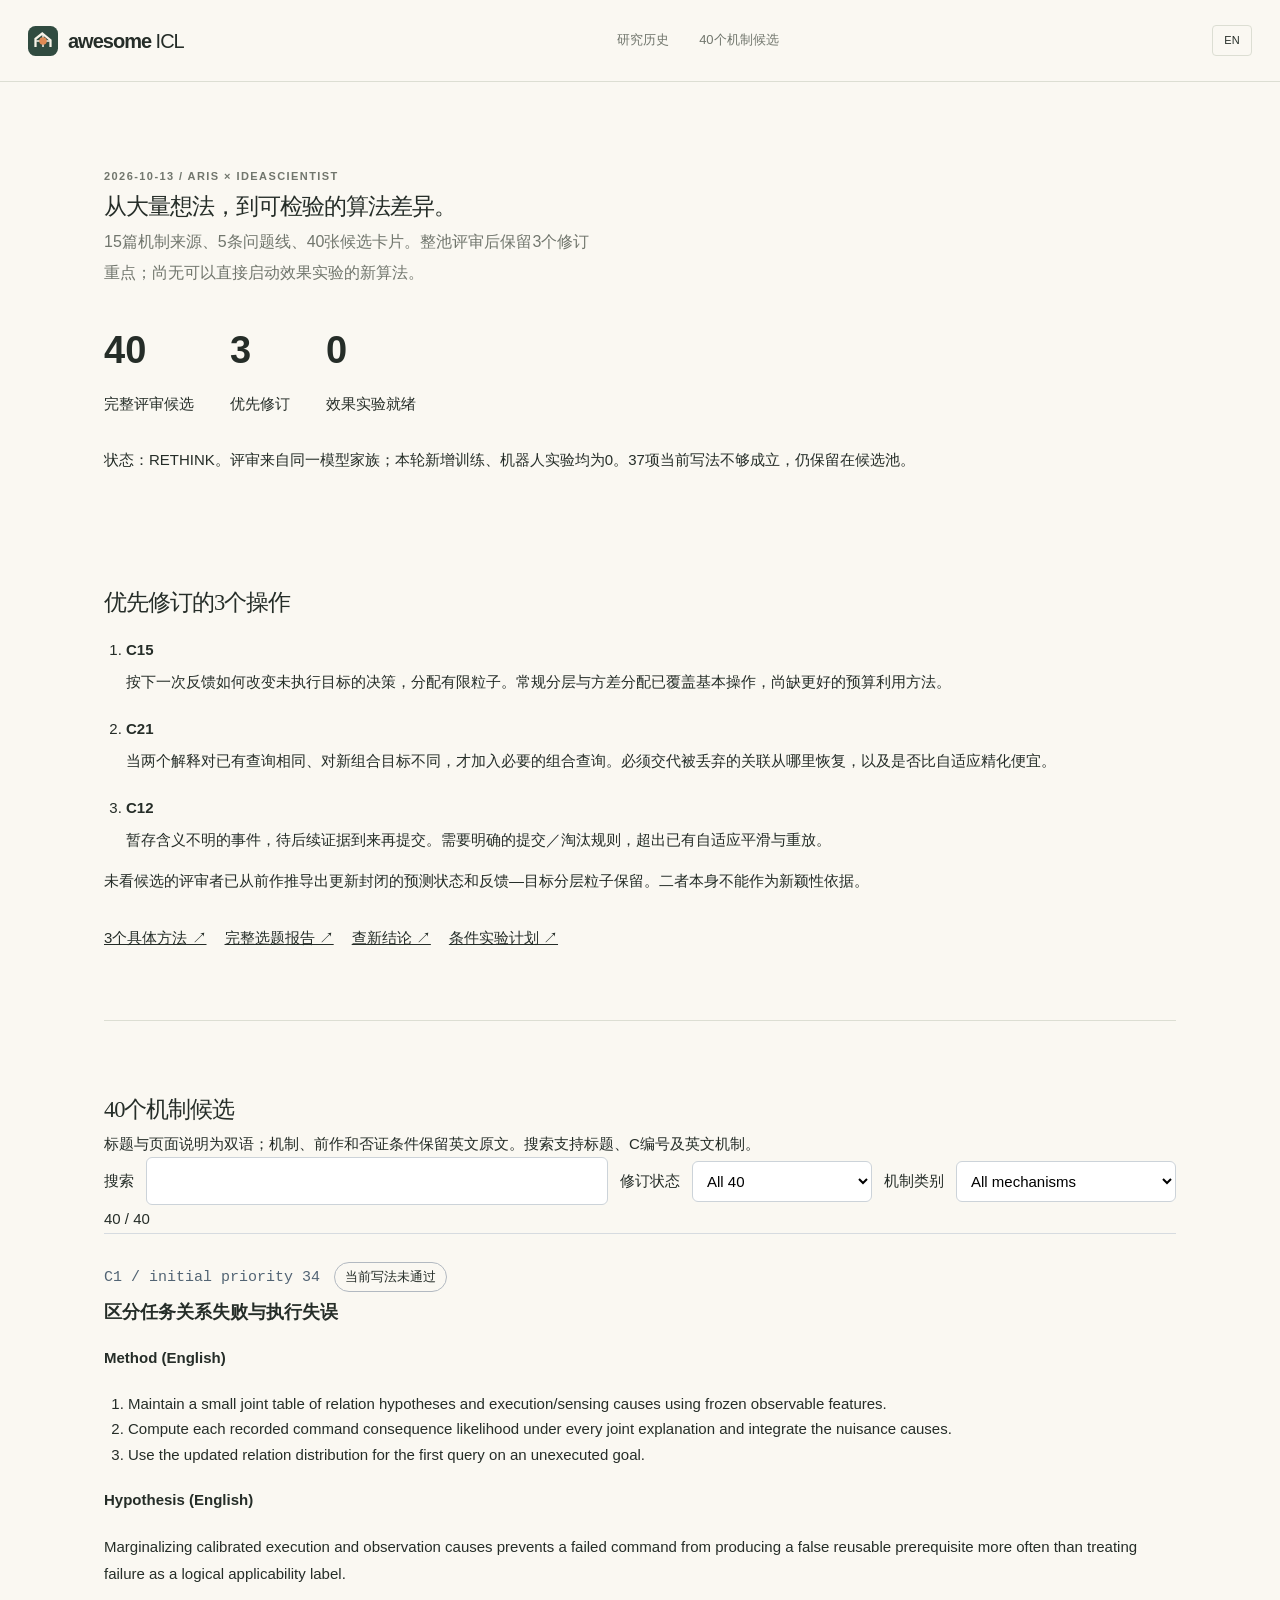
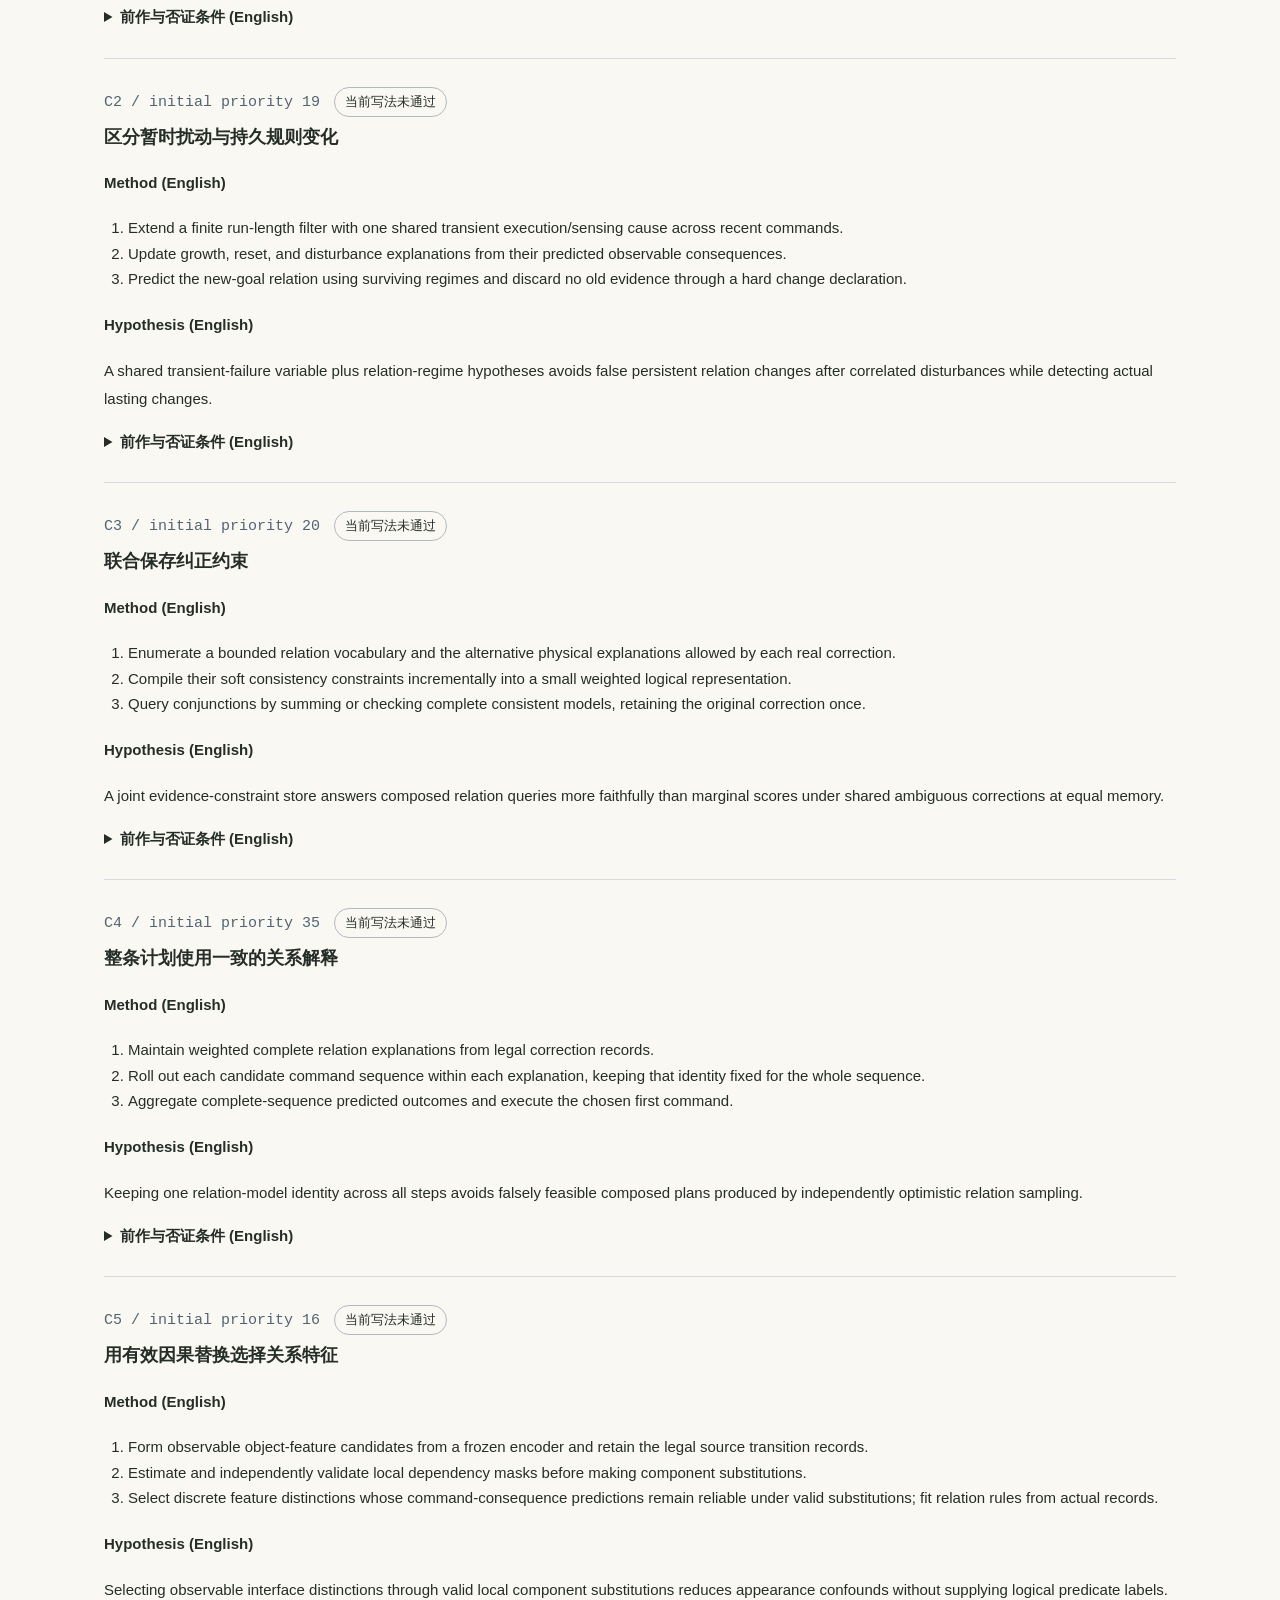
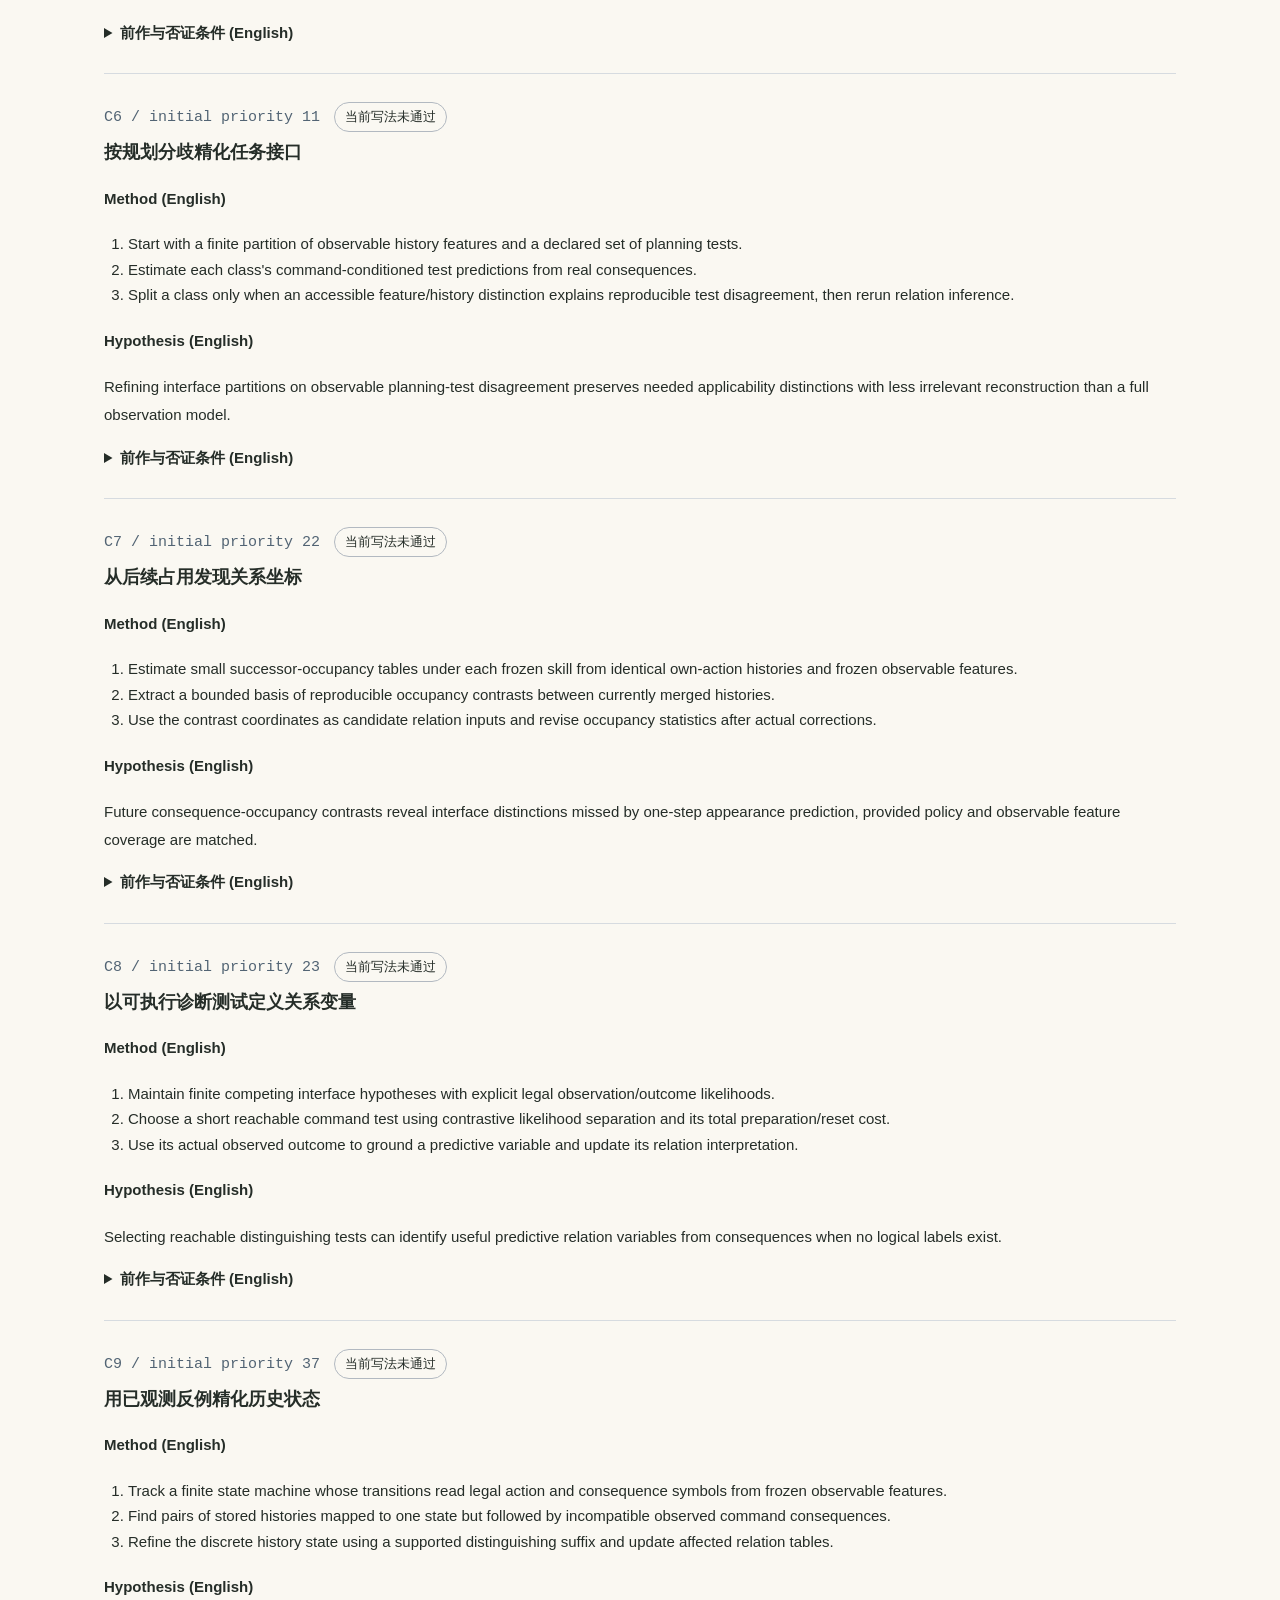
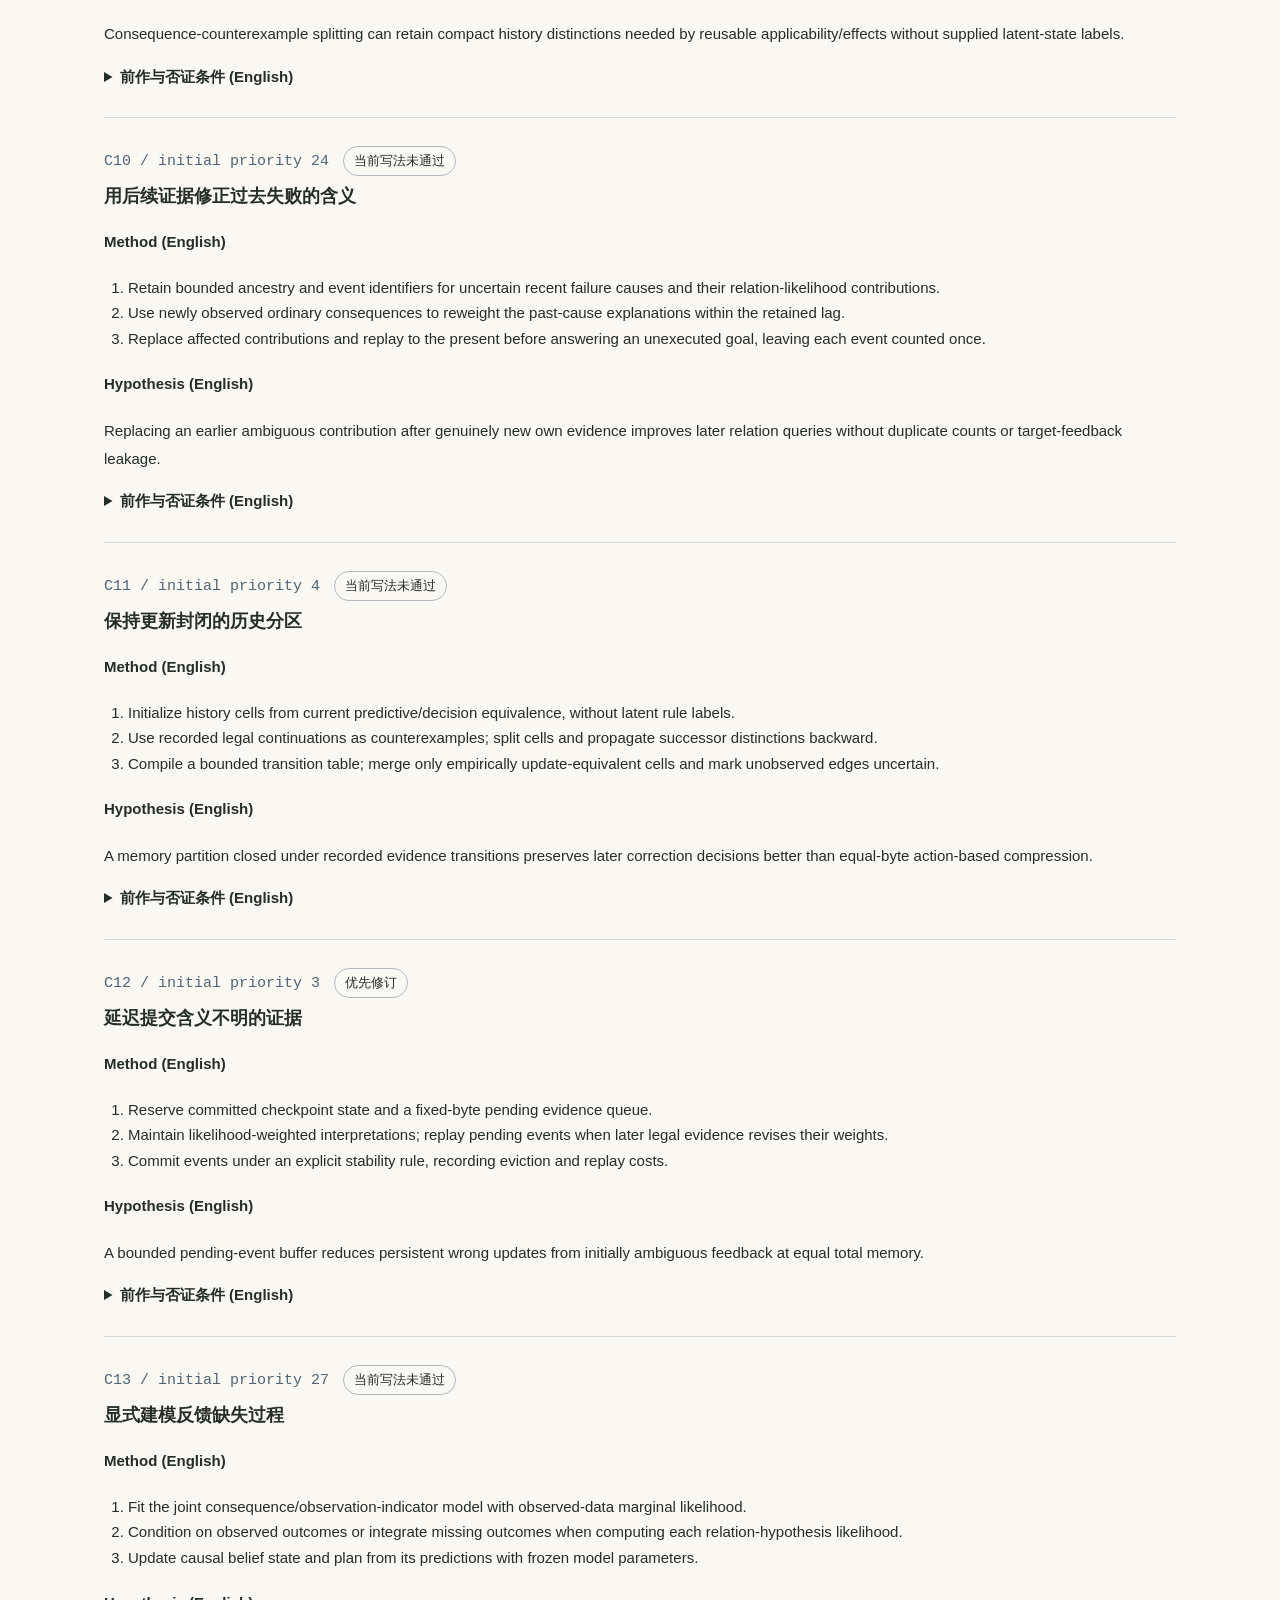
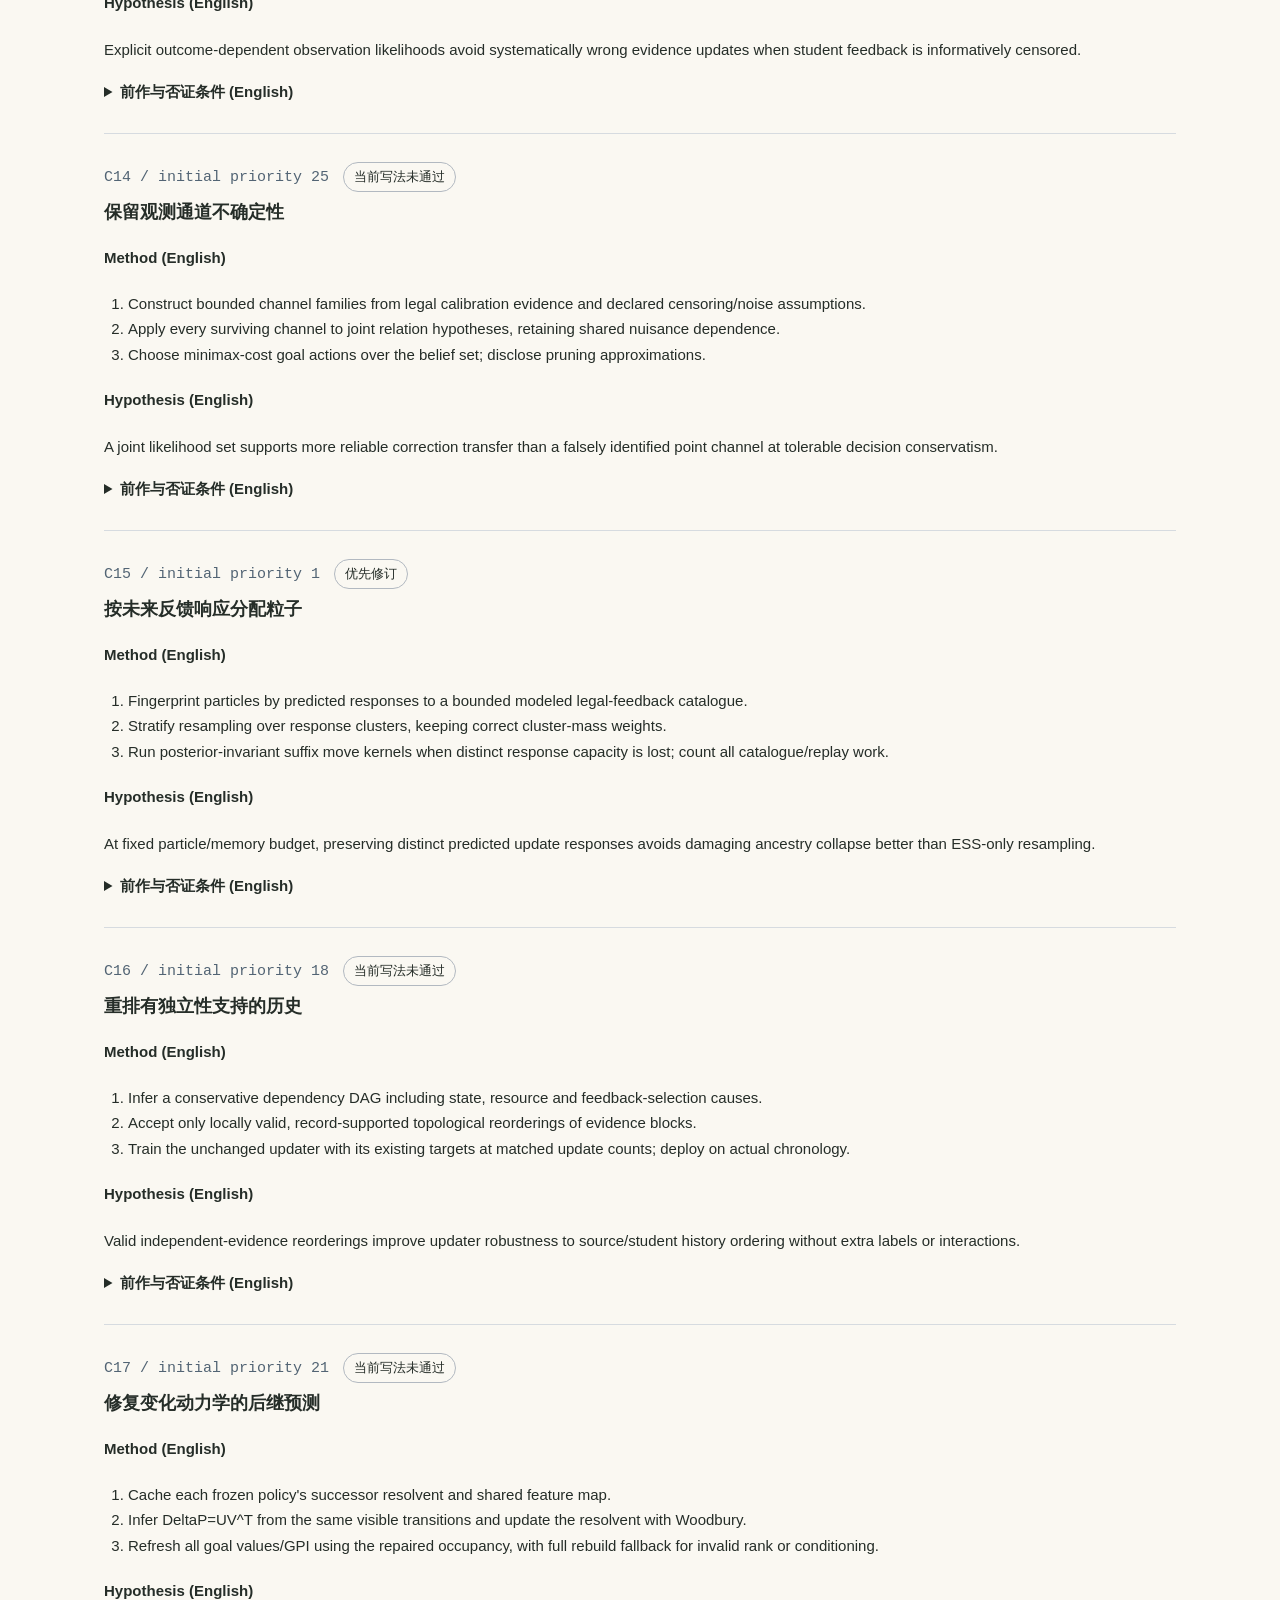
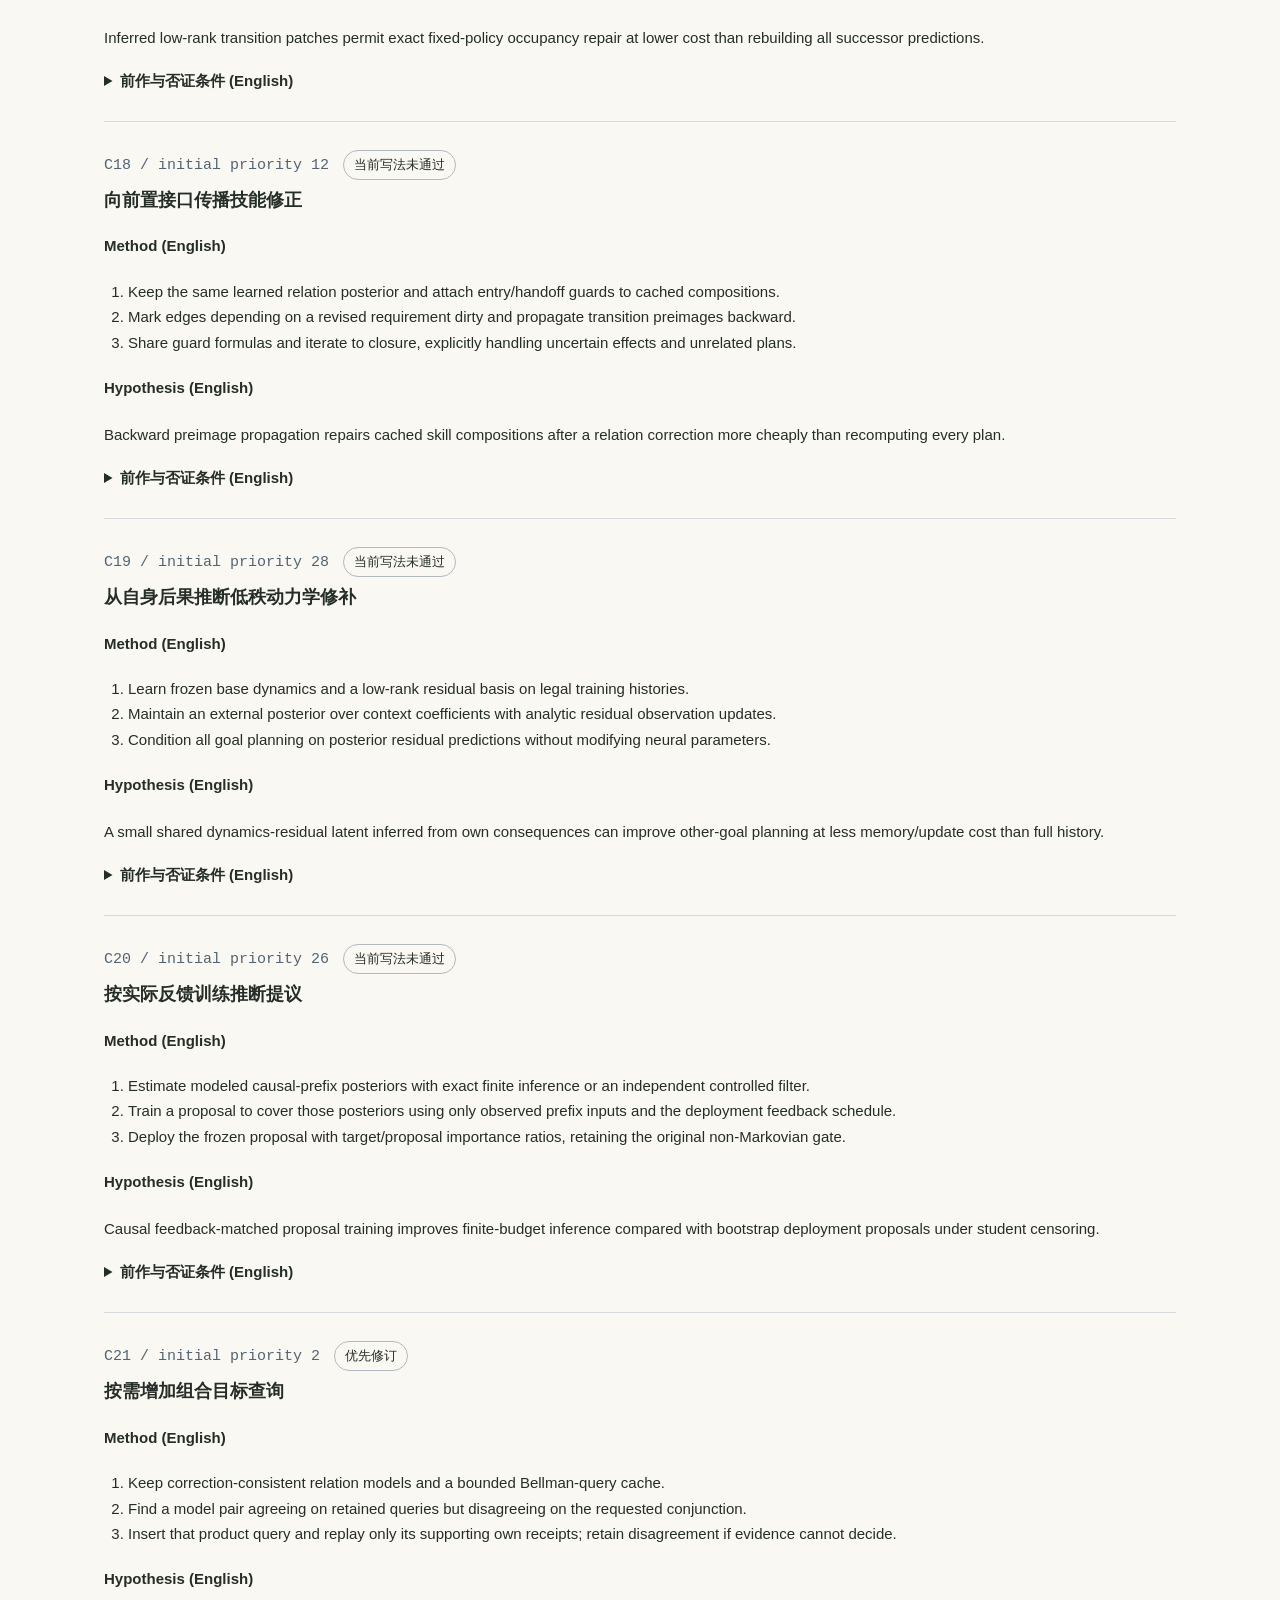
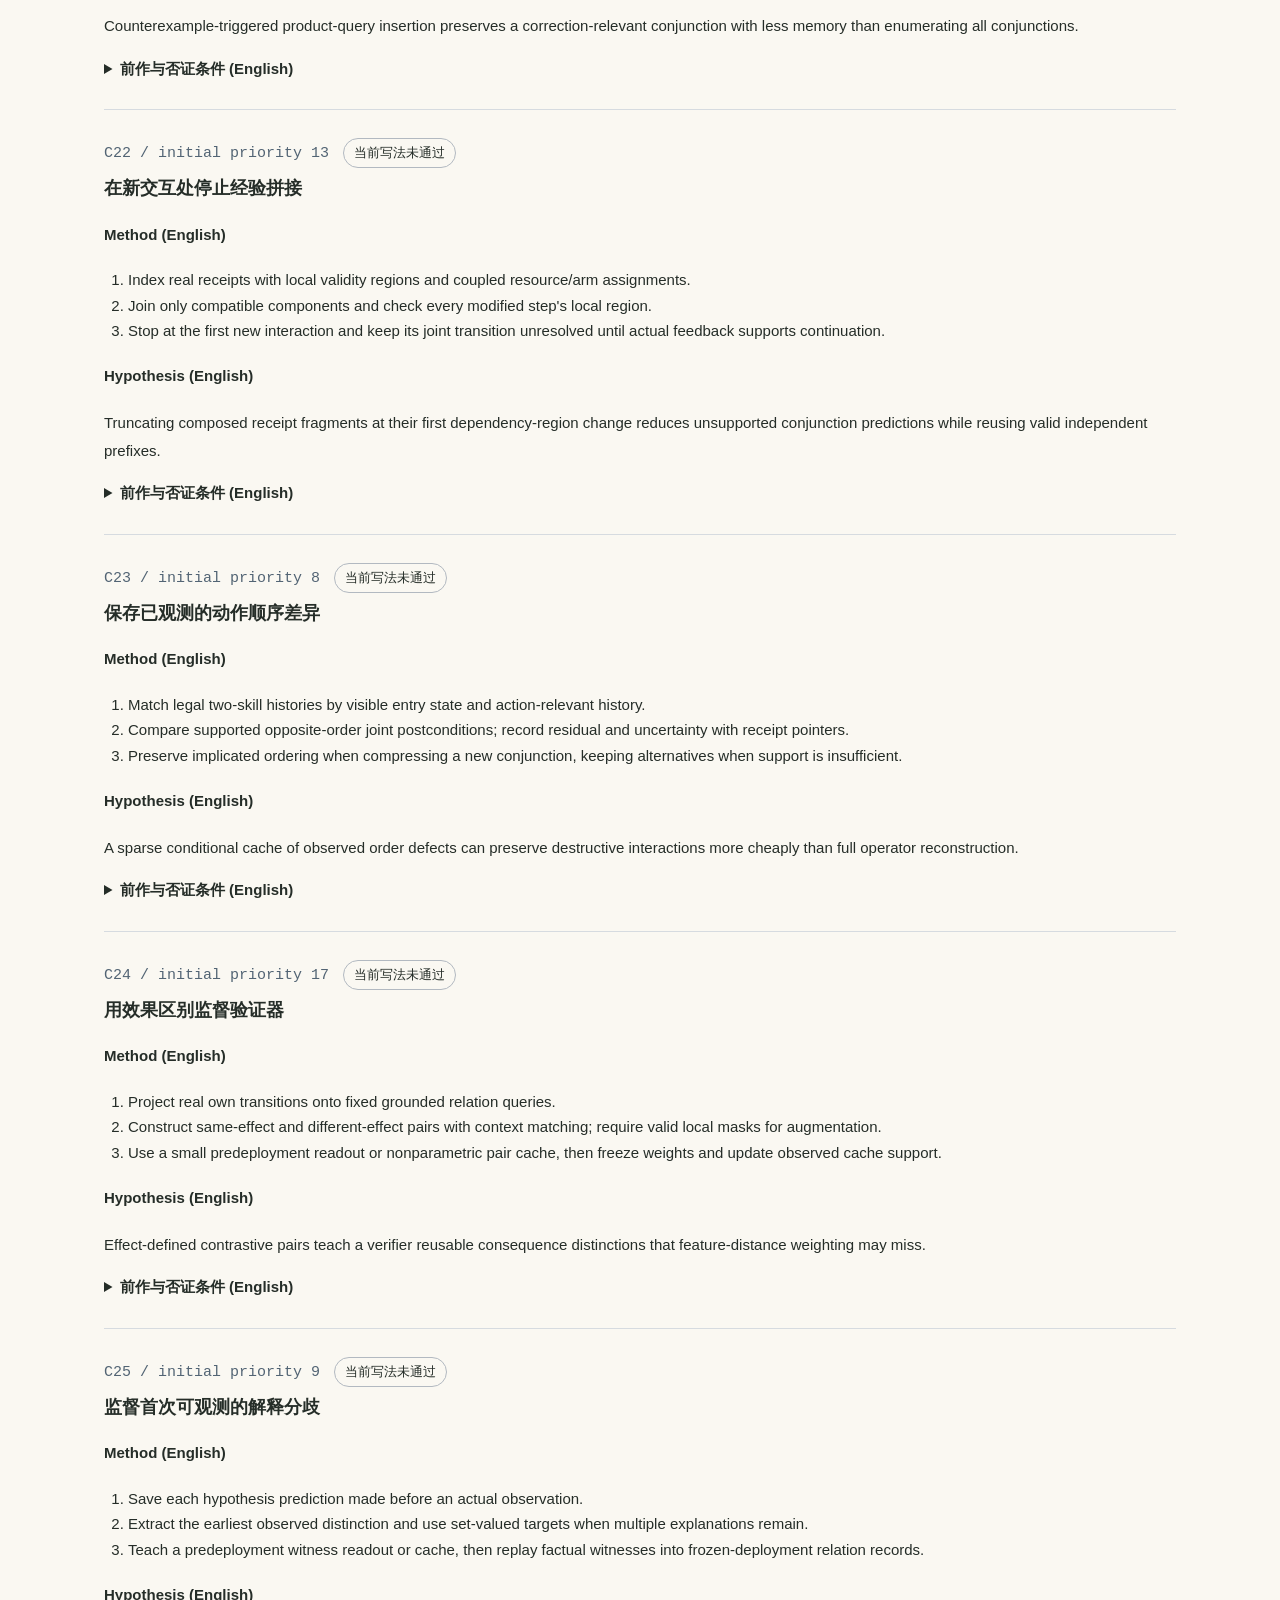
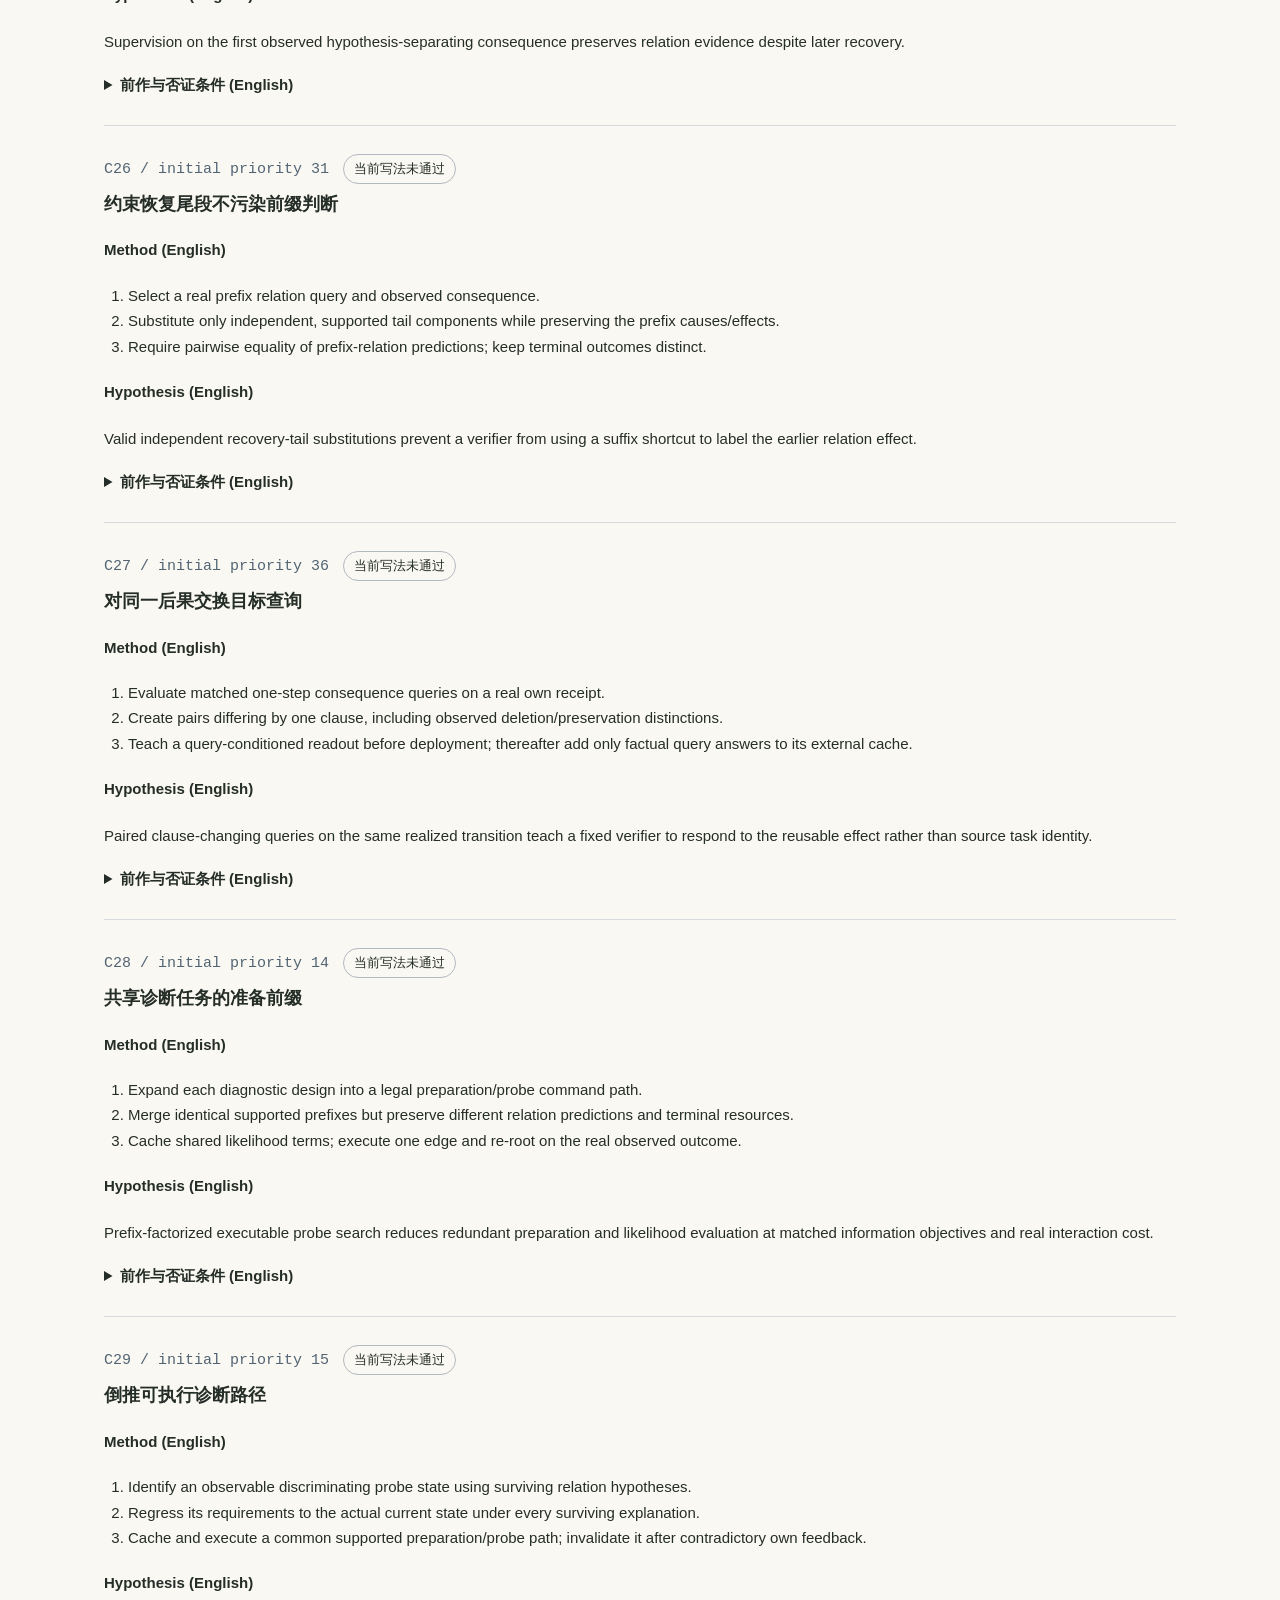
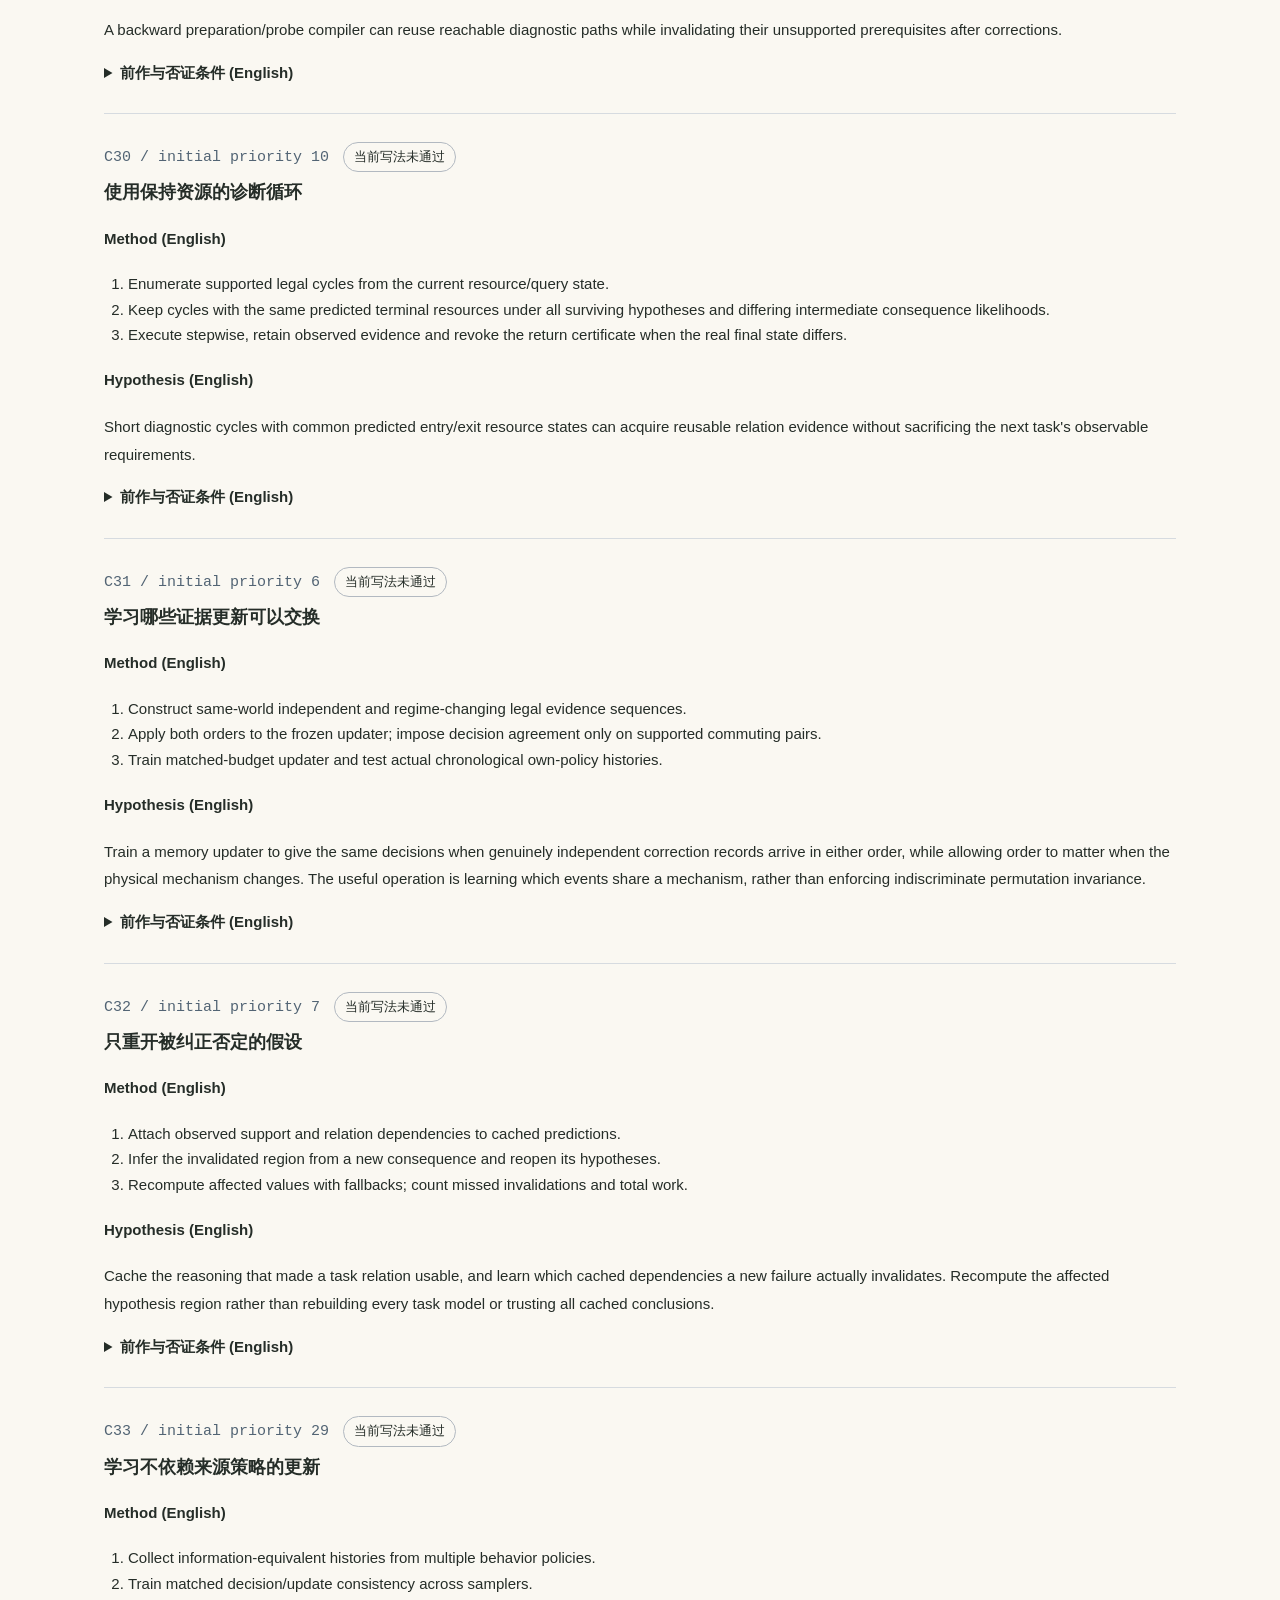
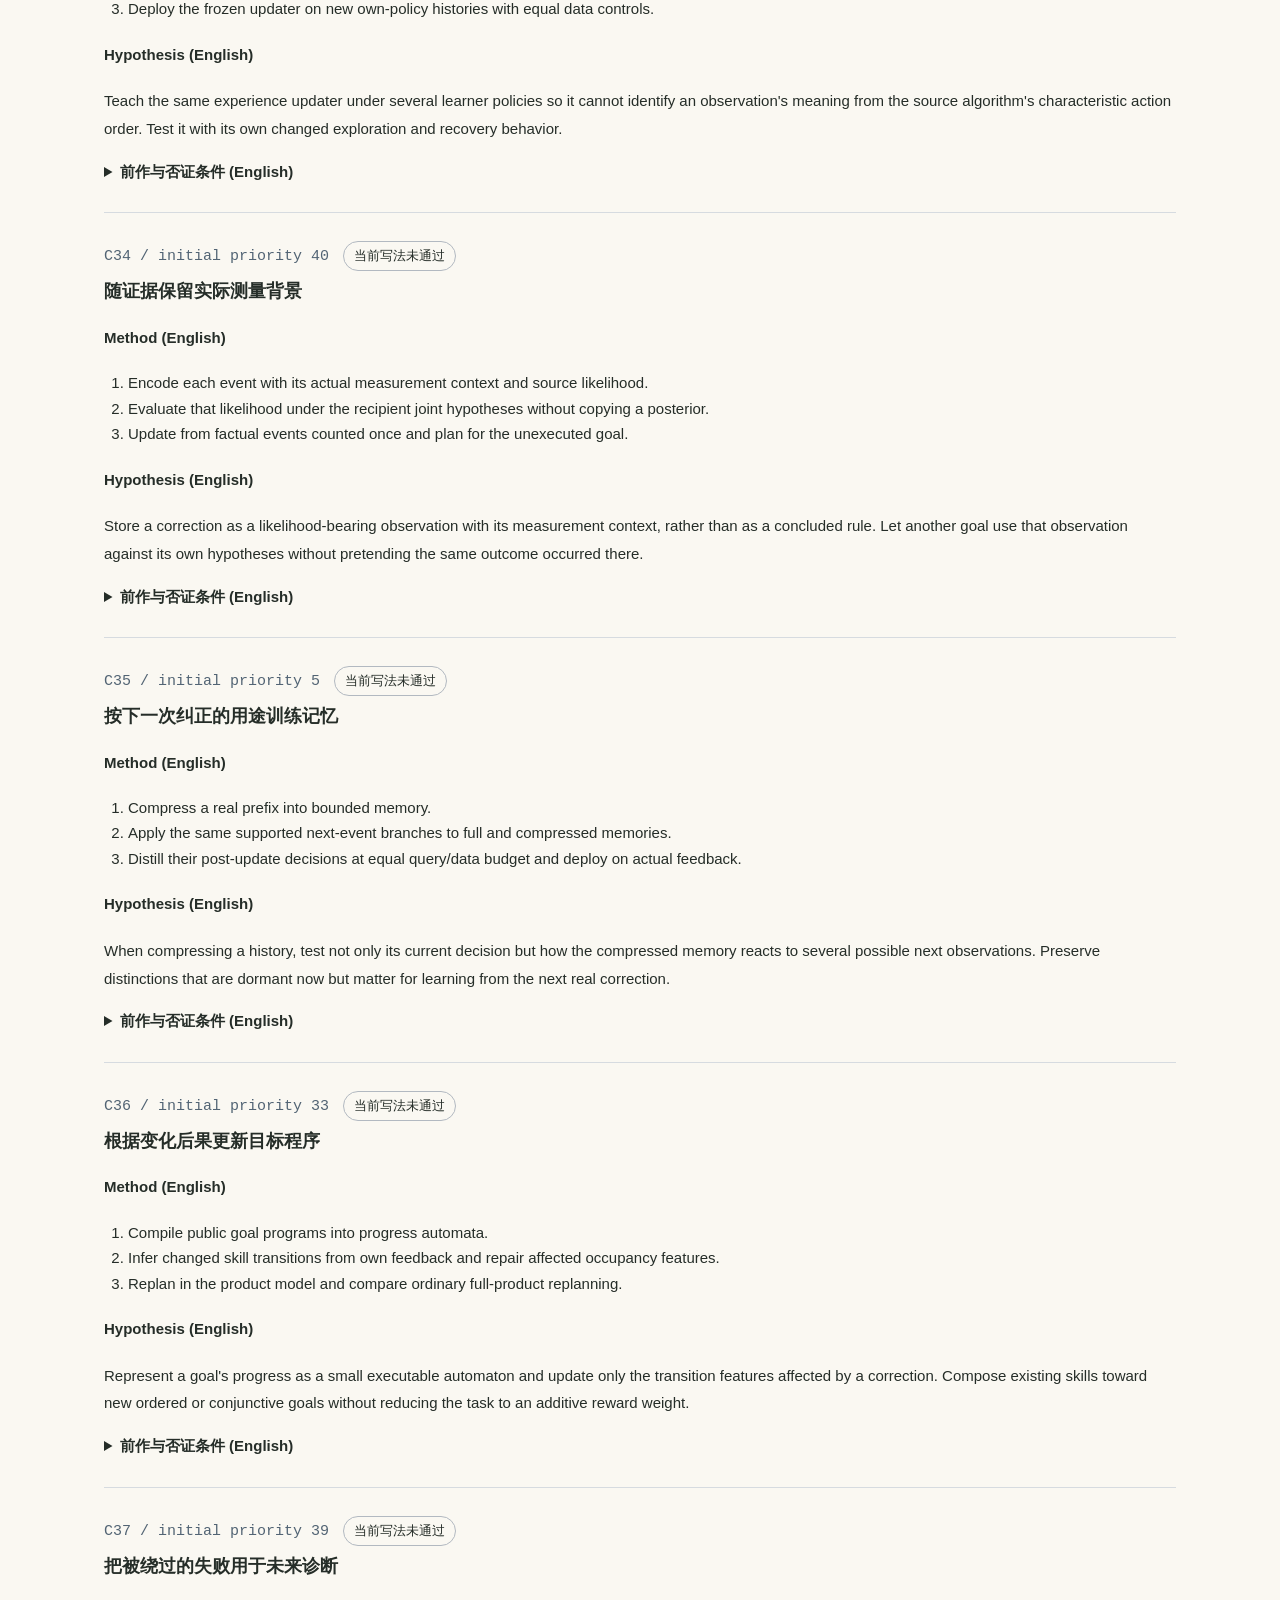
==== ideas.html @ 4d9eb157 "[research/docs]: Publish 40 candidate ideas and direct-prior audits" ====
<!doctype html>
<html lang="zh-CN"><head><meta charset="utf-8"><meta name="viewport" content="width=device-width,initial-scale=1"><meta name="description" content="Forty grounded algorithm candidates and direct-prior audits for robot in-context learning."><meta http-equiv="Content-Security-Policy" content="default-src 'self'; script-src 'self'; style-src 'self'; img-src 'self' data:; connect-src 'self'; object-src 'none'; base-uri 'self'; form-action 'none'"><title>awesome ICL — 40 research ideas</title><link rel="icon" href="assets/mark.svg"><link rel="stylesheet" href="styles.css"><link rel="stylesheet" href="ideas.css"><script src="ideas.js" defer></script></head><body><a class="skip-link" href="#main">Skip to content</a><header class="site-header"><a class="brand" href="index.html"><img src="assets/mark.svg" width="30" height="30" alt=""><strong>awesome <span>ICL</span></strong></a><nav><a href="research-plan.html" id="history-link" data-copy="history"></a><a href="#cards" data-copy="pool"></a></nav><div class="header-actions"><button id="language" type="button">EN</button></div></header><main id="main"><section class="ideas-hero"><span class="eyebrow">2026-10-13 / ARIS × IdeaScientist</span><h1 data-copy="title"></h1><p class="hero-subtitle" data-copy="intro"></p><div class="idea-metrics"><div><strong>40</strong><span data-copy="generated"></span></div><div><strong>3</strong><span data-copy="refine"></span></div><div><strong>0</strong><span data-copy="ready"></span></div></div><p class="case-limit" data-copy="boundary"></p></section><section class="section"><h2 data-copy="priorities"></h2><ol class="priority-list"><li><strong>C15</strong><span data-copy="p15"></span></li><li><strong>C21</strong><span data-copy="p21"></span></li><li><strong>C12</strong><span data-copy="p12"></span></li></ol><p data-copy="finding"></p><div class="hero-links"><a href="data/ideas-20261013/three-methods.md" data-copy="methods"></a><a href="data/ideas-20261013/report.md" data-copy="report"></a><a href="data/ideas-20261013/novelty.md" data-copy="novelty"></a><a href="data/ideas-20261013/experiment-plan.md" data-copy="plan"></a></div></section><section class="section" id="cards"><h2 data-copy="pool"></h2><p data-copy="english"></p><div class="idea-controls"><label for="search" data-copy="search"></label><input id="search" type="search"><label for="status" data-copy="filter"></label><select id="status"><option value="all">All 40</option><option value="revise">C15 / C21 / C12</option></select><label for="cluster" data-copy="cluster"></label><select id="cluster"><option value="all">All mechanisms</option></select></div><p id="count" aria-live="polite"></p><div id="candidate-cards"></div><p id="load-error" hidden></p></section><section class="section"><h2 data-copy="sources"></h2><p><a href="data/ideas-20261013/candidates.md">Complete candidate drafts</a> · <a href="data/ideas-20261013/scores.md">All 40 verdicts</a> · <a href="data/ideas-20261013/direct-priors.md">Direct-prior body audit</a> · <a href="data/ideas-20261013/memory-priors.md">Memory/inference audit</a> · <a href="data/ideas-20261013/formulation.md">Formal setting</a></p><p><a href="https://github.com/wanshuiyin/auto-claude-code-research-in-sleep" rel="noopener noreferrer">ARIS</a> · <a href="https://github.com/jiarui-liu/IdeaScientist" rel="noopener noreferrer">IdeaScientist</a> · <a href="https://arxiv.org/abs/2610.04074" rel="noopener noreferrer">IdeaScientist paper</a></p><p class="case-limit" data-copy="runtime"></p></section></main><footer><strong>awesome ICL</strong><p data-copy="footer"></p></footer></body></html>
---- styles.css ----
:root{--paper:#faf8f2;--ink:#252d28;--muted:#71766d;--line:#dcded3;--green:#304b40;--accent:#bb7043;--soft:#eff1e8;--white:#fffdf8;--serif:Georgia,'Noto Serif CJK SC','Songti SC',serif;--sans:Inter,-apple-system,BlinkMacSystemFont,'Segoe UI','Noto Sans CJK SC','Microsoft YaHei',sans-serif}
*{box-sizing:border-box}html{scroll-behavior:smooth}body{margin:0;background:var(--paper);color:var(--ink);font-family:var(--sans);font-size:15px;line-height:1.7}button,input{font:inherit}button,a{-webkit-tap-highlight-color:transparent}button{cursor:pointer}a{color:inherit}button:focus-visible,a:focus-visible,input:focus-visible{outline:3px solid #c68557;outline-offset:4px}button{color:inherit}h1,h2,h3,p,figure{margin:0}h1,h2{font-family:var(--serif);font-weight:500;letter-spacing:-.045em}h3{line-height:1.45}p{line-height:1.85}[hidden]{display:none!important}.mono{font-family:'SFMono-Regular',Consolas,monospace;font-size:11px;letter-spacing:.05em}.muted{color:var(--muted)}.eyebrow{text-transform:uppercase;font-size:11px;font-weight:600;letter-spacing:.13em;color:var(--muted)}.skip-link{position:fixed;top:-80px;left:16px;z-index:100;padding:10px;background:var(--green);color:white}.skip-link:focus{top:10px}.sr-only{position:absolute;width:1px;height:1px;overflow:hidden;clip:rect(0,0,0,0)}
.site-header{height:82px;display:flex;align-items:center;justify-content:space-between;gap:24px;border-bottom:1px solid var(--line);padding:0 max(28px,calc((100vw - 1240px)/2));background:var(--paper)}.brand{display:flex;align-items:center;gap:10px;text-decoration:none;white-space:nowrap}.brand strong{font-size:20px;letter-spacing:-.05em}.brand strong span{font-weight:400}.brand-label{font-size:10px;color:var(--muted);border-left:1px solid var(--line);padding-left:13px;margin-left:5px}.site-header nav{display:flex;gap:30px;align-items:center}.site-header nav a{text-decoration:none;font-size:13px;padding:28px 0;position:relative;color:var(--muted)}.site-header nav a[aria-current=page]{color:var(--green);font-weight:600}.site-header nav a[aria-current=page]:after{content:'';position:absolute;bottom:0;height:2px;background:var(--green);left:0;right:0}.header-actions{display:flex;align-items:center;gap:16px}.header-actions button{border:1px solid var(--line);background:transparent;border-radius:4px;min-width:40px;padding:5px 9px;font-size:11px}.repository-link{font-size:12px;text-decoration:none}main{max-width:1240px;margin:auto;padding:0 28px}.hero{display:grid;grid-template-columns:1.08fr 1fr;gap:70px;align-items:center;padding:80px 0 66px}.eyebrow .status-dot,.status-dot{display:inline-block;width:6px;height:6px;border-radius:50%;background:var(--accent);margin-right:9px;vertical-align:middle}.hero h1{font-size:clamp(39px,4.2vw,62px);line-height:1.28;margin:23px 0}.hero-subtitle{max-width:490px;color:var(--muted);font-size:16px;line-height:1.95}.hero-links{display:flex;align-items:center;gap:27px;margin-top:30px}.button{display:inline-flex;align-items:center;justify-content:space-between;gap:30px;padding:13px 20px;border-radius:4px;text-decoration:none;font-size:13px}.primary{background:var(--green);color:var(--white)}.primary:hover{background:#20382e}.text-link{text-decoration:none;font-size:13px;border-bottom:1px solid currentColor;padding-bottom:3px}.hero-footnote{font-size:11px;margin-top:23px;color:var(--muted)}.hero-figure{background:#f2efe4;border:1px solid #ddd4c2;border-radius:7px;overflow:hidden}.figure-top{display:flex;justify-content:space-between;padding:16px 19px;border-bottom:1px solid #ded6c3;font-size:12px;font-weight:600}.figure-top .mono{font-weight:400;color:var(--muted)}.hero-figure svg{display:block;width:100%;height:auto}.hero-figure figcaption{padding:13px 19px;border-top:1px solid #ded6c3;color:var(--muted);font-size:10px}.diagram-label{font-family:var(--sans);font-size:10px;letter-spacing:1px;fill:#636751}.diagram-strong{font-family:var(--serif);font-size:23px;fill:#354d43}.metrics{border-top:1px solid var(--line);border-bottom:1px solid var(--line);display:grid;grid-template-columns:repeat(4,1fr);padding:27px 0 30px}.metrics>div{padding:0 25px;border-right:1px solid var(--line)}.metrics>div:first-child{padding-left:0}.metrics>div:last-child{border:0}.metrics strong{font-family:var(--serif);font-size:42px;font-weight:400;line-height:1.2;display:block}.metrics span{display:block;font-size:12px;font-weight:600;margin:6px 0}.metrics small{font-size:10px;color:var(--muted);line-height:1.6;display:block}.current-strip{display:flex;align-items:center;justify-content:space-between;gap:30px;border-left:3px solid var(--accent);padding:15px 22px;margin:27px 0 0;background:#f0ede3}.current-strip p{font-size:12px;margin-top:2px}.snapshot-date{white-space:nowrap;color:var(--muted)}.section{padding:70px 0;border-bottom:1px solid var(--line)}.section-heading{display:flex;justify-content:space-between;align-items:end;gap:50px;margin-bottom:32px}.section-heading h2{font-size:34px;line-height:1.3;margin-top:12px}.section-heading>p{max-width:415px;font-size:13px;color:var(--muted)}.question-grid{display:grid;grid-template-columns:1fr 1fr .8fr;gap:18px}.note-card{padding:25px;border:1px solid var(--line);border-radius:5px;background:var(--white)}.number{font-family:var(--serif);font-size:30px;color:var(--accent);display:block;margin-bottom:16px}.note-card h3{font-size:16px}.note-card p,.scope-note p{font-size:12px;color:var(--muted);margin-top:13px}.scope-note{padding:25px;background:var(--soft);border-radius:5px}.matrix-layout{display:grid;grid-template-columns:1.4fr 1fr;gap:65px}.matrix-axis{display:grid;grid-template-columns:repeat(2,1fr);padding-left:83px;gap:12px;text-align:center;font-size:10px;color:var(--muted);margin-bottom:8px}.matrix-row{display:grid;grid-template-columns:71px 1fr 1fr;gap:12px;align-items:center;margin-bottom:12px}.row-label{font-size:10px;color:var(--muted);max-width:60px}.matrix button{padding:21px 18px;background:var(--white);border:1px solid var(--line);border-radius:5px;text-align:left;transition:background .15s}.matrix button:hover{border-color:var(--green)}.matrix button.selected{background:var(--green);color:var(--white);border-color:var(--green)}.matrix button strong{display:block;font-family:var(--serif);font-size:27px;font-weight:400;letter-spacing:1px}.matrix button span{font-size:10px;opacity:.8}.matrix-note{font-size:10px;color:var(--muted);padding-left:83px;margin-top:17px}.condition-detail{padding:14px 0 0}.condition-detail h3{font-family:var(--serif);font-size:35px;font-weight:400;margin:5px 0 12px}.condition-detail p{font-size:13px}.formula{font-family:var(--serif);font-size:23px;padding:18px 0;border-top:1px solid var(--line);margin-top:23px}.condition-detail .muted{font-size:11px}.protocol-grid{display:grid;grid-template-columns:repeat(3,1fr);gap:20px;margin-bottom:35px}.protocol-card{background:var(--soft);border-radius:5px;padding:22px}.protocol-card h3{font-size:14px;margin-bottom:10px}.protocol-card p{font-size:12px;color:var(--muted)}.table-wrap{overflow-x:auto}table{width:100%;border-collapse:collapse;text-align:left;font-size:12px}caption{text-align:left;font-weight:600;margin-bottom:15px}th{font-size:10px;color:var(--muted);background:var(--soft);font-weight:500}td,th{padding:14px;border-bottom:1px solid var(--line)}.evidence-toolbar{display:flex;justify-content:space-between;align-items:center;gap:20px;margin-bottom:23px}.filters{display:flex;gap:7px;flex-wrap:wrap}.filters button{font-size:11px;border:1px solid var(--line);background:transparent;border-radius:30px;padding:7px 15px}.filters button[aria-pressed=true]{background:var(--green);border-color:var(--green);color:white}.search{display:flex;align-items:center;gap:9px;border-bottom:1px solid var(--line);color:var(--muted);padding:5px 2px}.search>span{font-size:23px;line-height:1}.search input{width:165px;background:transparent;border:0;font-size:11px;outline:0;color:var(--ink)}.evidence-grid{display:grid;grid-template-columns:repeat(3,1fr);gap:18px}.evidence-card{border:1px solid var(--line);border-radius:5px;background:var(--white);padding:23px;display:flex;flex-direction:column}.card-top{display:flex;align-items:center;justify-content:space-between;gap:10px;margin-bottom:24px}.badge{font-size:9px;padding:3px 8px;border-radius:3px;text-transform:uppercase;letter-spacing:.06em;background:#e8eddf;color:#3f624d}.badge.blocked{background:#f6e5d9;color:#a3603c}.badge.in_progress{background:#e4e9f0;color:#4c6279}.card-top .mono{font-size:9px;color:var(--muted)}.evidence-card h3{font-size:16px;line-height:1.5;min-height:48px;margin-bottom:12px}.evidence-card p{font-size:12px;color:var(--muted)}.record-metric{font-family:var(--serif);font-size:27px;margin:21px 0 0;line-height:1.4;letter-spacing:-.03em}.metric-label{font-size:10px;color:var(--muted);margin-bottom:22px}.card-bottom{margin-top:auto;padding-top:16px;border-top:1px solid var(--line);display:flex;justify-content:space-between;align-items:center}.card-bottom button{background:transparent;border:0;font-size:11px;padding:0;color:var(--green)}.card-bottom time{font-size:10px;color:var(--muted)}.evidence-note{font-size:10px;color:var(--muted);margin-top:20px;max-width:800px}.empty-state{padding:45px 20px;text-align:center;background:var(--soft);font-size:13px}.progress-layout{display:grid;grid-template-columns:1.4fr 1fr;gap:75px}.timeline{list-style:none;padding:0;margin:0}.timeline li{position:relative;border-left:1px solid var(--line);padding:0 0 27px 28px;margin-left:6px}.timeline li:last-child{padding-bottom:0;border-color:transparent}.timeline li:before{content:'';position:absolute;width:9px;height:9px;border:2px solid var(--paper);border-radius:50%;background:#a4b09b;left:-5px;top:7px;box-shadow:0 0 0 1px var(--line)}.timeline li.blocked:before{background:var(--accent)}.timeline li.in_progress:before{background:#778da7}.timeline time{font-family:Consolas,monospace;font-size:10px;color:var(--muted)}.timeline h3{font-size:14px;margin:3px 0 5px}.timeline p{font-size:12px;color:var(--muted)}.next-frontier{background:var(--soft);padding:29px;border-radius:5px;align-self:start}.next-frontier h3{font-family:var(--serif);font-size:26px;font-weight:400;margin:14px 0}.next-frontier>p{font-size:12px;color:var(--muted)}.gate-list{margin:22px 0}.gate{display:flex;justify-content:space-between;gap:18px;font-size:10px;padding:10px 0;border-top:1px solid #d8ddcf}.gate span:last-child{color:var(--accent);white-space:nowrap}.reference-links{display:grid;grid-template-columns:1fr 1fr;gap:0 35px}.reference-links a{display:flex;justify-content:space-between;text-decoration:none;font-size:12px;padding:12px 0;border-bottom:1px solid var(--line);gap:15px}.reference-links a:hover{color:var(--accent)}.references{padding:50px 0}.references .section-heading h2{font-size:28px}footer{max-width:1240px;padding:28px;margin:auto;display:flex;justify-content:space-between;align-items:center;gap:20px;color:var(--muted)}footer .brand strong{font-size:16px;color:var(--green)}footer p{font-size:10px}footer .mono{font-size:9px}.load-error{padding:22px;background:#f6e5d9;color:#85492e;margin:25px 0}dialog{max-width:680px;width:calc(100% - 35px);border:1px solid var(--line);border-radius:7px;background:var(--paper);padding:30px;color:var(--ink);max-height:85vh}dialog::backdrop{background:rgba(25,33,26,.45)}.dialog-top{display:flex;justify-content:space-between;align-items:center;margin-bottom:20px}.dialog-top button{border:0;background:transparent;font-size:28px;line-height:1}.dialog-content h2,#dialog-content h2{font-size:28px;margin:14px 0}#dialog-content h3{font-size:12px;margin:23px 0 7px}#dialog-content p{font-size:13px;color:var(--muted)}#dialog-content ul{font-size:12px;padding-left:20px;color:var(--muted)}#dialog-content code{font-size:11px;word-break:break-all}.page-view:not(.overview) .current-strip{margin-top:42px}.page-view:not(.overview) .section{padding-top:50px}.record-provenance{border-top:1px solid var(--line);margin-top:25px;padding-top:15px;font-size:10px;color:var(--muted)}
@media(min-width:1450px){.hero{padding-top:100px;padding-bottom:84px}}@media(max-width:1000px){.brand-label{display:none}.site-header nav{gap:19px}.hero{gap:35px}.hero h1{font-size:43px}.question-grid{grid-template-columns:1fr 1fr}.scope-note{grid-column:1/-1}.evidence-grid{grid-template-columns:repeat(2,1fr)}.matrix-layout,.progress-layout{gap:35px}.section-heading{gap:25px}.section-heading h2{font-size:29px}}@media(max-width:720px){.site-header{height:auto;min-height:105px;flex-wrap:wrap;padding:17px 20px 0;gap:10px}.brand strong{font-size:18px}.site-header nav{order:3;width:100%;justify-content:space-between;gap:8px}.site-header nav a{font-size:11px;padding:9px 0 12px}.header-actions{gap:10px}.repository-link{font-size:10px}main{padding:0 20px}.hero{grid-template-columns:1fr;padding:42px 0 32px;gap:32px}.hero h1{font-size:37px}.hero-subtitle{font-size:14px}.hero-links{gap:20px}.hero-footnote{font-size:10px}.hero-figure{max-width:550px}.metrics{grid-template-columns:1fr 1fr;gap:23px 0}.metrics>div{padding:0 17px}.metrics>div:nth-child(3){padding-left:0}.metrics>div:nth-child(2){border:0}.metrics strong{font-size:33px}.metrics span{font-size:11px}.metrics small{font-size:9px}.current-strip{display:block;padding:13px 16px}.snapshot-date{display:block;margin-top:10px;font-size:9px}.section{padding:42px 0}.section-heading{display:block;margin-bottom:23px}.section-heading h2{font-size:29px}.section-heading>p{margin-top:16px;font-size:12px}.question-grid,.matrix-layout,.progress-layout,.protocol-grid{grid-template-columns:1fr;gap:18px}.note-card{padding:21px}.note-card h3{font-size:15px}.number{margin-bottom:10px;font-size:25px}.scope-note{padding:21px}.matrix-row{grid-template-columns:50px 1fr 1fr;gap:8px}.matrix-axis{padding-left:58px;gap:8px;font-size:9px}.matrix button{padding:17px 12px}.matrix button span{font-size:9px}.matrix button strong{font-size:25px}.row-label{font-size:9px}.matrix-note{padding-left:58px}.condition-detail{padding:16px 20px;border-left:2px solid var(--line)}.condition-detail h3{font-size:29px}.formula{font-size:20px}.evidence-toolbar{display:block}.filters button{font-size:10px;padding:6px 12px}.search{margin-top:17px}.search input{width:100%;padding:5px}.evidence-grid{grid-template-columns:1fr}.evidence-card h3{min-height:0}.evidence-card{padding:21px}.card-top{margin-bottom:17px}.reference-links{grid-template-columns:1fr}footer{padding:25px 20px;display:block}footer p{margin:9px 0}.next-frontier{padding:24px}.timeline{margin-top:5px}dialog{padding:23px}.protocol-card{padding:20px}.current-strip p{font-size:11px}}
@media(prefers-reduced-motion:reduce){html{scroll-behavior:auto}*{transition:none!important}}

.result-figure{margin-top:35px;padding:23px;border:1px solid var(--line);border-radius:5px;background:var(--white)}.result-figure-heading{display:flex;align-items:center;justify-content:space-between;gap:20px}.result-figure-heading .text-link{font-size:10px}.result-figure h3{font-family:var(--serif);font-size:24px;font-weight:400;margin:17px 0 22px}.result-figure img{display:block;width:100%;height:auto;border:1px solid var(--line)}.result-figure figcaption{font-size:10px;color:var(--muted);margin-top:17px;max-width:900px}.result-figure>a{display:block}@media(max-width:720px){.result-figure{padding:17px}.result-figure h3{font-size:21px}.result-figure-heading .eyebrow{font-size:9px}}
---- ideas.css ----
main{max-width:1120px;margin:auto;padding:0 24px}.ideas-hero{padding:80px 0 40px}h1{max-width:850px}.idea-metrics{display:flex;gap:36px;margin:30px 0}.idea-metrics div{display:grid;gap:8px}.idea-metrics strong{font-size:38px}.priority-list{display:grid;gap:22px;padding-left:22px}.priority-list li span{display:block;margin-top:6px}.idea-controls{display:grid;grid-template-columns:auto minmax(100px,1fr) auto minmax(100px,180px) auto minmax(100px,220px);gap:12px;align-items:center}.idea-controls input,.idea-controls select{min-width:0;padding:10px;font:inherit;border:1px solid #ccd3d9;border-radius:6px;background:white}.idea-card{border-top:1px solid #d6dbe0;padding:28px 0;overflow-wrap:anywhere}.idea-card h3{margin:8px 0}.idea-card .idea-id{font-family:monospace;color:#526474}.idea-card .status{display:inline-block;border:1px solid #b2b9c1;border-radius:20px;padding:3px 10px;margin-left:14px;font-size:13px}.idea-card ol{padding-left:24px}.idea-card details{margin-top:16px}.idea-card summary{cursor:pointer;font-weight:600}.hero-links{display:flex;gap:18px;flex-wrap:wrap}footer{margin-top:48px}@media(max-width:680px){main{padding:0 18px}.ideas-hero{padding-top:45px}.idea-controls{grid-template-columns:1fr}.idea-metrics{gap:22px}.site-header{flex-wrap:wrap}.priority-list{padding-left:18px}}
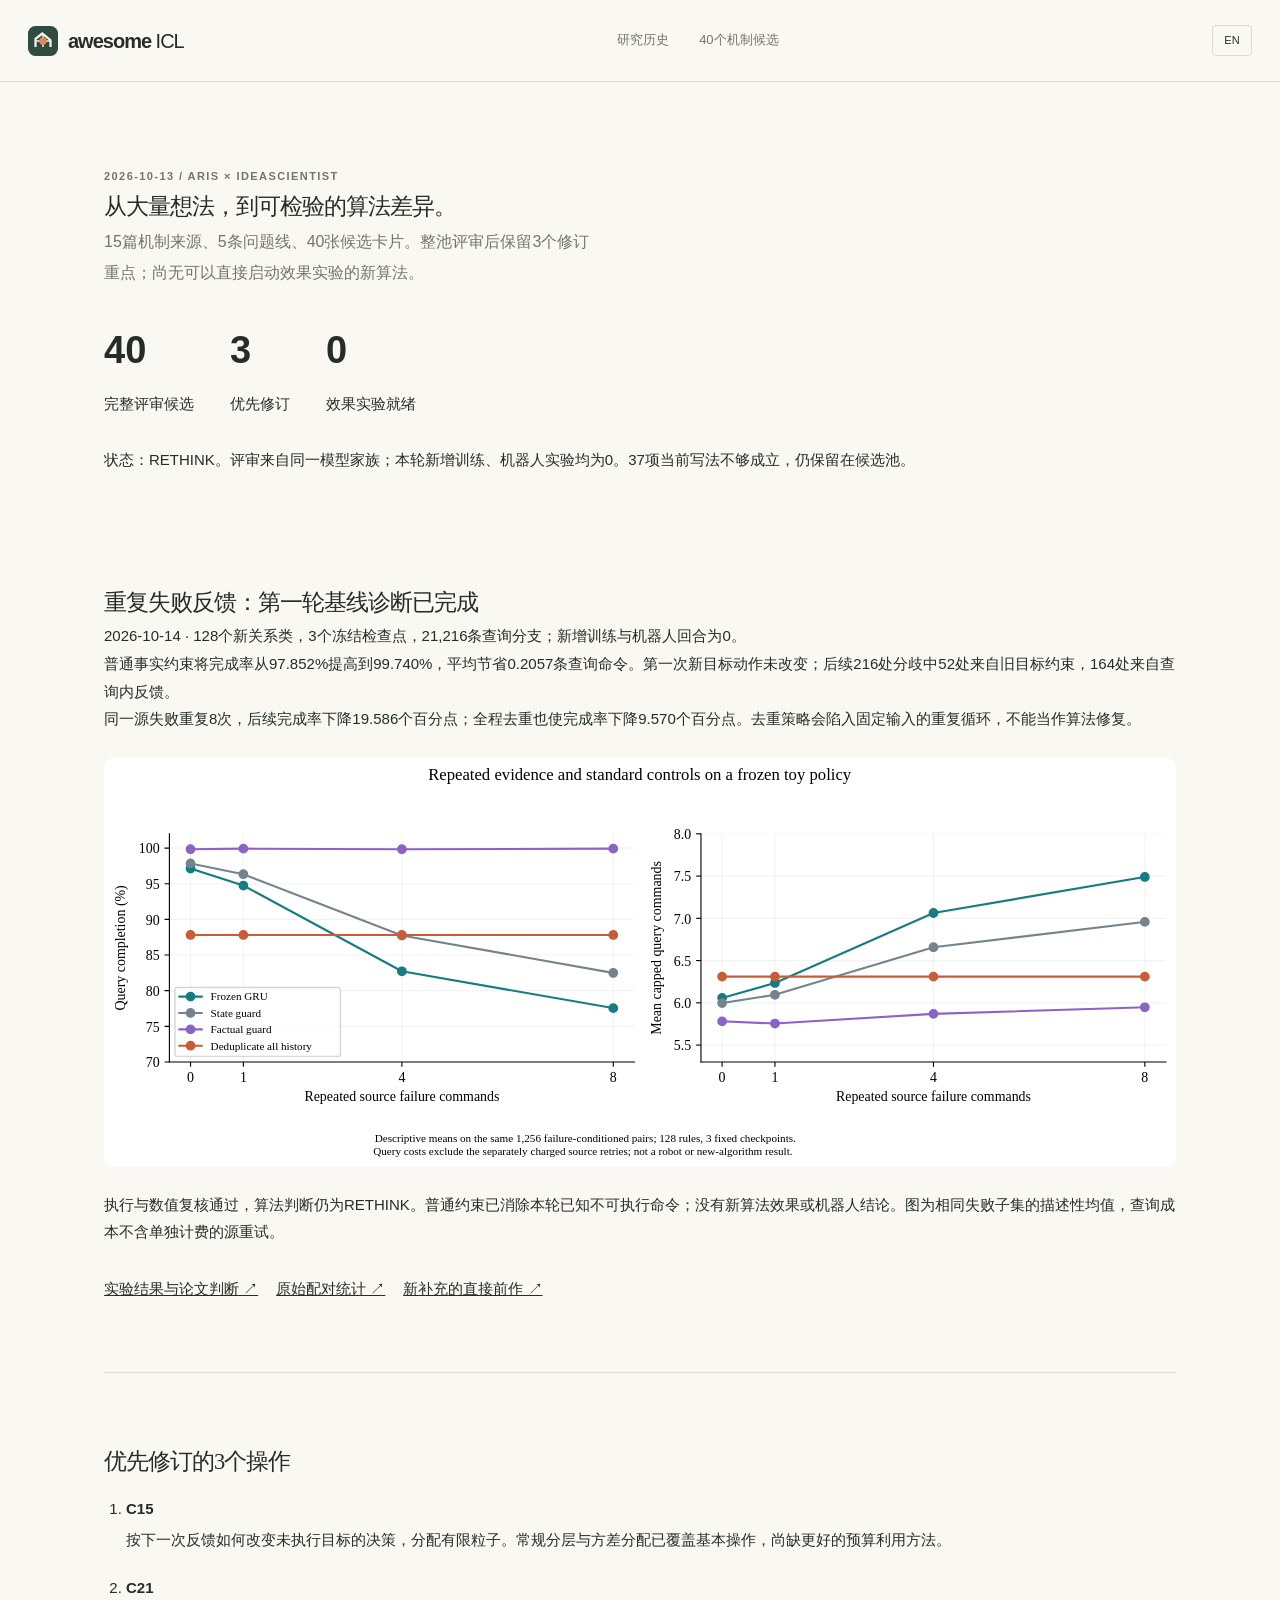
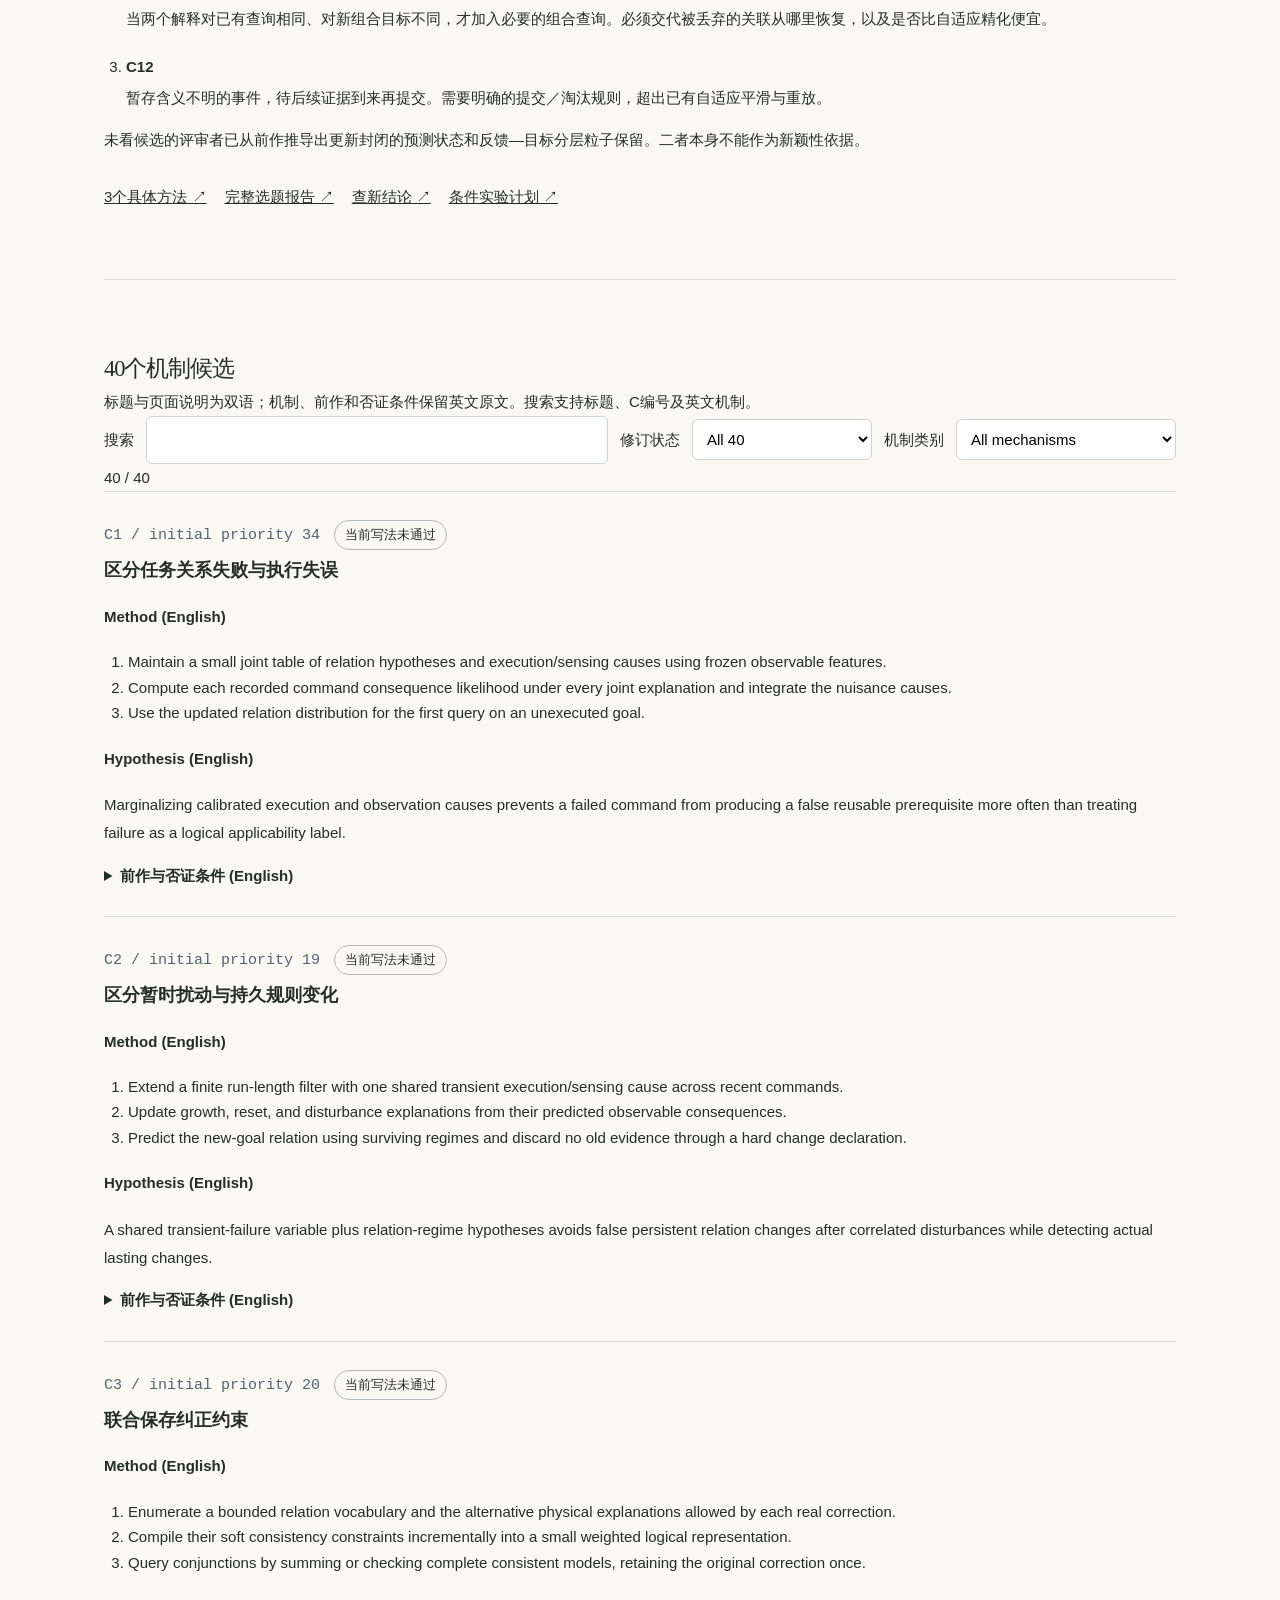
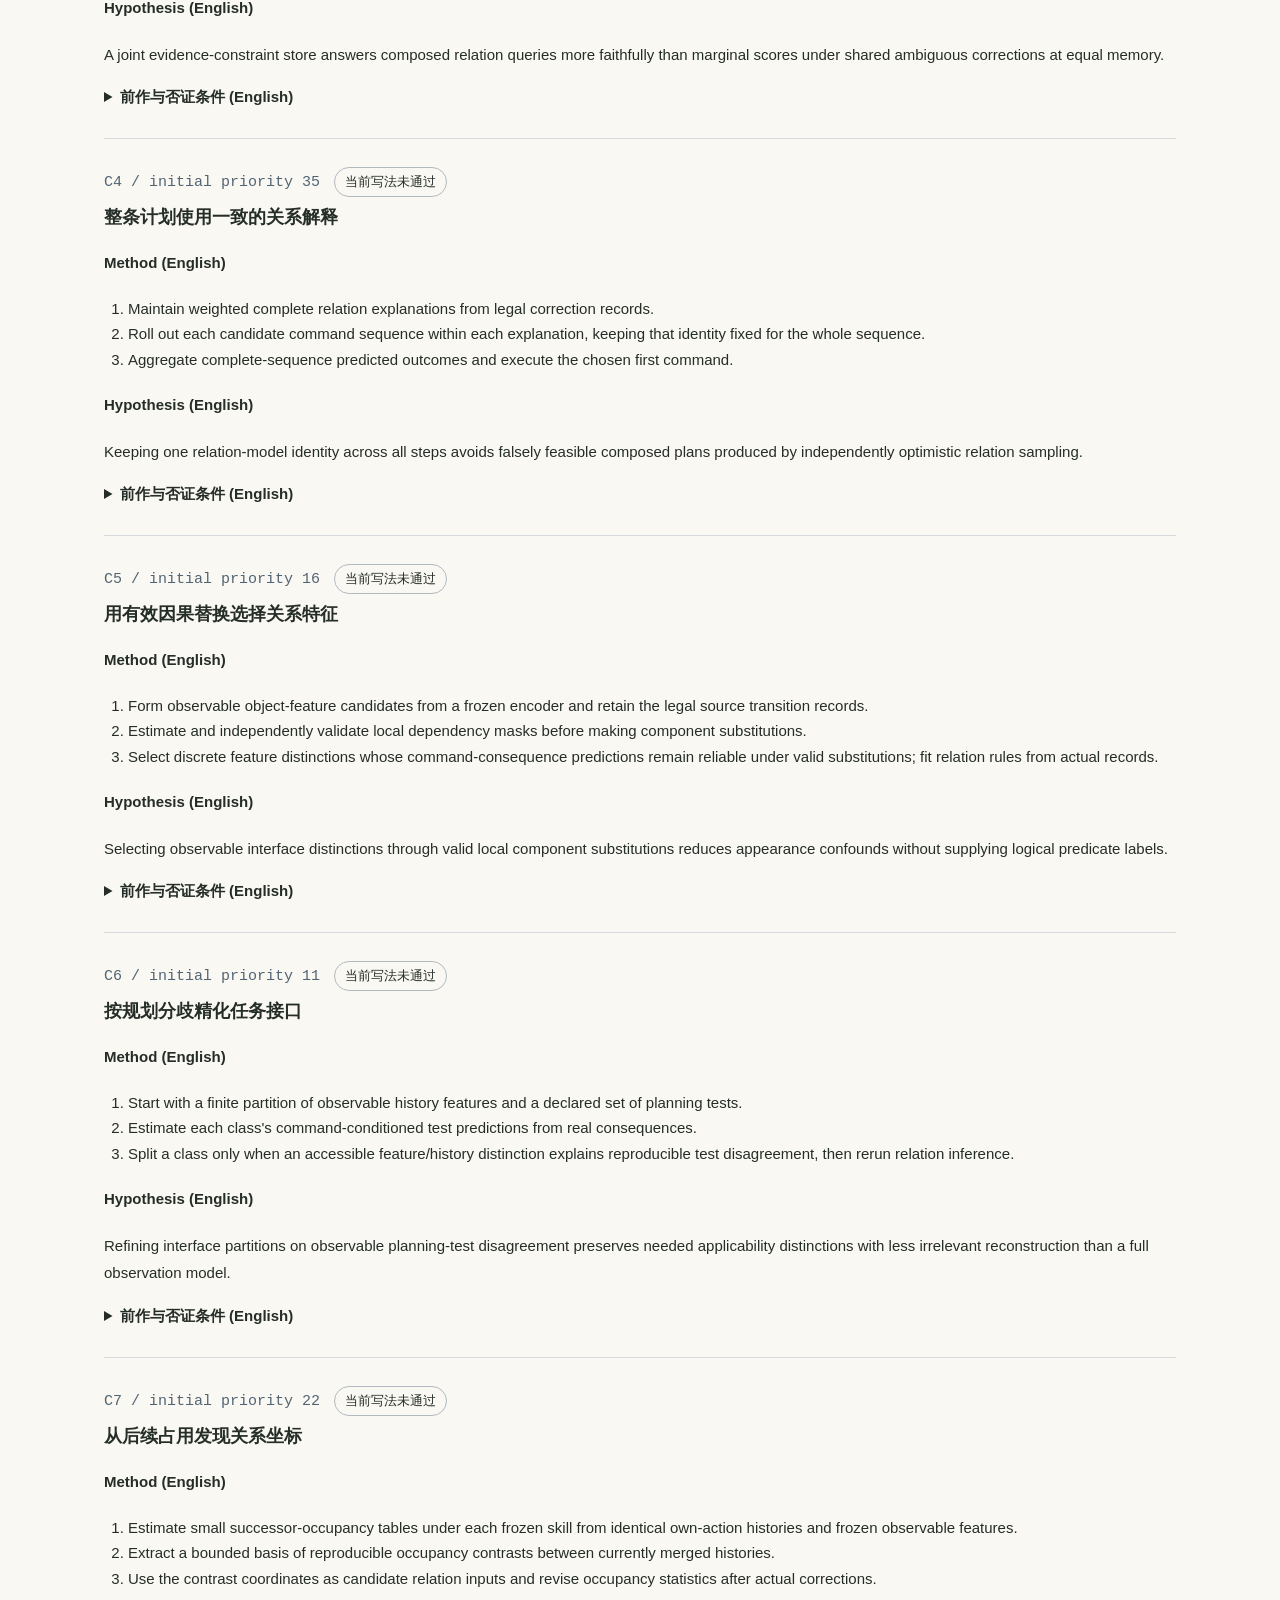
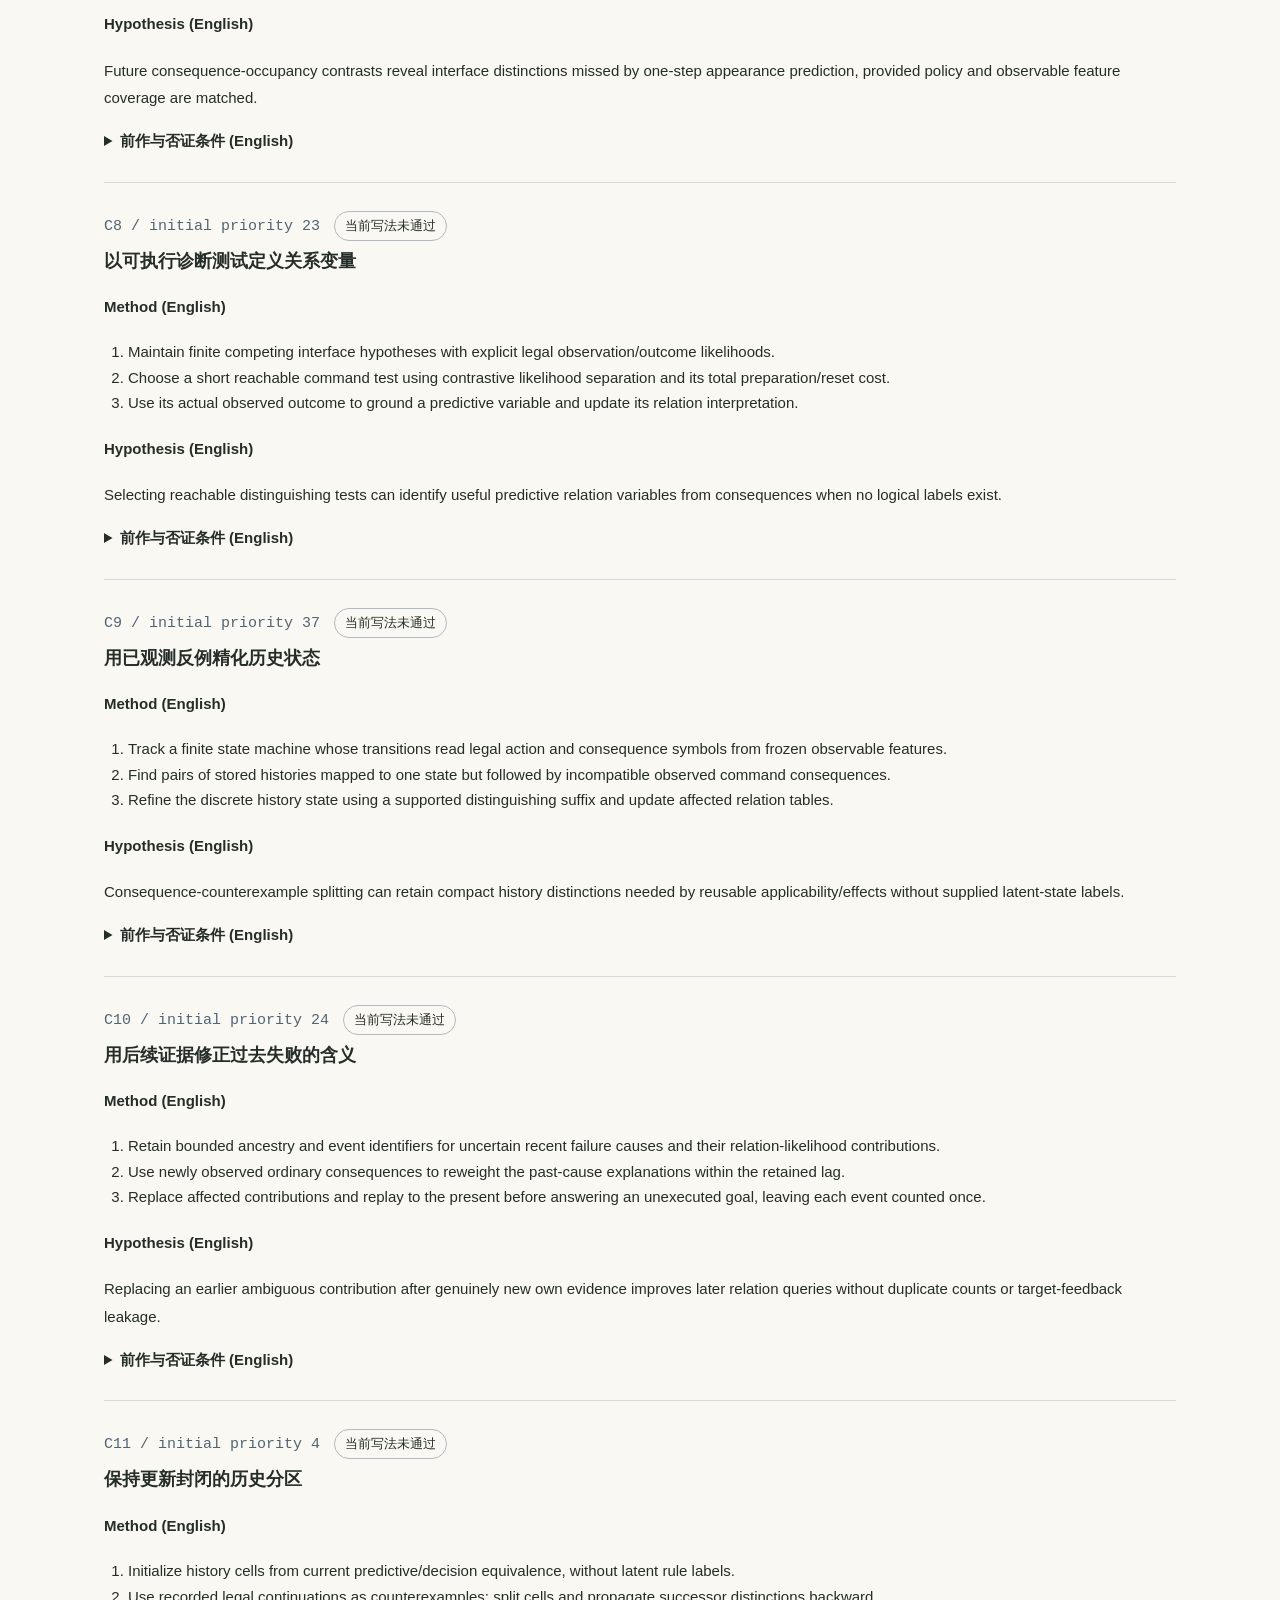
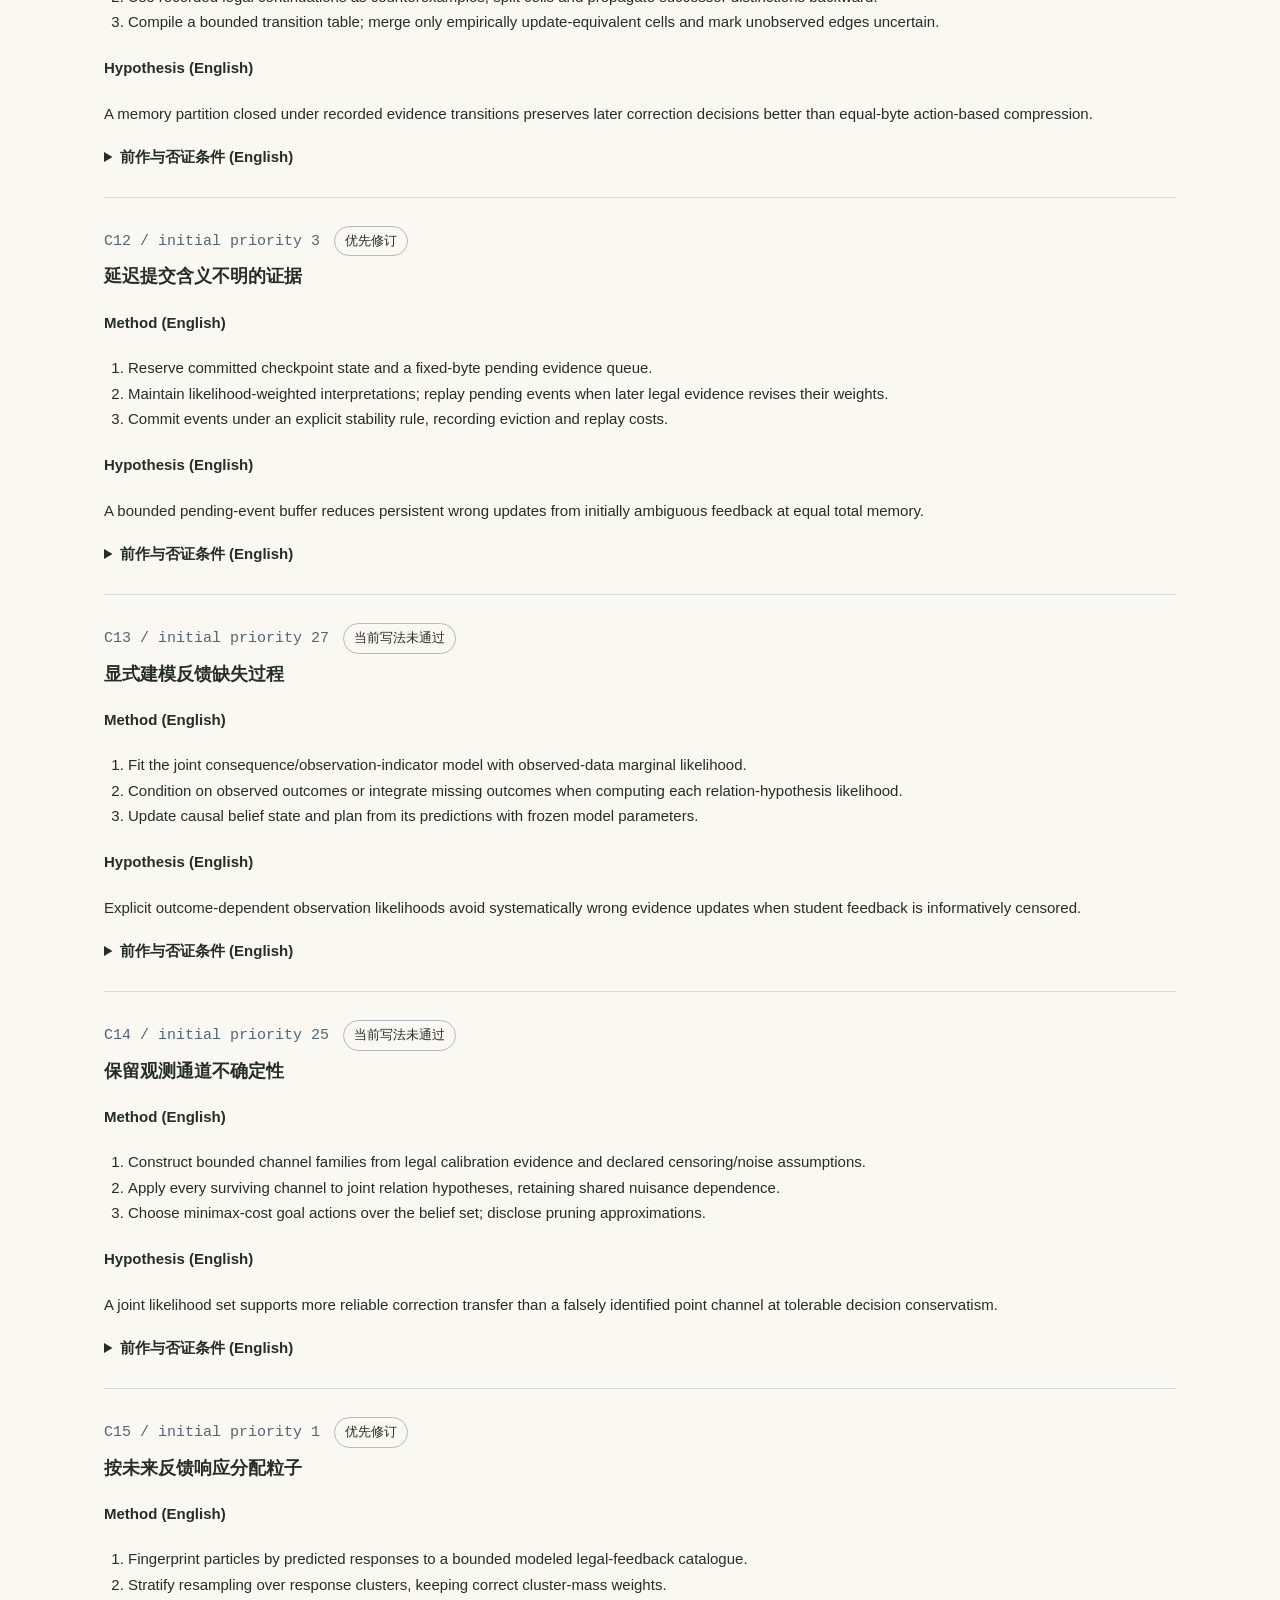
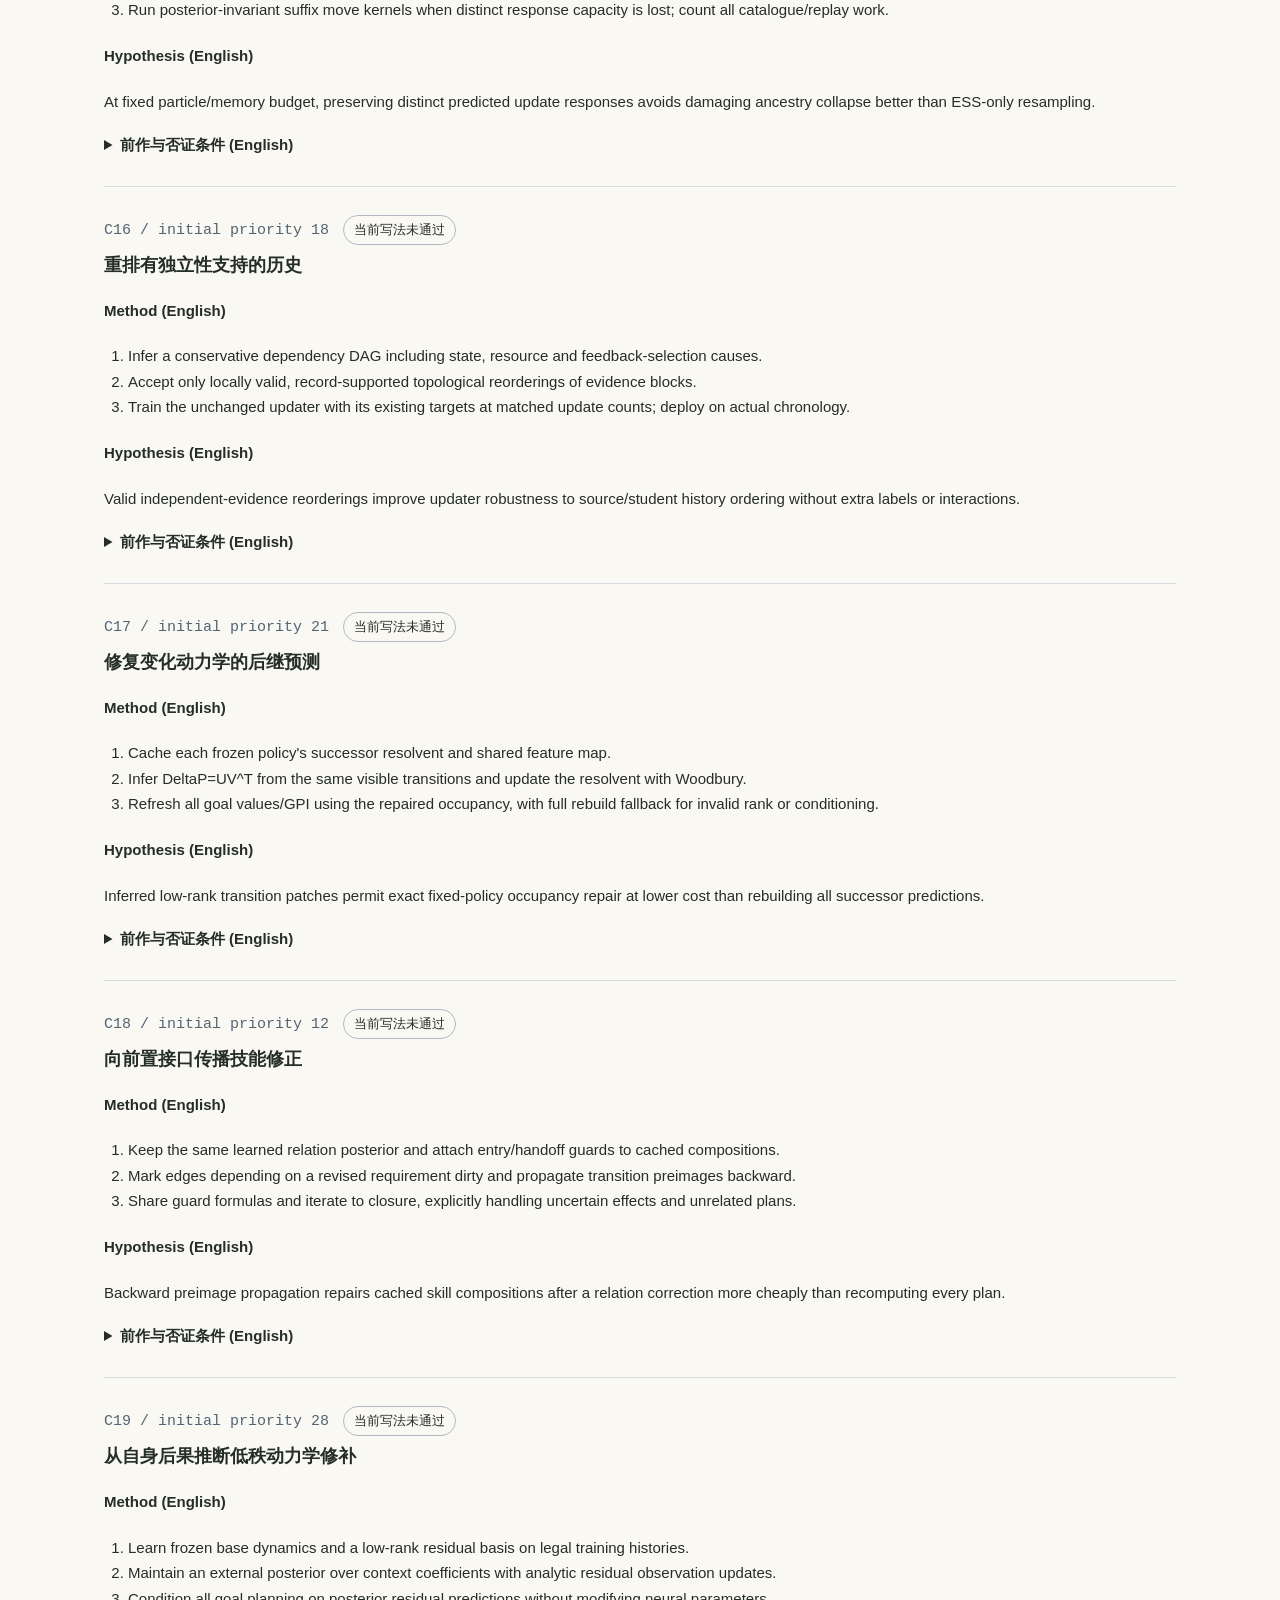
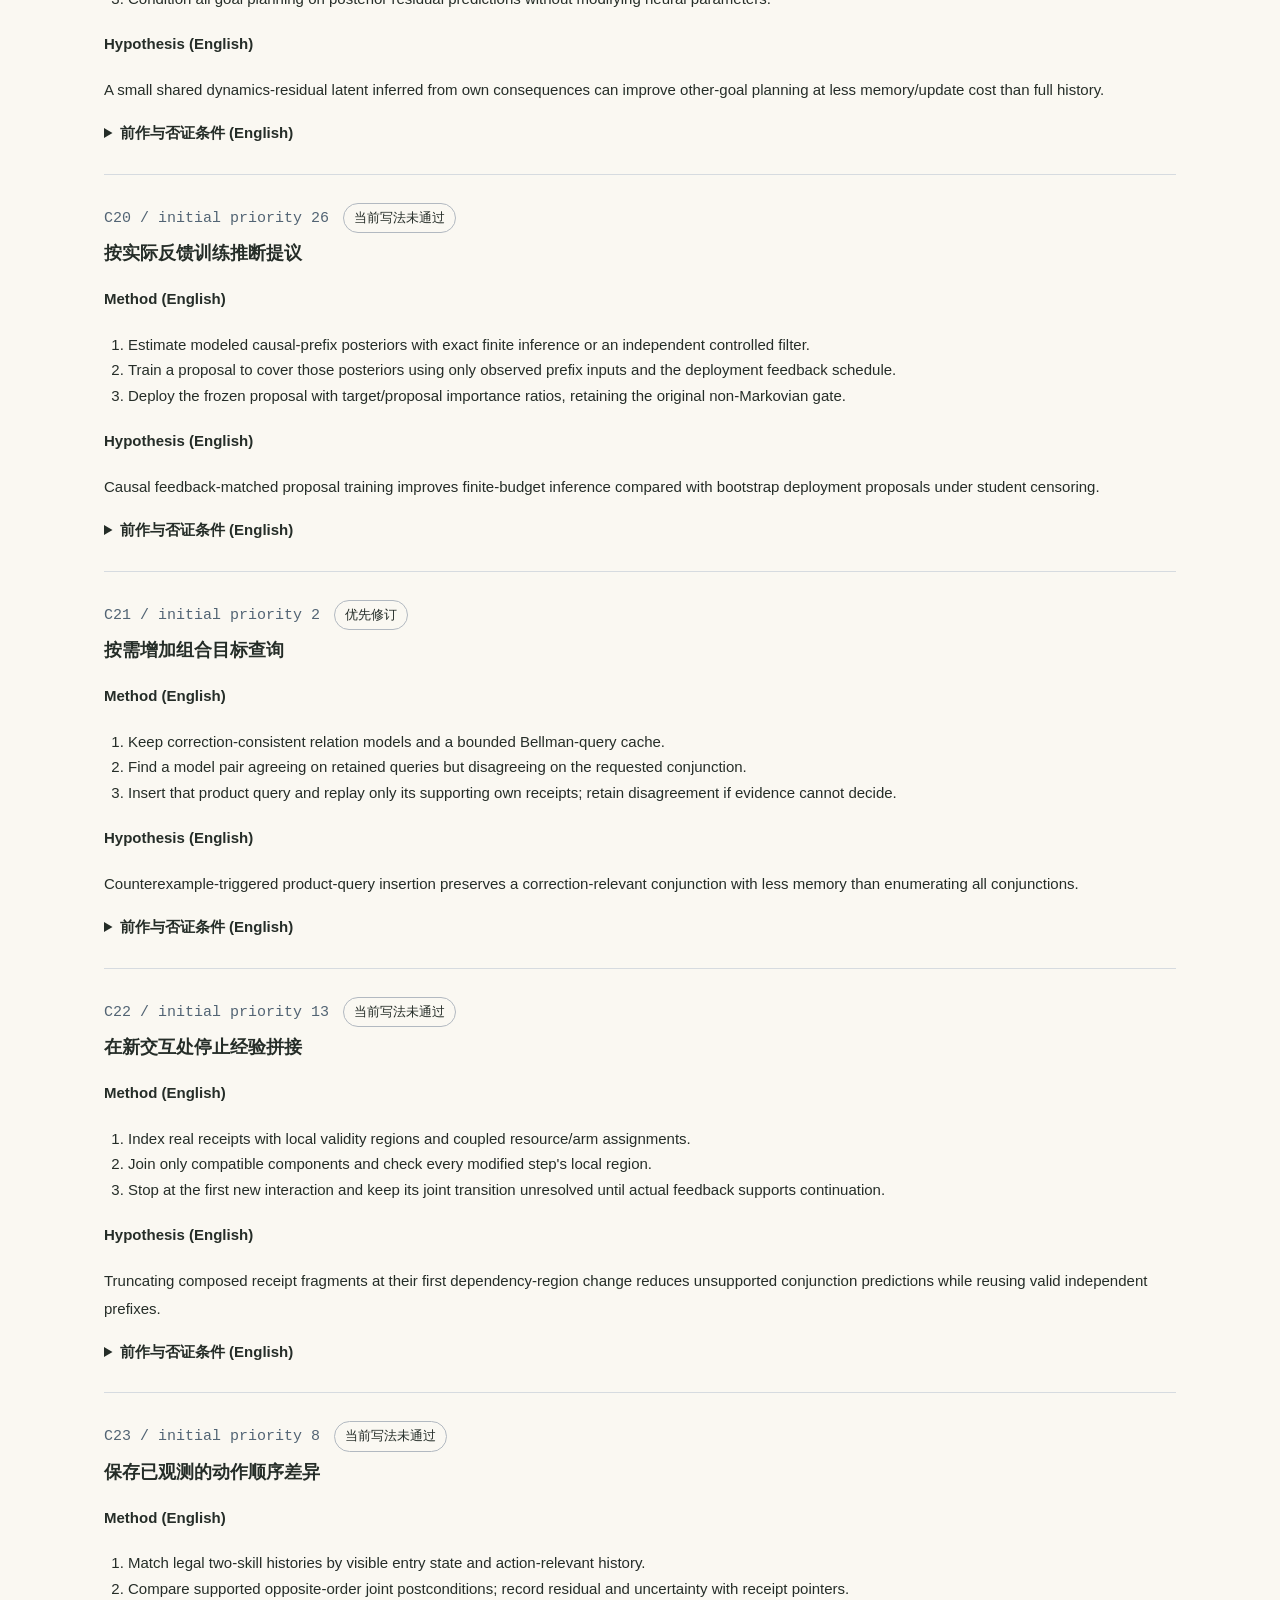
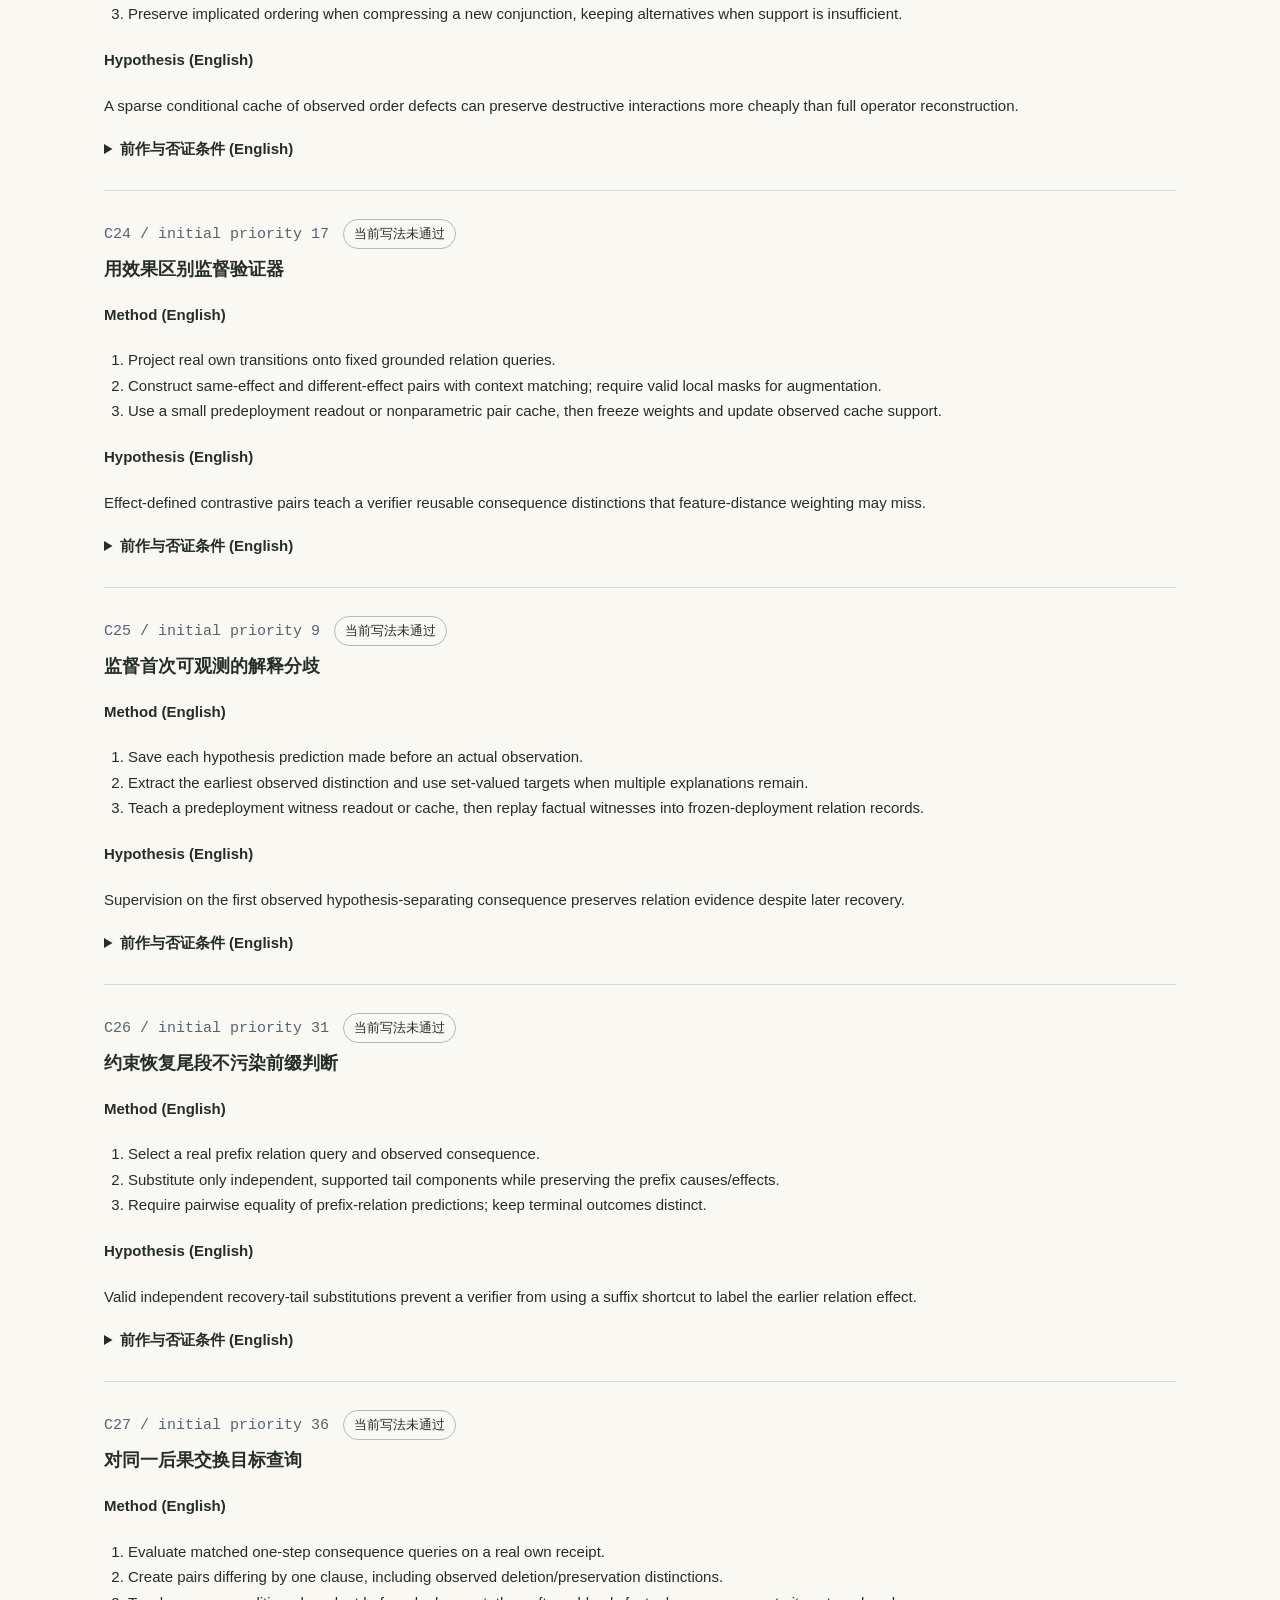
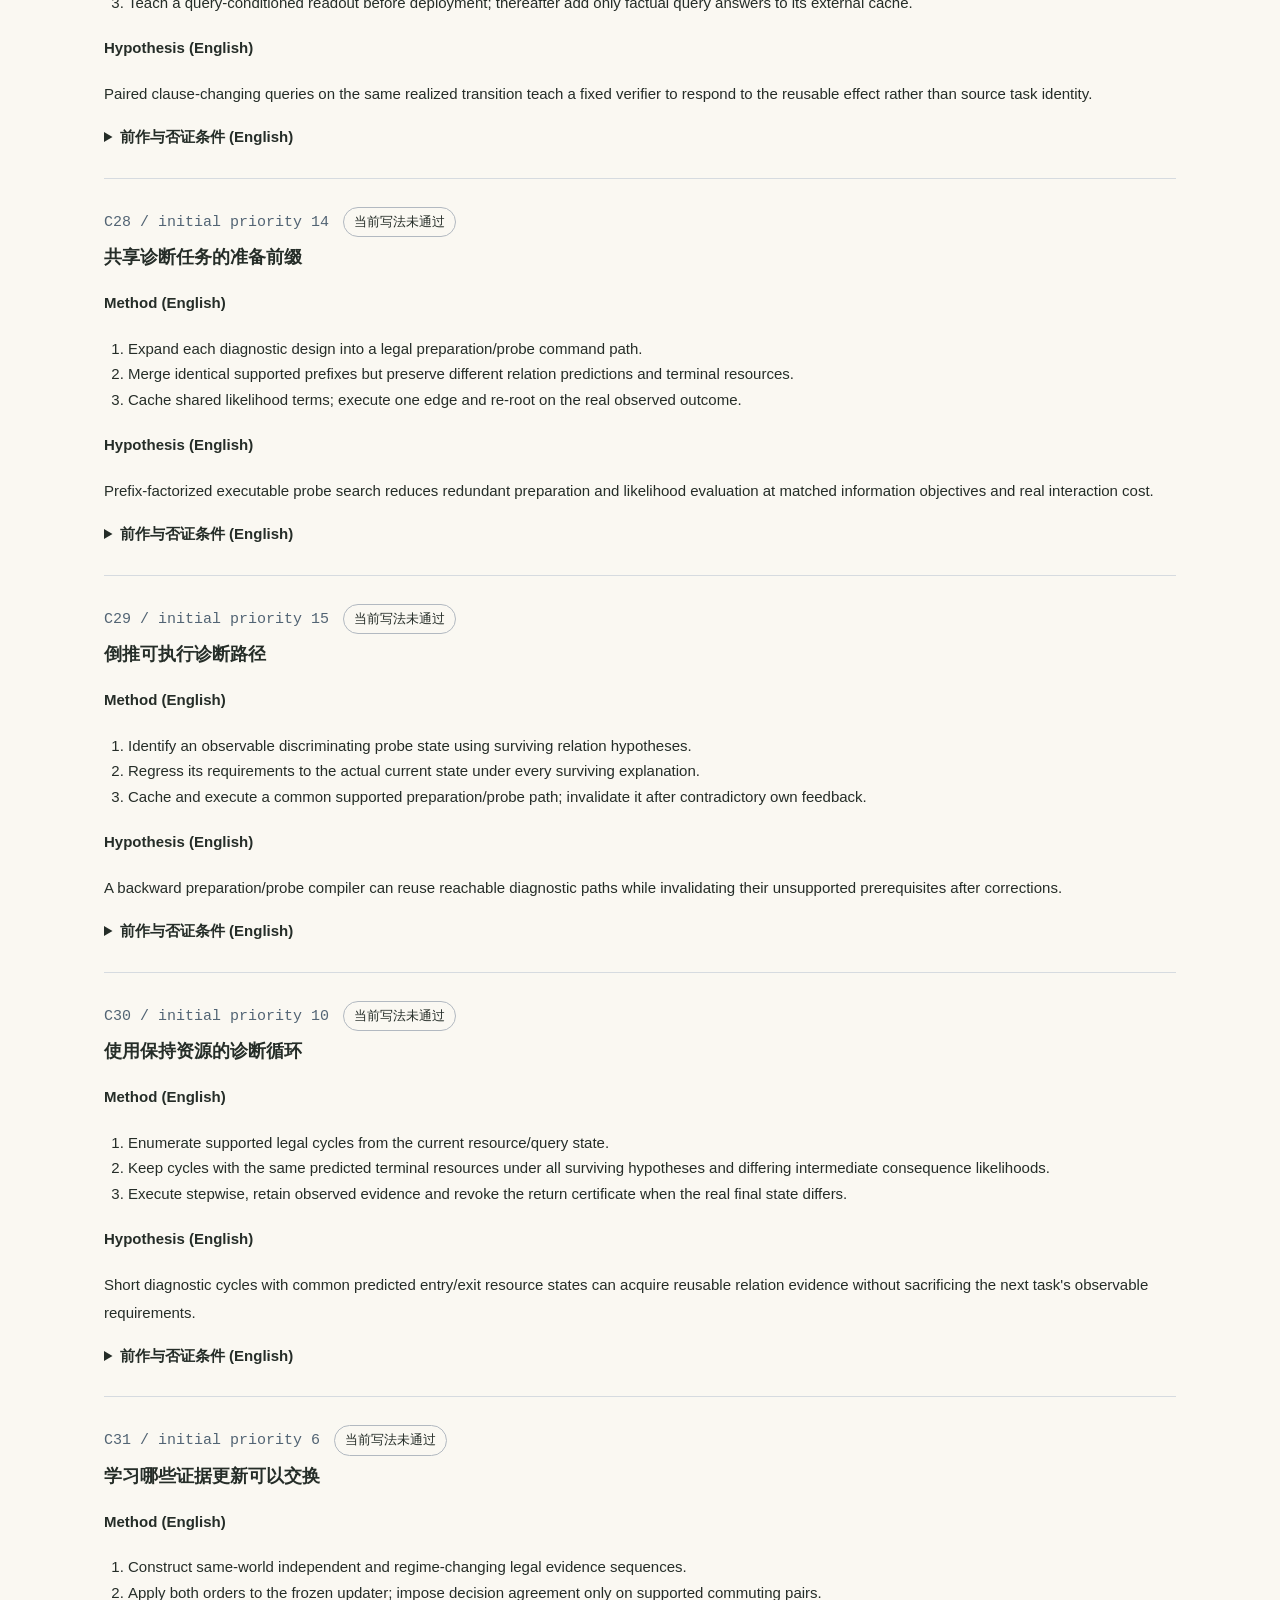
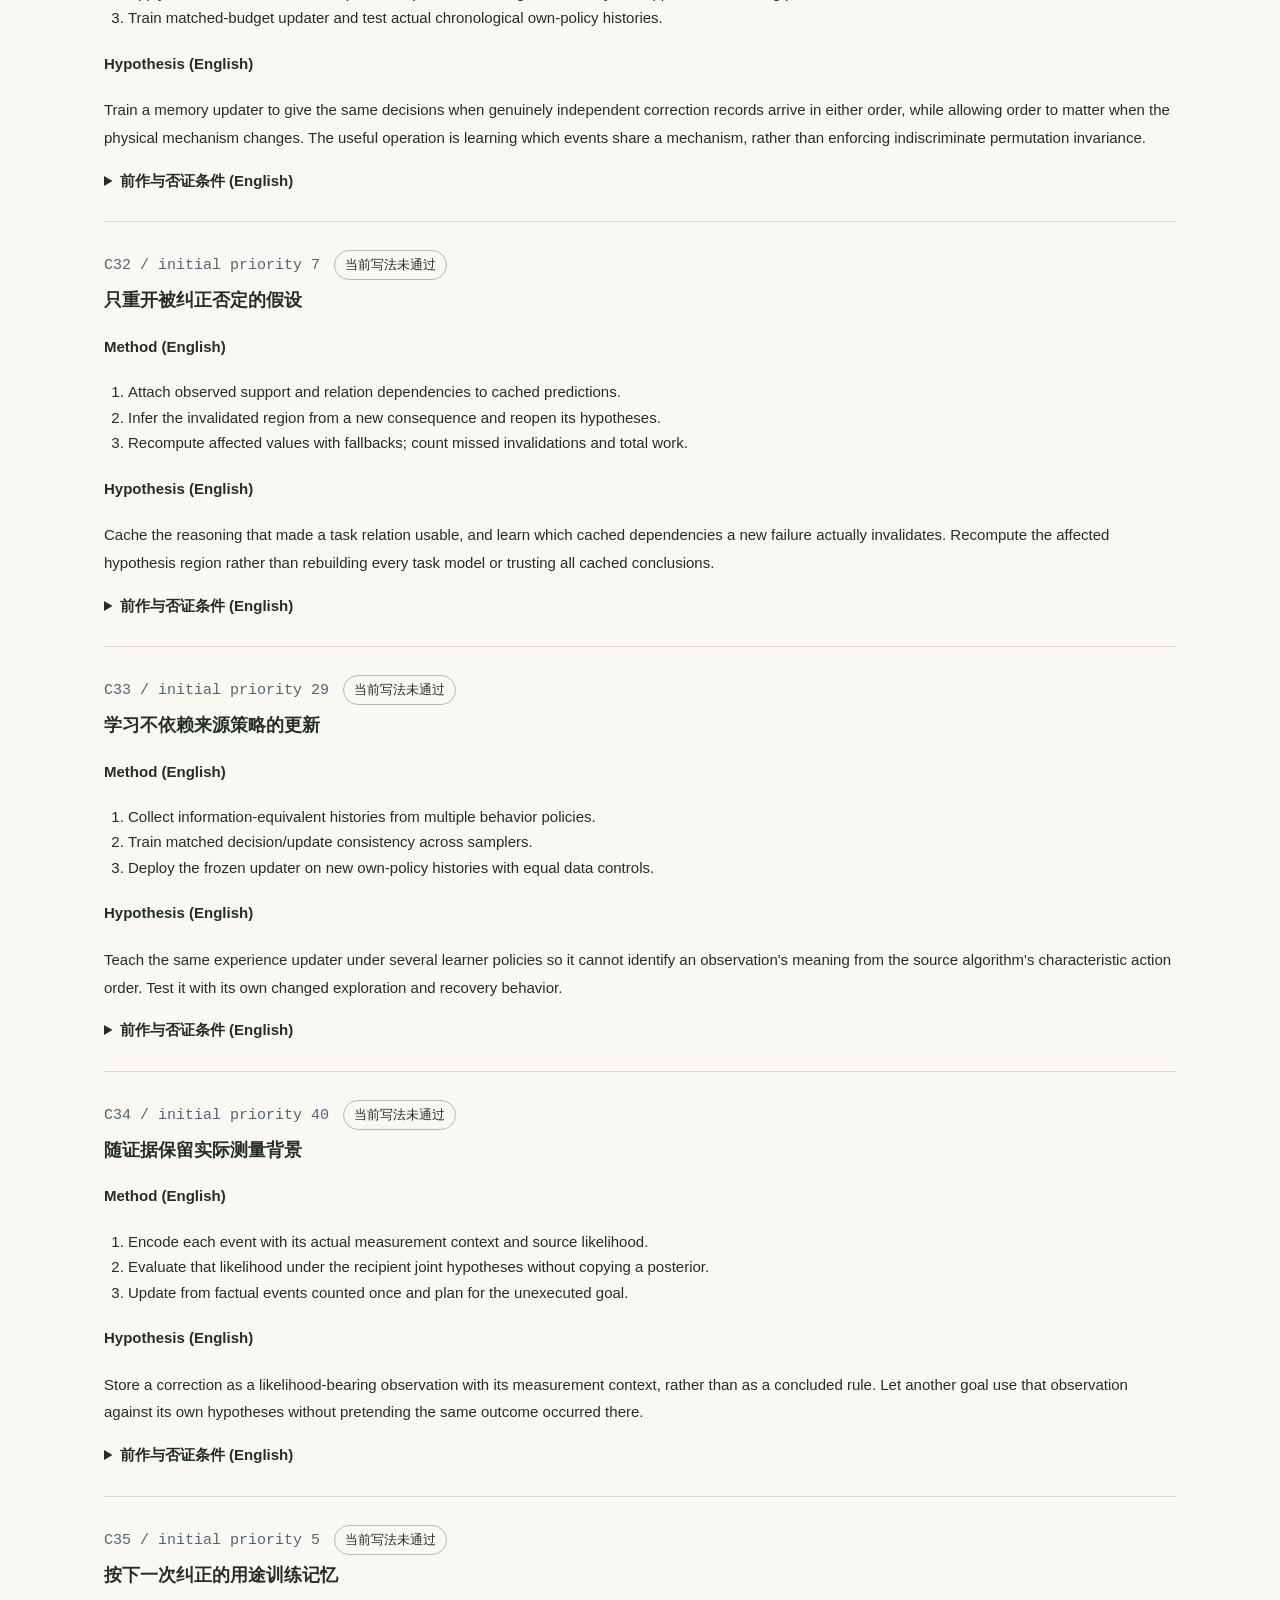
==== commit 67cf6486: "[research/docs]: Publish frozen-policy evidence diagnosis and raw traces" ====
--- a/ideas.html
+++ b/ideas.html
@@ -1,2 +1,2 @@
 <!doctype html>
-<html lang="zh-CN"><head><meta charset="utf-8"><meta name="viewport" content="width=device-width,initial-scale=1"><meta name="description" content="Forty grounded algorithm candidates and direct-prior audits for robot in-context learning."><meta http-equiv="Content-Security-Policy" content="default-src 'self'; script-src 'self'; style-src 'self'; img-src 'self' data:; connect-src 'self'; object-src 'none'; base-uri 'self'; form-action 'none'"><title>awesome ICL — 40 research ideas</title><link rel="icon" href="assets/mark.svg"><link rel="stylesheet" href="styles.css"><link rel="stylesheet" href="ideas.css"><script src="ideas.js" defer></script></head><body><a class="skip-link" href="#main">Skip to content</a><header class="site-header"><a class="brand" href="index.html"><img src="assets/mark.svg" width="30" height="30" alt=""><strong>awesome <span>ICL</span></strong></a><nav><a href="research-plan.html" id="history-link" data-copy="history"></a><a href="#cards" data-copy="pool"></a></nav><div class="header-actions"><button id="language" type="button">EN</button></div></header><main id="main"><section class="ideas-hero"><span class="eyebrow">2026-10-13 / ARIS × IdeaScientist</span><h1 data-copy="title"></h1><p class="hero-subtitle" data-copy="intro"></p><div class="idea-metrics"><div><strong>40</strong><span data-copy="generated"></span></div><div><strong>3</strong><span data-copy="refine"></span></div><div><strong>0</strong><span data-copy="ready"></span></div></div><p class="case-limit" data-copy="boundary"></p></section><section class="section"><h2 data-copy="priorities"></h2><ol class="priority-list"><li><strong>C15</strong><span data-copy="p15"></span></li><li><strong>C21</strong><span data-copy="p21"></span></li><li><strong>C12</strong><span data-copy="p12"></span></li></ol><p data-copy="finding"></p><div class="hero-links"><a href="data/ideas-20261013/three-methods.md" data-copy="methods"></a><a href="data/ideas-20261013/report.md" data-copy="report"></a><a href="data/ideas-20261013/novelty.md" data-copy="novelty"></a><a href="data/ideas-20261013/experiment-plan.md" data-copy="plan"></a></div></section><section class="section" id="cards"><h2 data-copy="pool"></h2><p data-copy="english"></p><div class="idea-controls"><label for="search" data-copy="search"></label><input id="search" type="search"><label for="status" data-copy="filter"></label><select id="status"><option value="all">All 40</option><option value="revise">C15 / C21 / C12</option></select><label for="cluster" data-copy="cluster"></label><select id="cluster"><option value="all">All mechanisms</option></select></div><p id="count" aria-live="polite"></p><div id="candidate-cards"></div><p id="load-error" hidden></p></section><section class="section"><h2 data-copy="sources"></h2><p><a href="data/ideas-20261013/candidates.md">Complete candidate drafts</a> · <a href="data/ideas-20261013/scores.md">All 40 verdicts</a> · <a href="data/ideas-20261013/direct-priors.md">Direct-prior body audit</a> · <a href="data/ideas-20261013/memory-priors.md">Memory/inference audit</a> · <a href="data/ideas-20261013/formulation.md">Formal setting</a></p><p><a href="https://github.com/wanshuiyin/auto-claude-code-research-in-sleep" rel="noopener noreferrer">ARIS</a> · <a href="https://github.com/jiarui-liu/IdeaScientist" rel="noopener noreferrer">IdeaScientist</a> · <a href="https://arxiv.org/abs/2610.04074" rel="noopener noreferrer">IdeaScientist paper</a></p><p class="case-limit" data-copy="runtime"></p></section></main><footer><strong>awesome ICL</strong><p data-copy="footer"></p></footer></body></html>+<html lang="zh-CN"><head><meta charset="utf-8"><meta name="viewport" content="width=device-width,initial-scale=1"><meta name="description" content="Forty grounded algorithm candidates and direct-prior audits for robot in-context learning."><meta http-equiv="Content-Security-Policy" content="default-src 'self'; script-src 'self'; style-src 'self'; img-src 'self' data:; connect-src 'self'; object-src 'none'; base-uri 'self'; form-action 'none'"><title>awesome ICL — 40 research ideas</title><link rel="icon" href="assets/mark.svg"><link rel="stylesheet" href="styles.css"><link rel="stylesheet" href="ideas.css"><script src="ideas.js" defer></script></head><body><a class="skip-link" href="#main">Skip to content</a><header class="site-header"><a class="brand" href="index.html"><img src="assets/mark.svg" width="30" height="30" alt=""><strong>awesome <span>ICL</span></strong></a><nav><a href="research-plan.html" id="history-link" data-copy="history"></a><a href="#cards" data-copy="pool"></a></nav><div class="header-actions"><button id="language" type="button">EN</button></div></header><main id="main"><section class="ideas-hero"><span class="eyebrow">2026-10-13 / ARIS × IdeaScientist</span><h1 data-copy="title"></h1><p class="hero-subtitle" data-copy="intro"></p><div class="idea-metrics"><div><strong>40</strong><span data-copy="generated"></span></div><div><strong>3</strong><span data-copy="refine"></span></div><div><strong>0</strong><span data-copy="ready"></span></div></div><p class="case-limit" data-copy="boundary"></p></section><section class="section" id="latest-experiment"><h2 data-copy="b1Title"></h2><p data-copy="b1Scope"></p><p data-copy="b1Result"></p><p data-copy="b1Repetition"></p><figure class="experiment-figure"><img src="data/neutrality-20261014/neutrality.svg" alt="Completion and query command cost across repeated source failures for four frozen-policy controls" loading="lazy"></figure><p class="case-limit" data-copy="b1Boundary"></p><div class="hero-links"><a href="data/neutrality-20261014/REPORT.md" data-copy="b1Report"></a><a href="data/neutrality-20261014/results-main/result.json" data-copy="b1Data"></a><a href="data/neutrality-20261014/LITERATURE_CHECK.md" data-copy="b1Prior"></a></div></section><section class="section"><h2 data-copy="priorities"></h2><ol class="priority-list"><li><strong>C15</strong><span data-copy="p15"></span></li><li><strong>C21</strong><span data-copy="p21"></span></li><li><strong>C12</strong><span data-copy="p12"></span></li></ol><p data-copy="finding"></p><div class="hero-links"><a href="data/ideas-20261013/three-methods.md" data-copy="methods"></a><a href="data/ideas-20261013/report.md" data-copy="report"></a><a href="data/ideas-20261013/novelty.md" data-copy="novelty"></a><a href="data/ideas-20261013/experiment-plan.md" data-copy="plan"></a></div></section><section class="section" id="cards"><h2 data-copy="pool"></h2><p data-copy="english"></p><div class="idea-controls"><label for="search" data-copy="search"></label><input id="search" type="search"><label for="status" data-copy="filter"></label><select id="status"><option value="all">All 40</option><option value="revise">C15 / C21 / C12</option></select><label for="cluster" data-copy="cluster"></label><select id="cluster"><option value="all">All mechanisms</option></select></div><p id="count" aria-live="polite"></p><div id="candidate-cards"></div><p id="load-error" hidden></p></section><section class="section"><h2 data-copy="sources"></h2><p><a href="data/ideas-20261013/candidates.md">Complete candidate drafts</a> · <a href="data/ideas-20261013/scores.md">All 40 verdicts</a> · <a href="data/ideas-20261013/direct-priors.md">Direct-prior body audit</a> · <a href="data/ideas-20261013/memory-priors.md">Memory/inference audit</a> · <a href="data/ideas-20261013/formulation.md">Formal setting</a></p><p><a href="https://github.com/wanshuiyin/auto-claude-code-research-in-sleep" rel="noopener noreferrer">ARIS</a> · <a href="https://github.com/jiarui-liu/IdeaScientist" rel="noopener noreferrer">IdeaScientist</a> · <a href="https://arxiv.org/abs/2610.04074" rel="noopener noreferrer">IdeaScientist paper</a></p><p class="case-limit" data-copy="runtime"></p></section></main><footer><strong>awesome ICL</strong><p data-copy="footer"></p></footer></body></html>
--- a/ideas.css
+++ b/ideas.css
@@ -1 +1,3 @@
 main{max-width:1120px;margin:auto;padding:0 24px}.ideas-hero{padding:80px 0 40px}h1{max-width:850px}.idea-metrics{display:flex;gap:36px;margin:30px 0}.idea-metrics div{display:grid;gap:8px}.idea-metrics strong{font-size:38px}.priority-list{display:grid;gap:22px;padding-left:22px}.priority-list li span{display:block;margin-top:6px}.idea-controls{display:grid;grid-template-columns:auto minmax(100px,1fr) auto minmax(100px,180px) auto minmax(100px,220px);gap:12px;align-items:center}.idea-controls input,.idea-controls select{min-width:0;padding:10px;font:inherit;border:1px solid #ccd3d9;border-radius:6px;background:white}.idea-card{border-top:1px solid #d6dbe0;padding:28px 0;overflow-wrap:anywhere}.idea-card h3{margin:8px 0}.idea-card .idea-id{font-family:monospace;color:#526474}.idea-card .status{display:inline-block;border:1px solid #b2b9c1;border-radius:20px;padding:3px 10px;margin-left:14px;font-size:13px}.idea-card ol{padding-left:24px}.idea-card details{margin-top:16px}.idea-card summary{cursor:pointer;font-weight:600}.hero-links{display:flex;gap:18px;flex-wrap:wrap}footer{margin-top:48px}@media(max-width:680px){main{padding:0 18px}.ideas-hero{padding-top:45px}.idea-controls{grid-template-columns:1fr}.idea-metrics{gap:22px}.site-header{flex-wrap:wrap}.priority-list{padding-left:18px}}
+
+.experiment-figure{margin:1.5rem 0}.experiment-figure img{display:block;width:100%;height:auto;border-radius:12px}
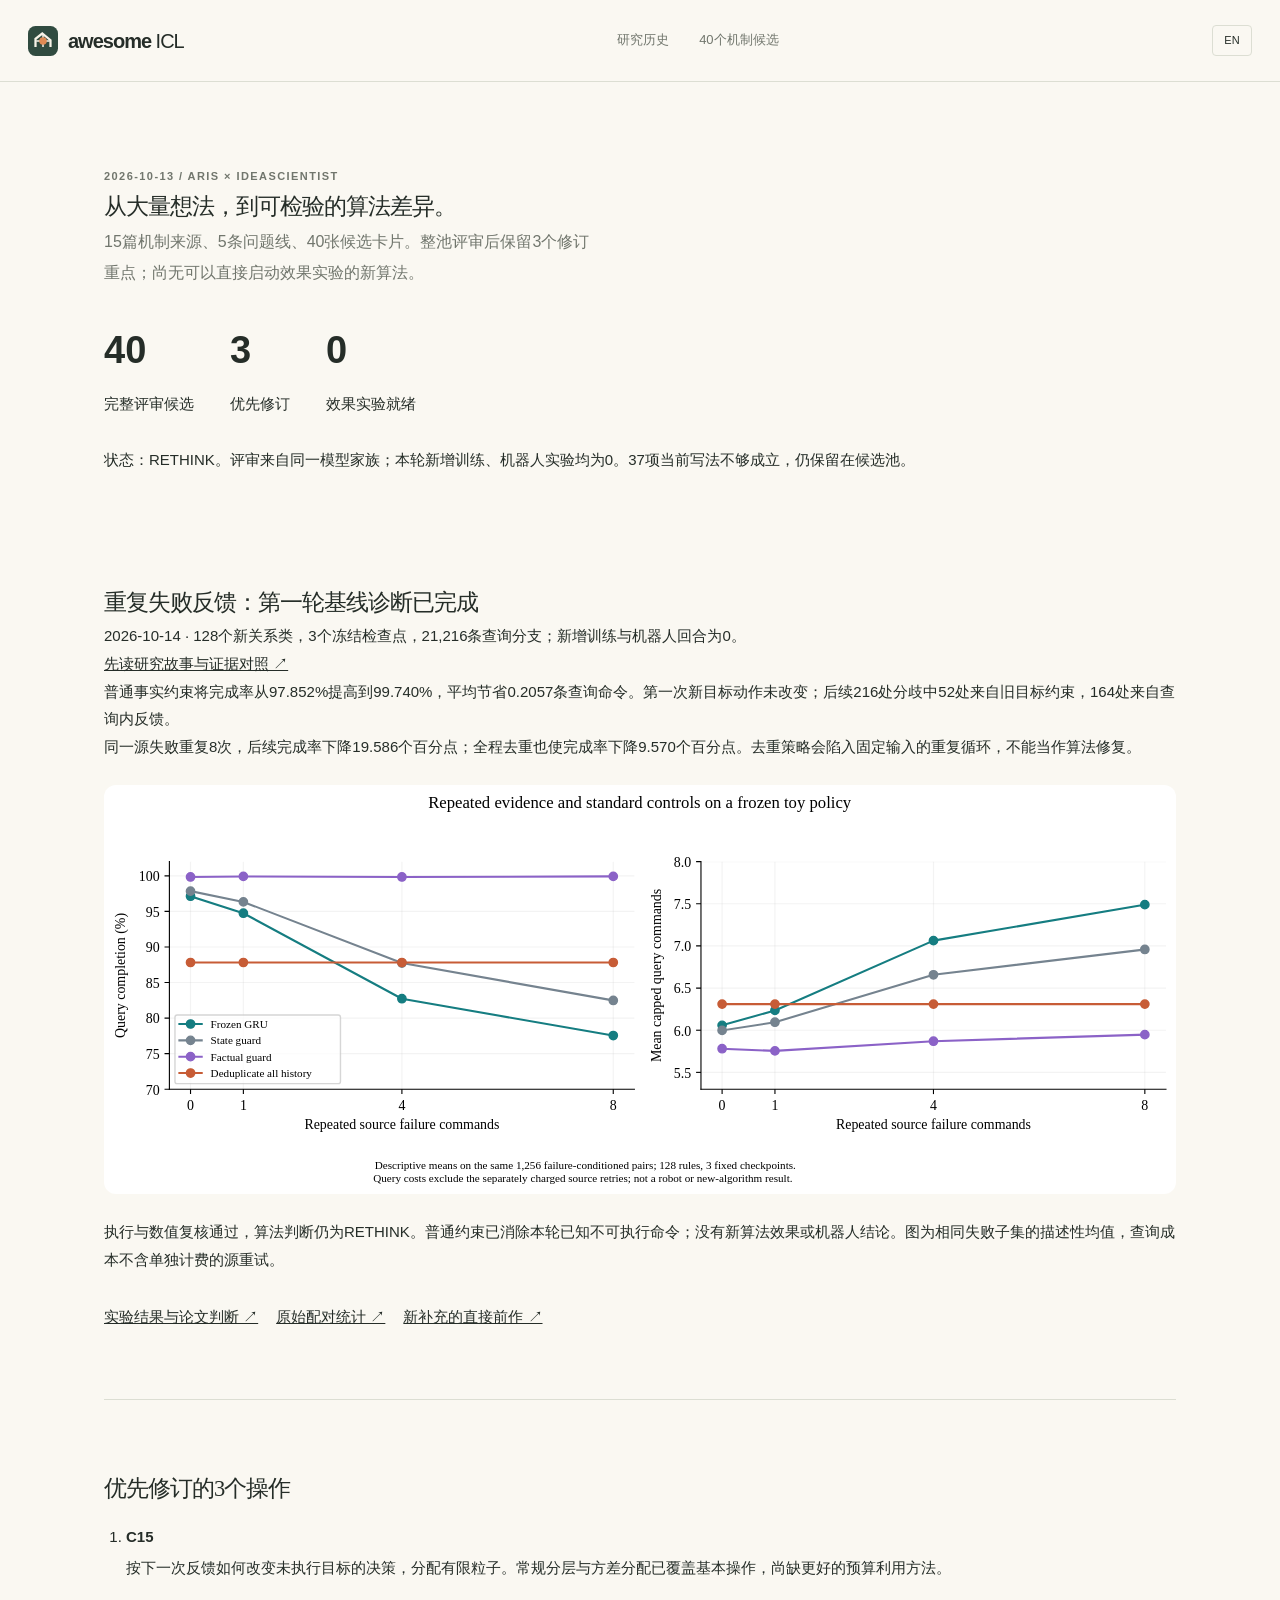
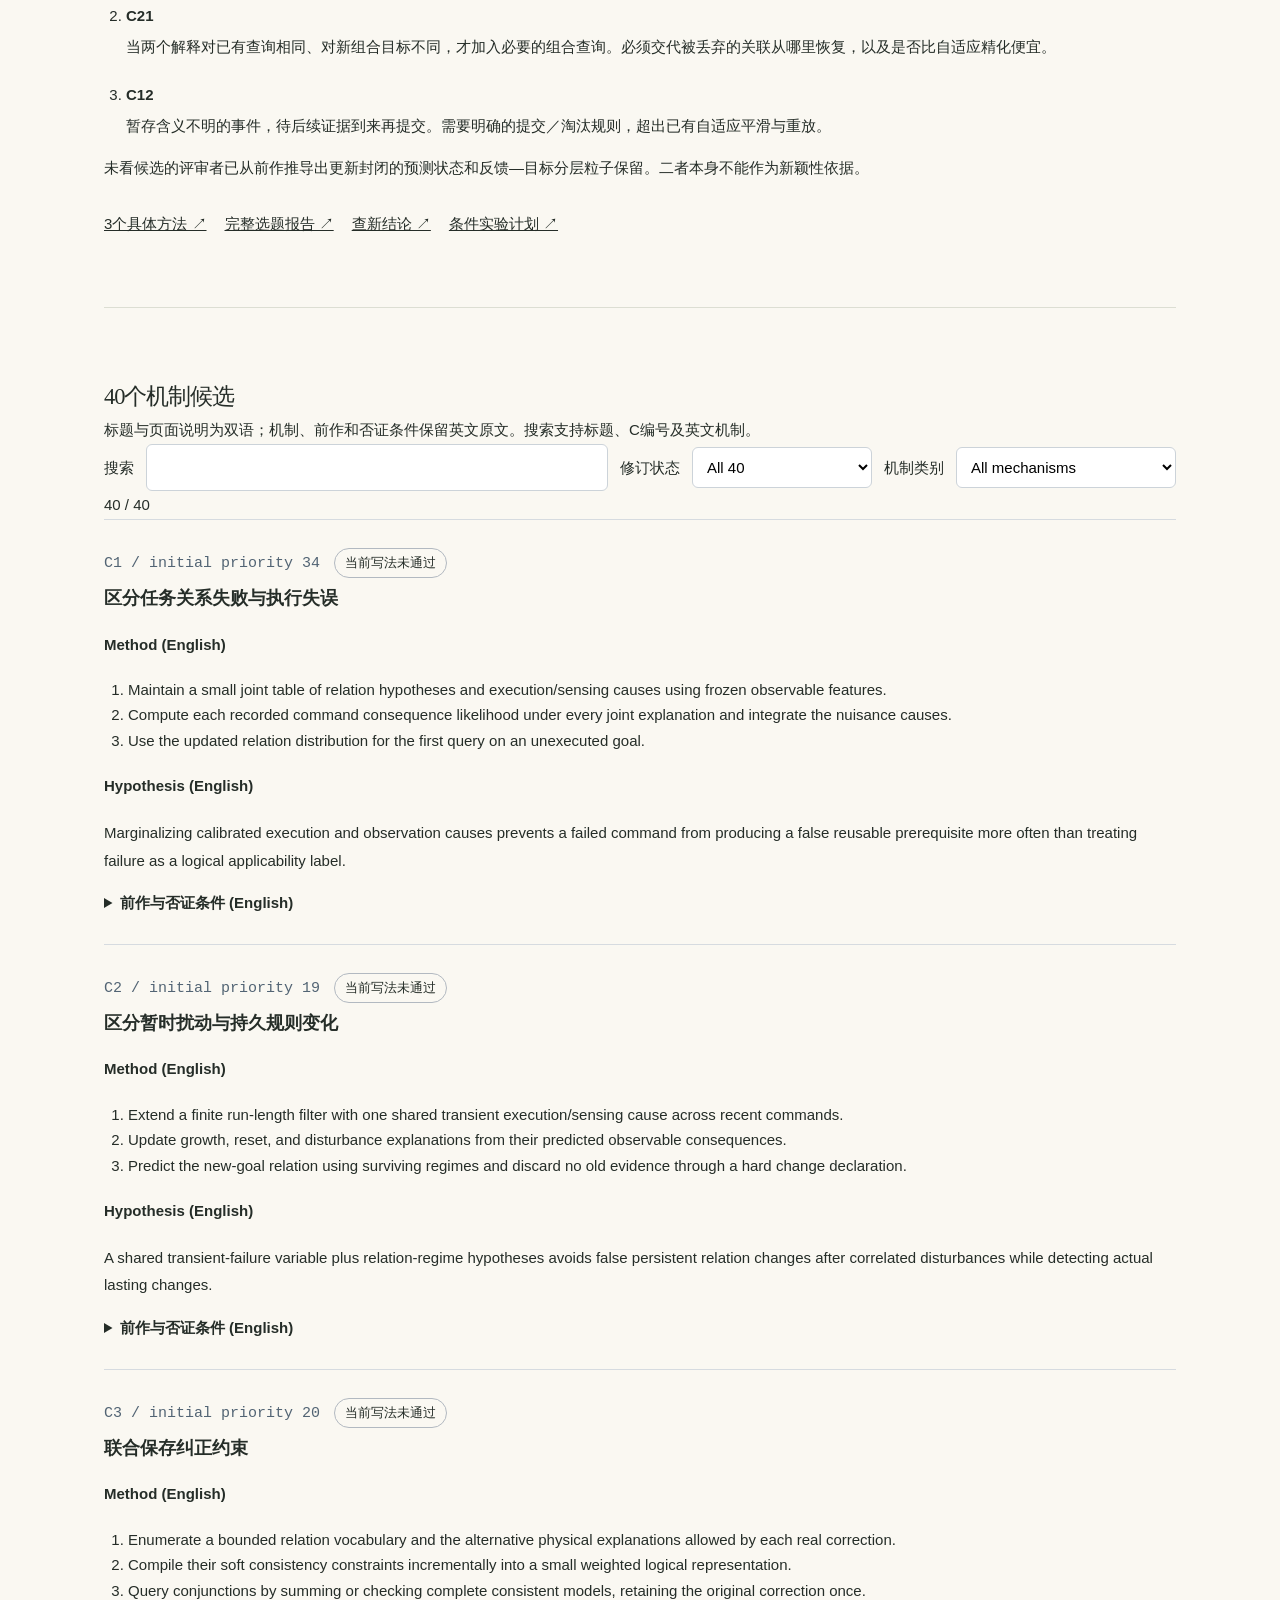
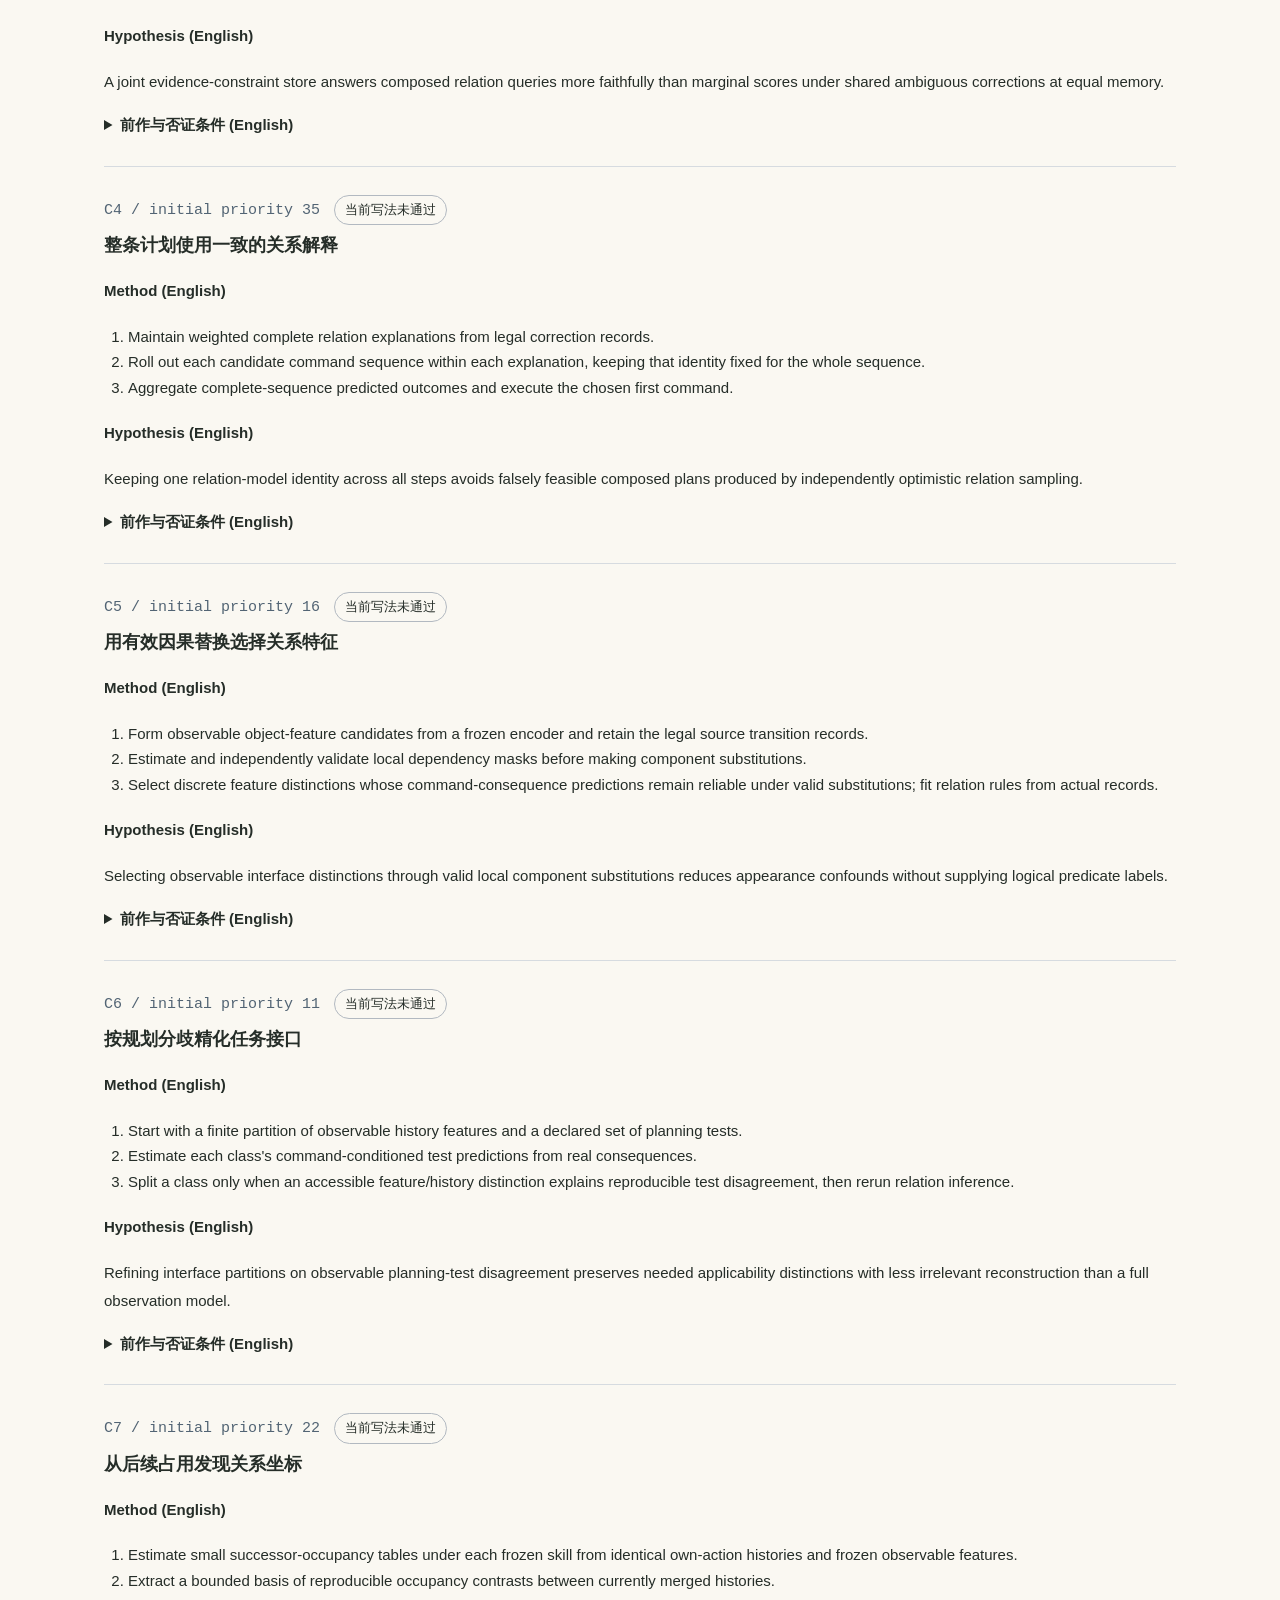
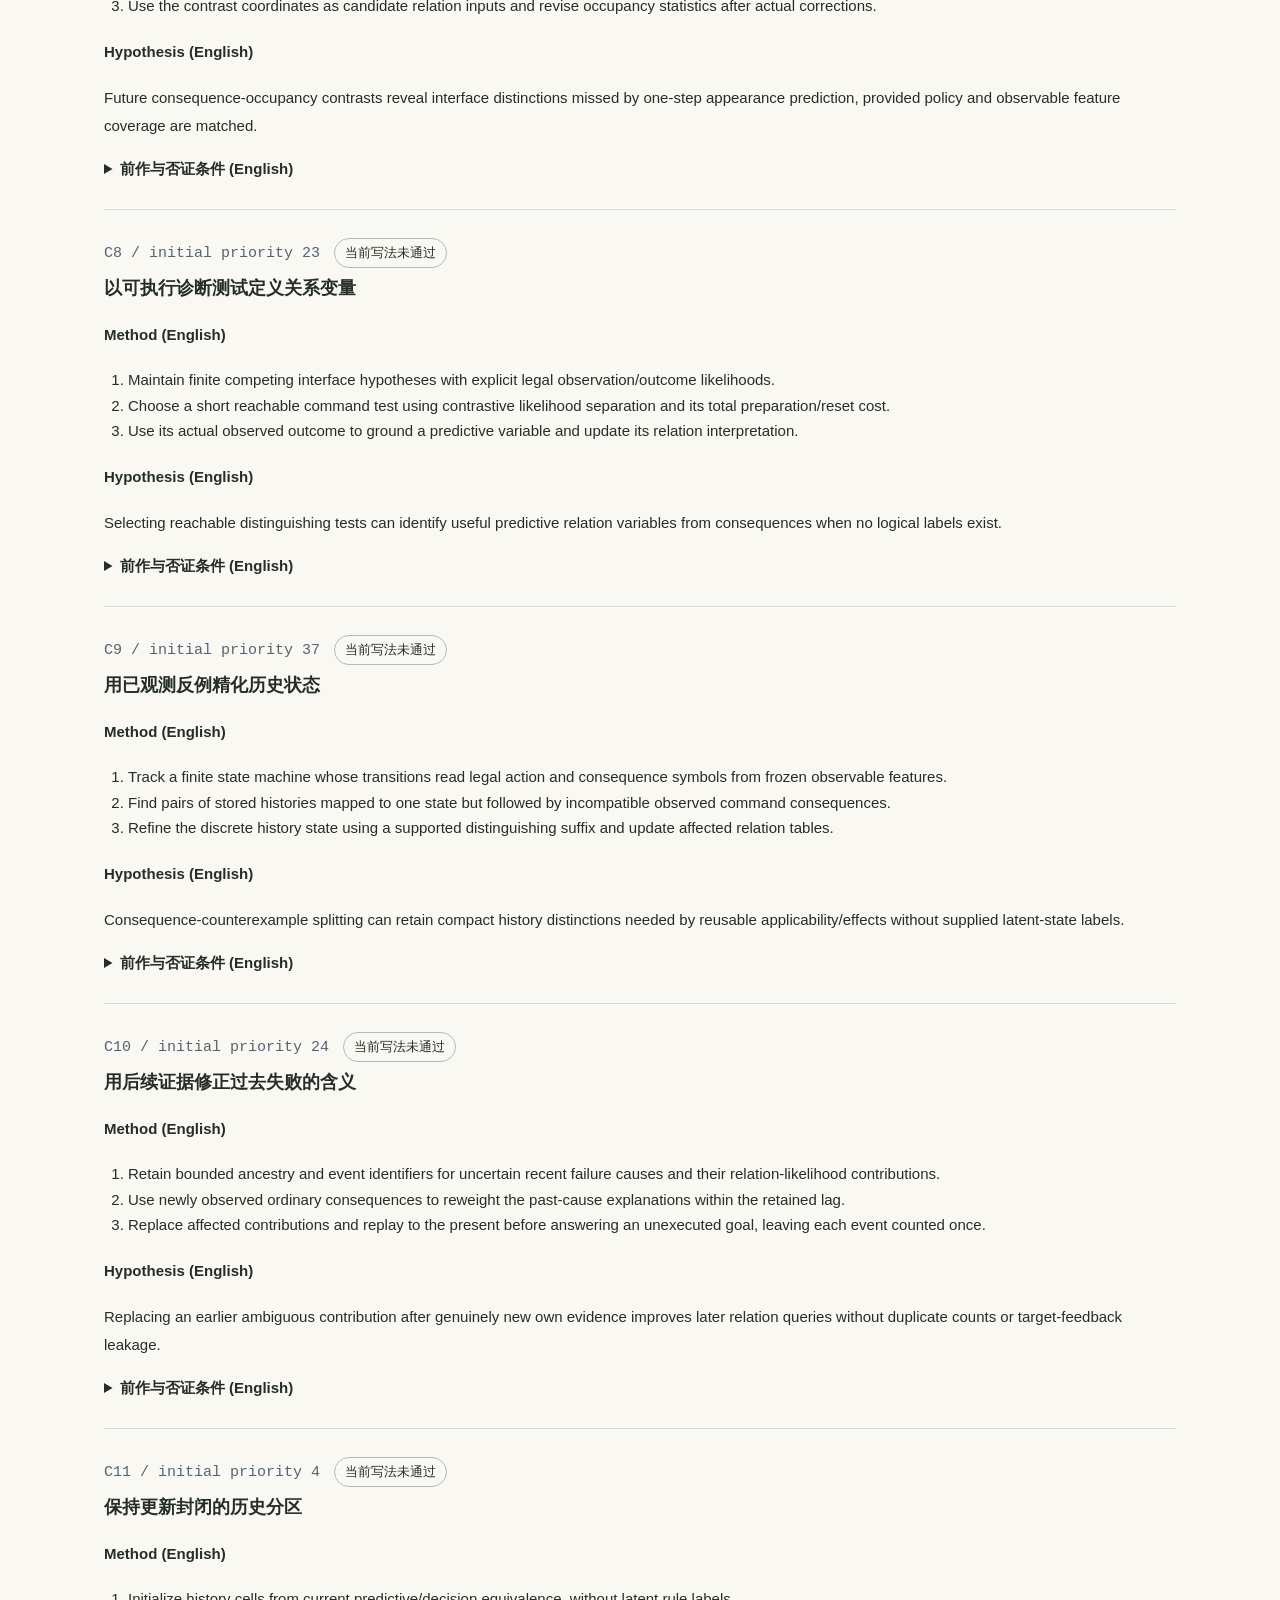
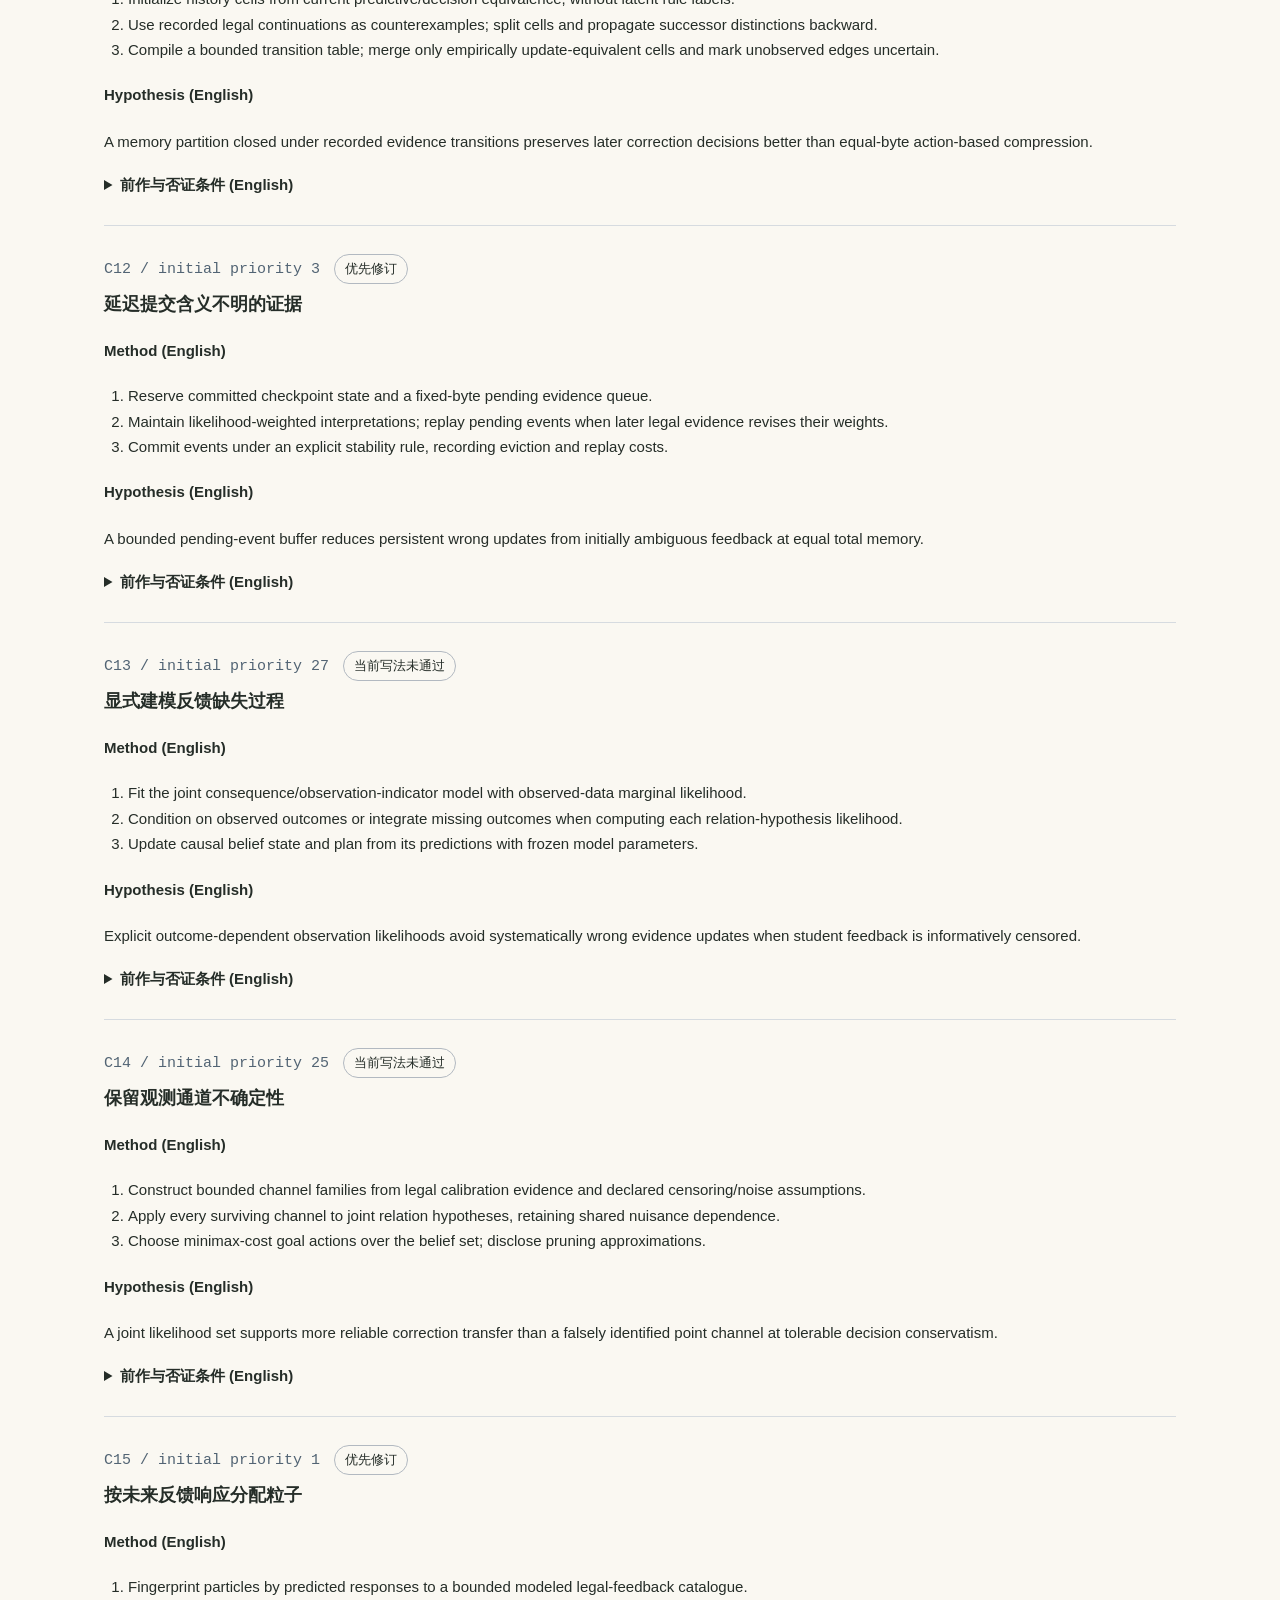
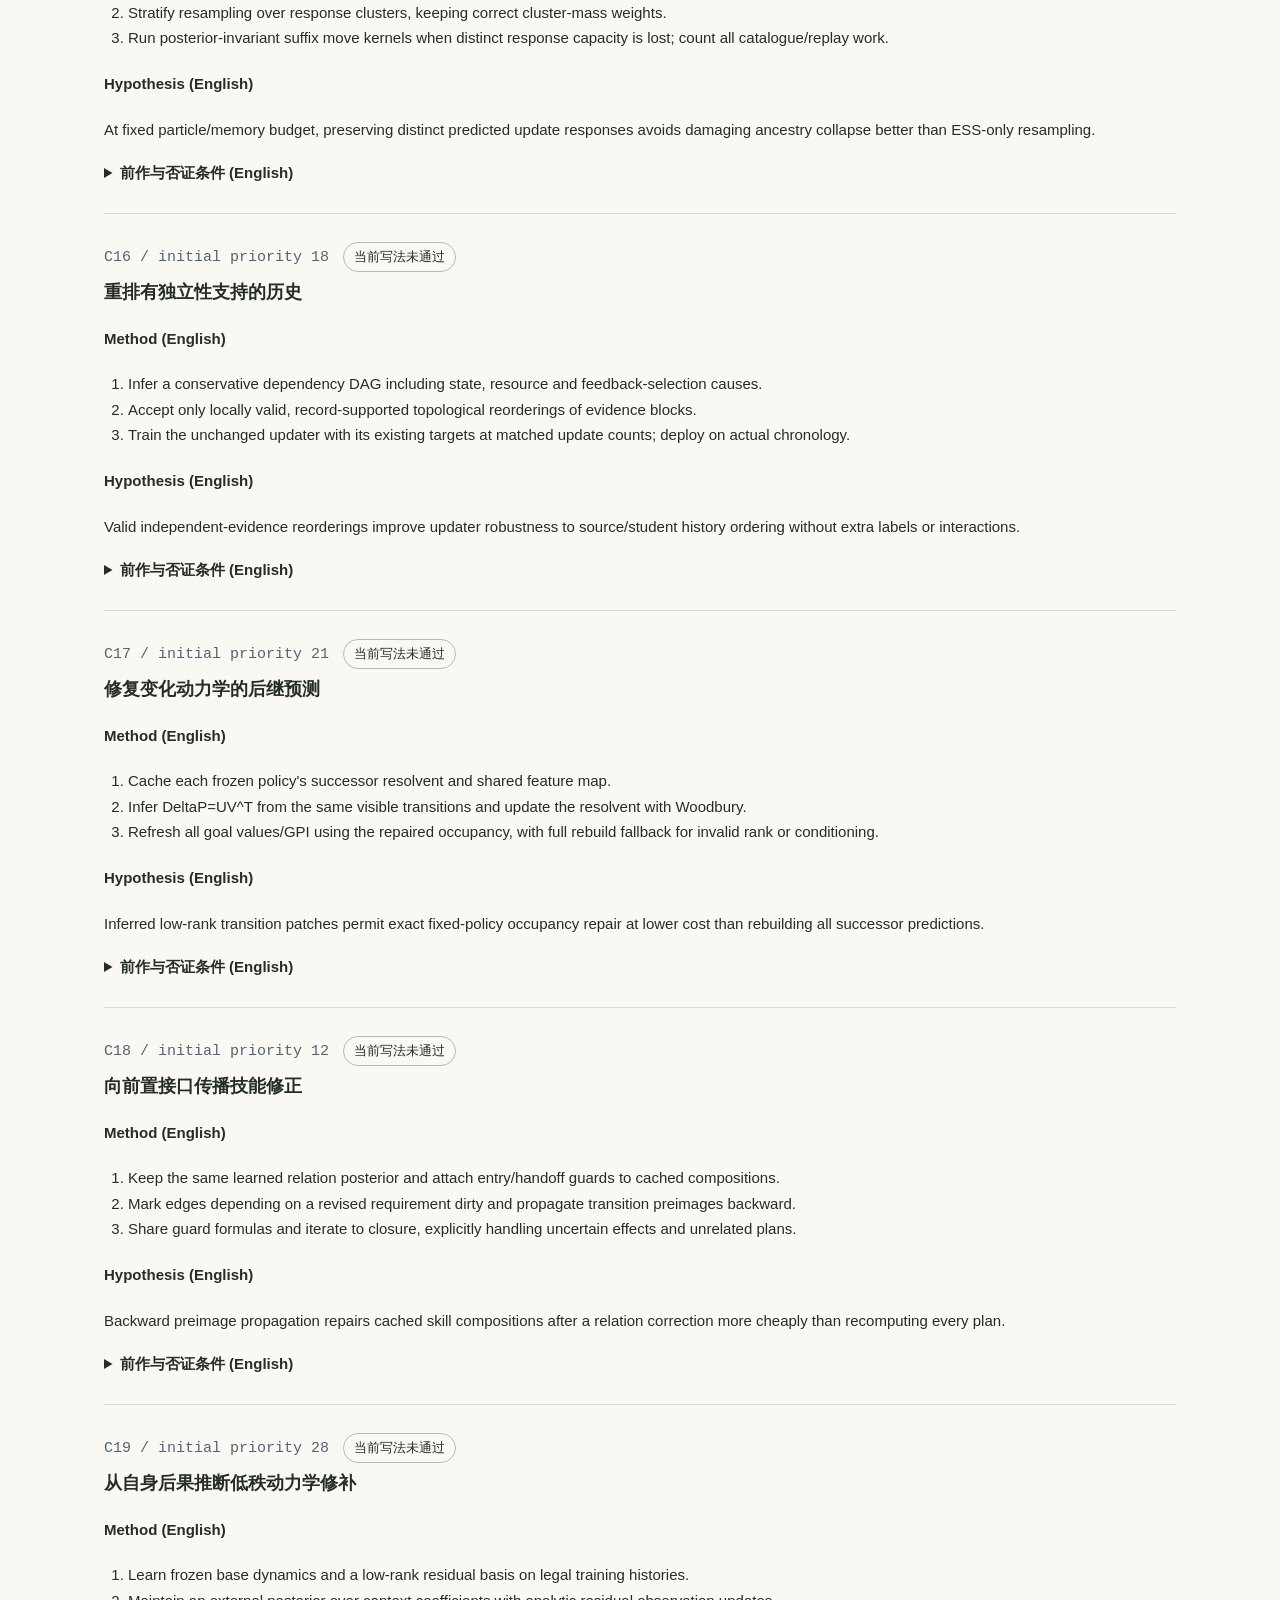
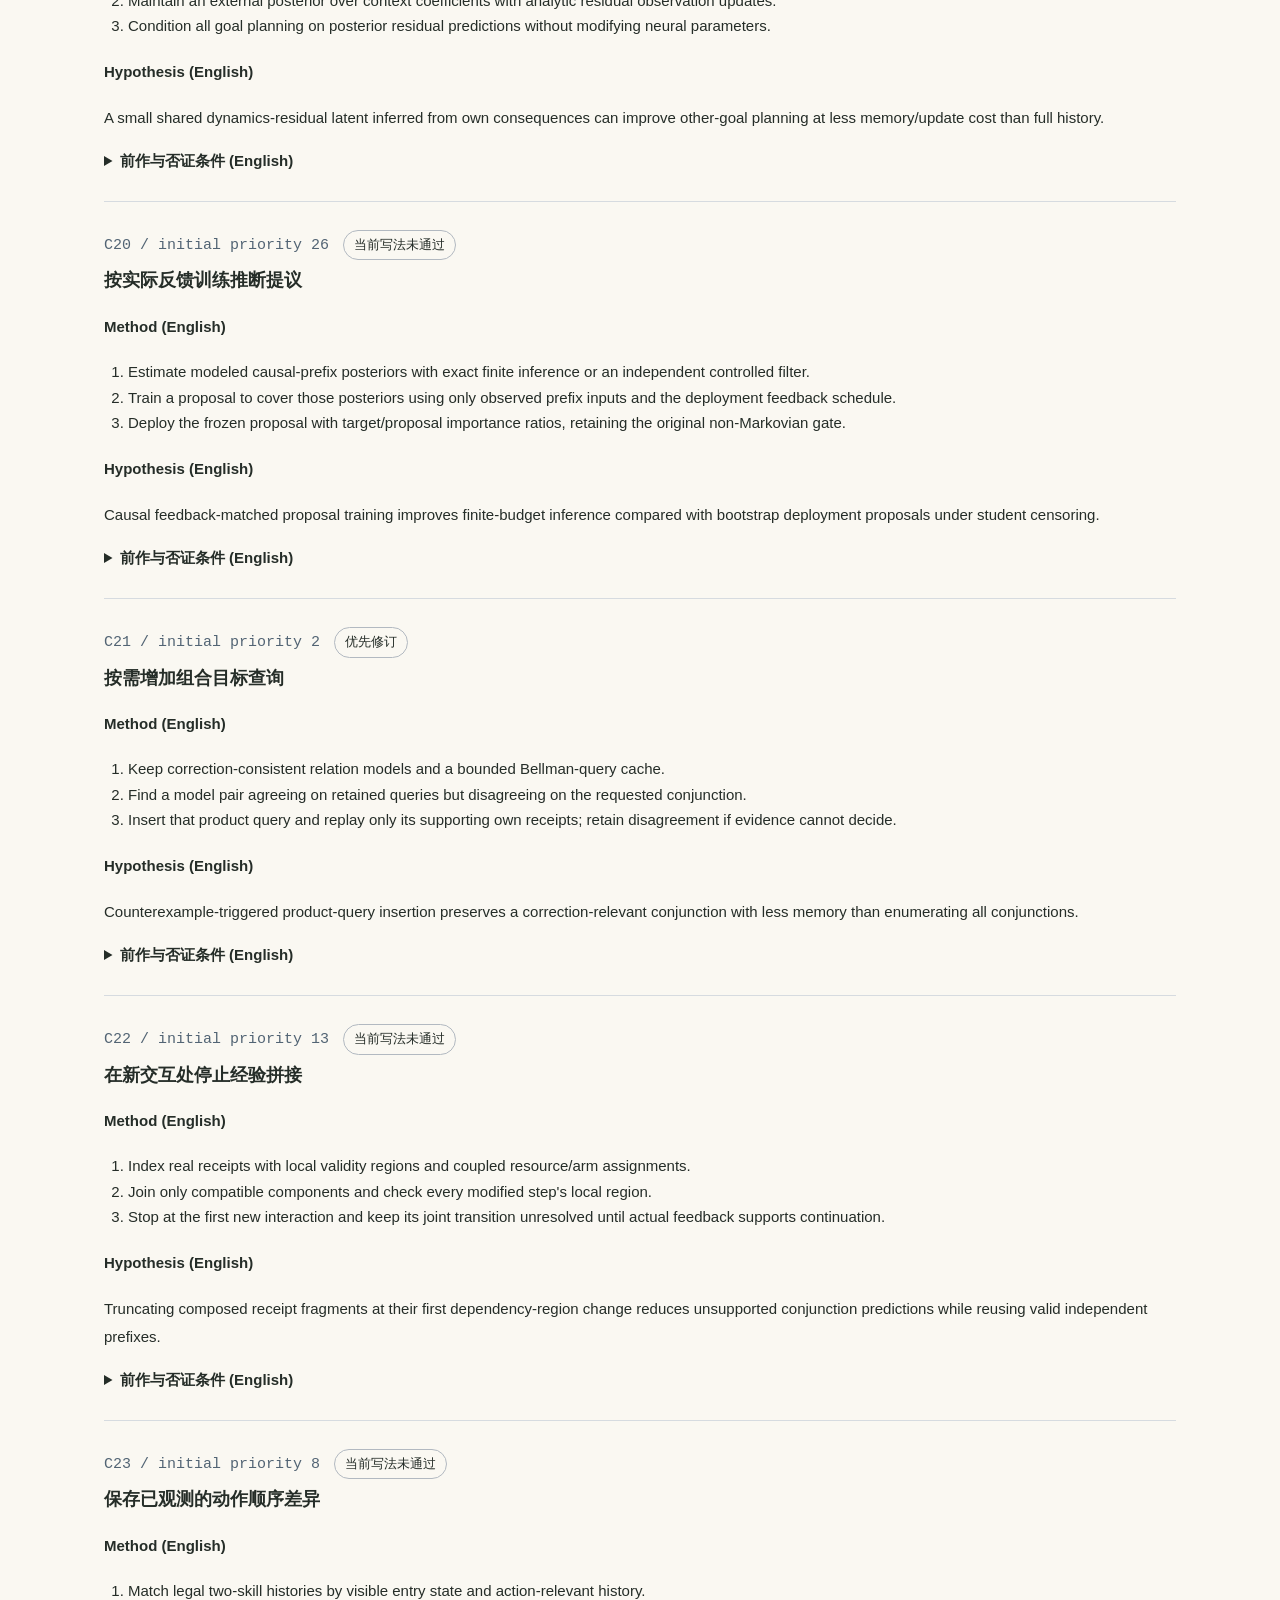
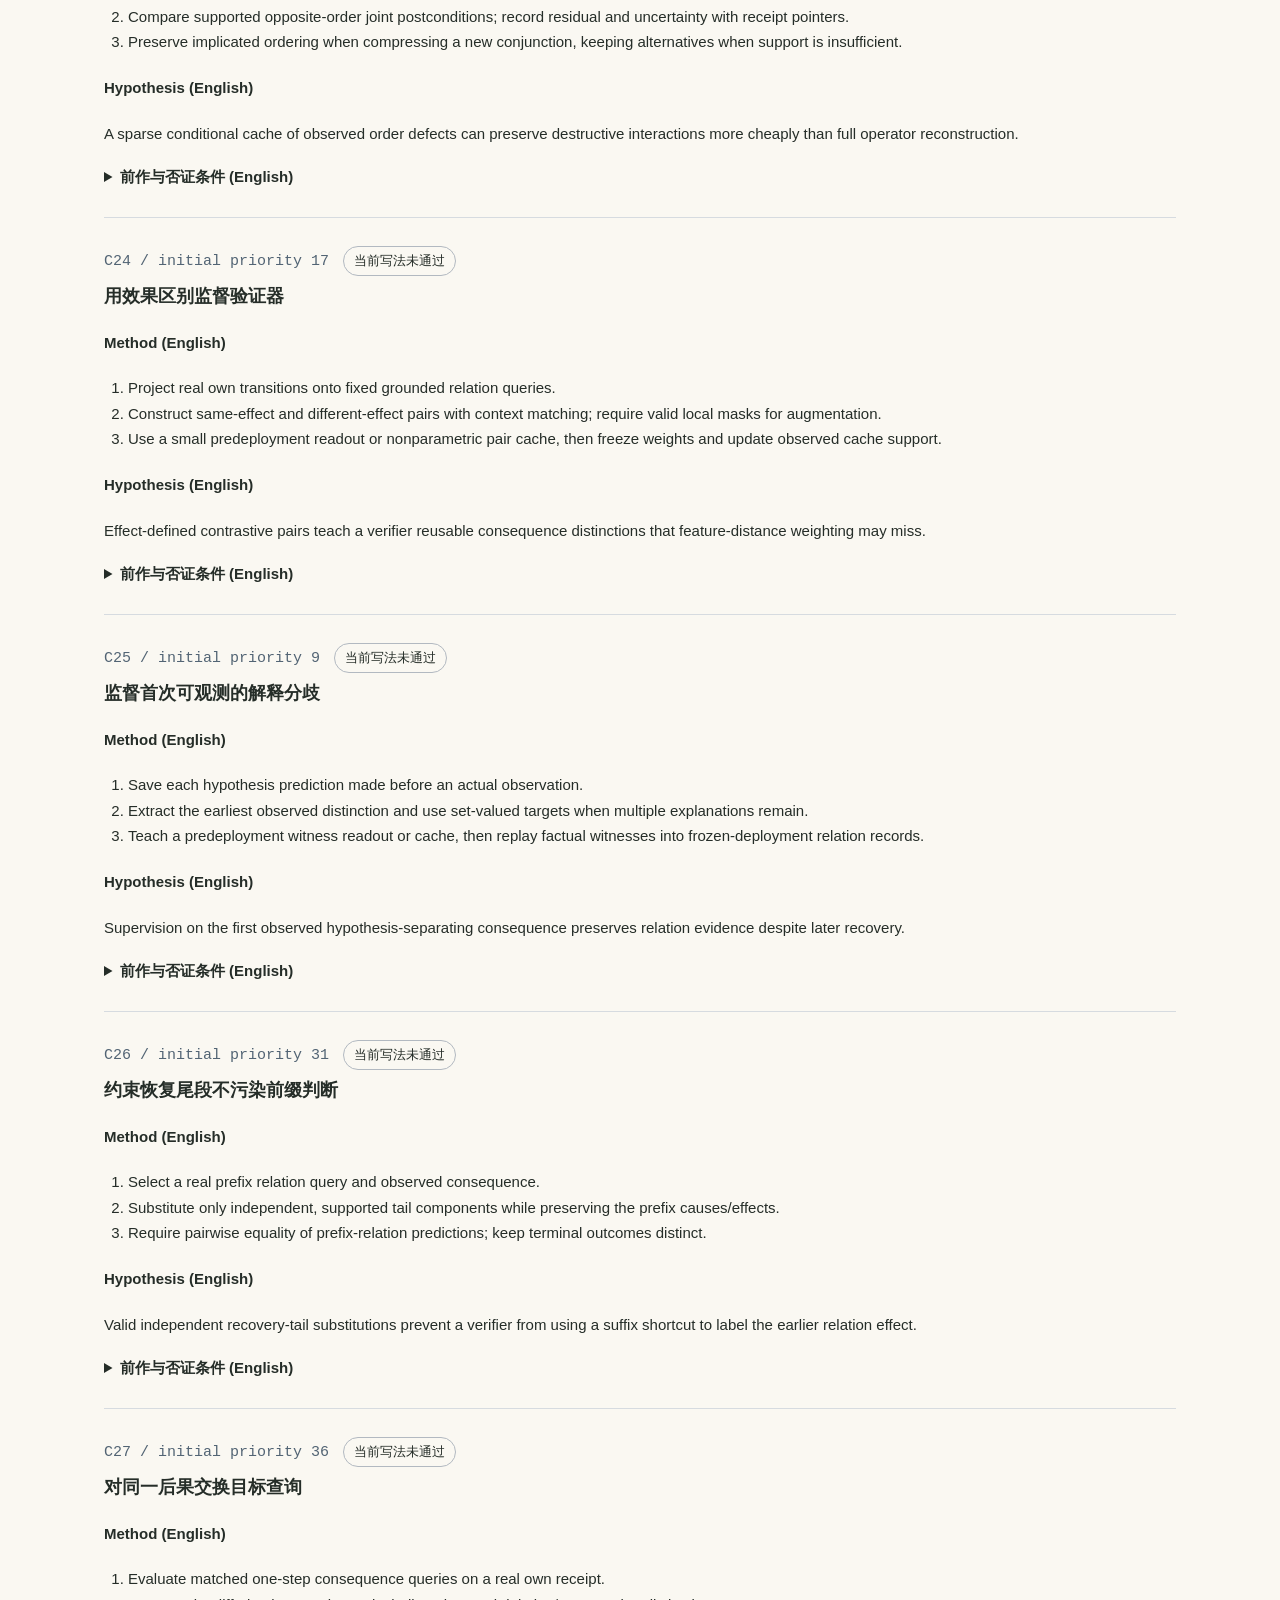
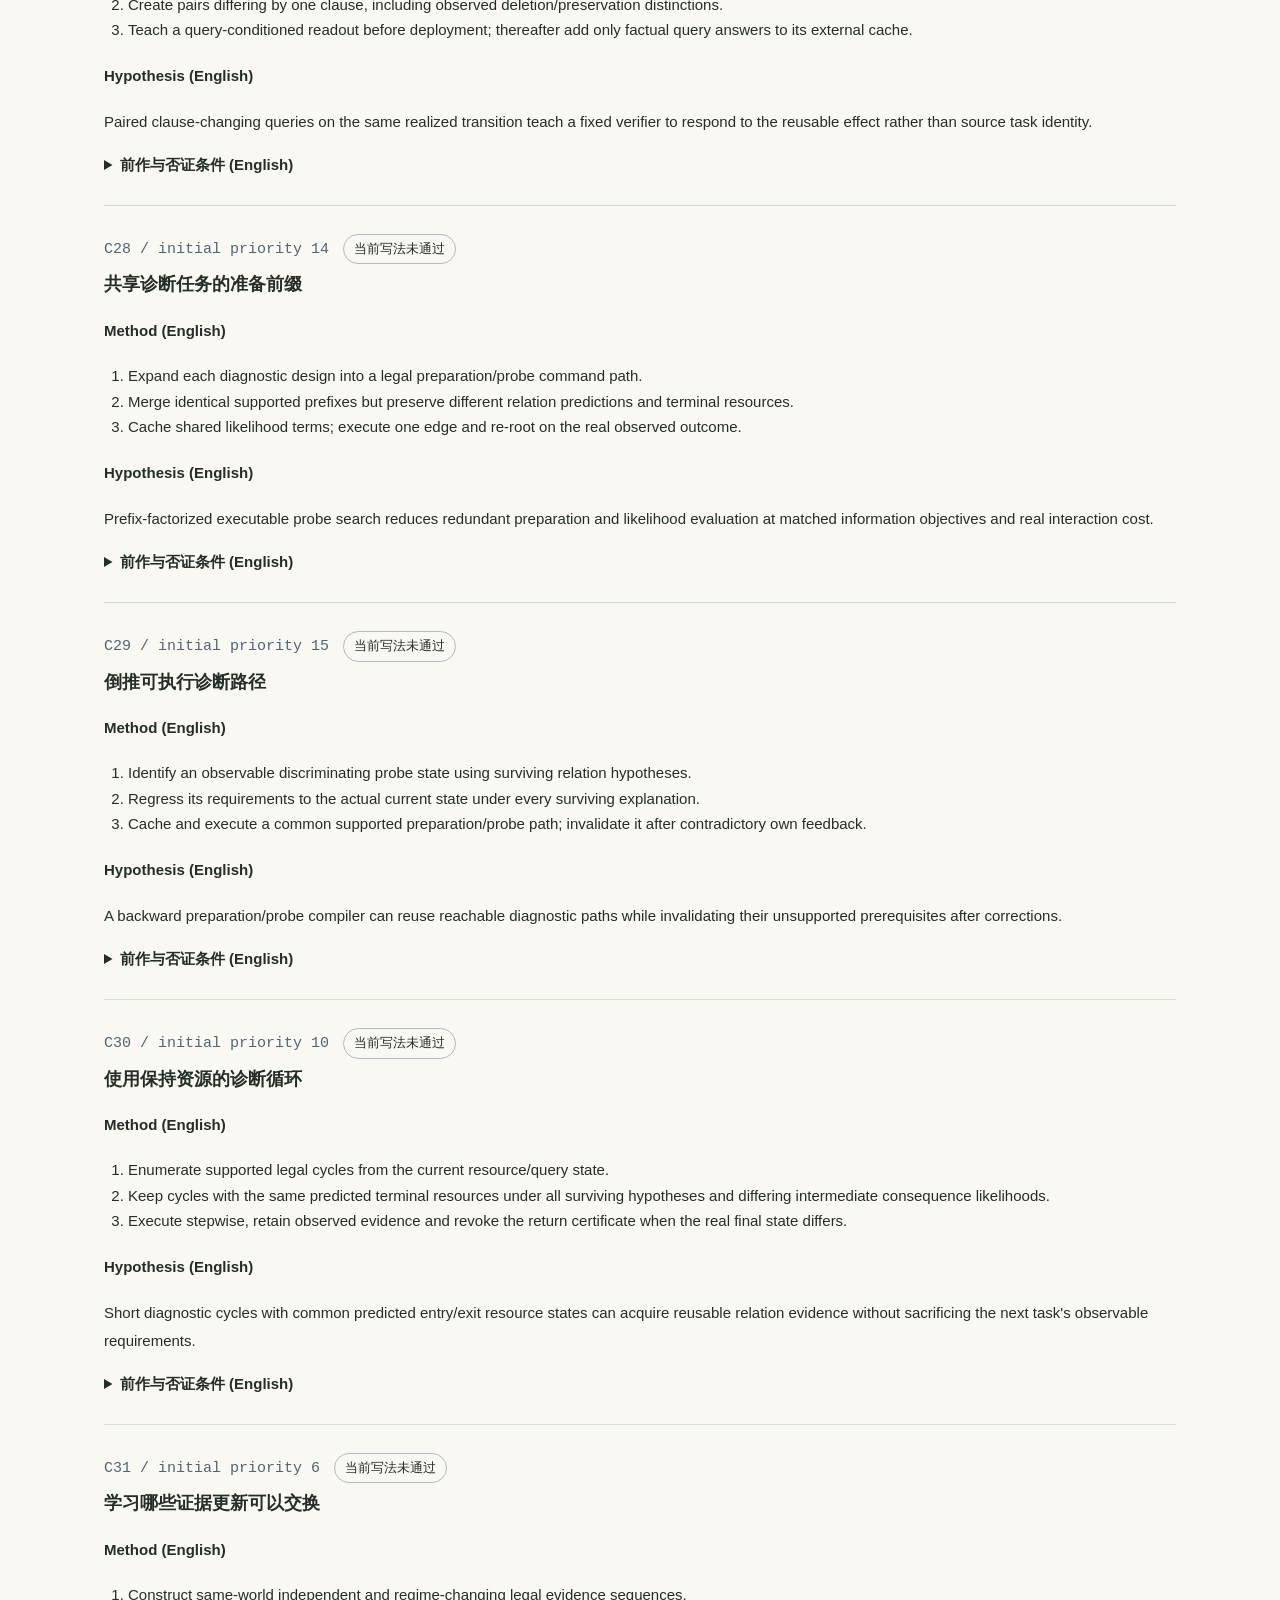
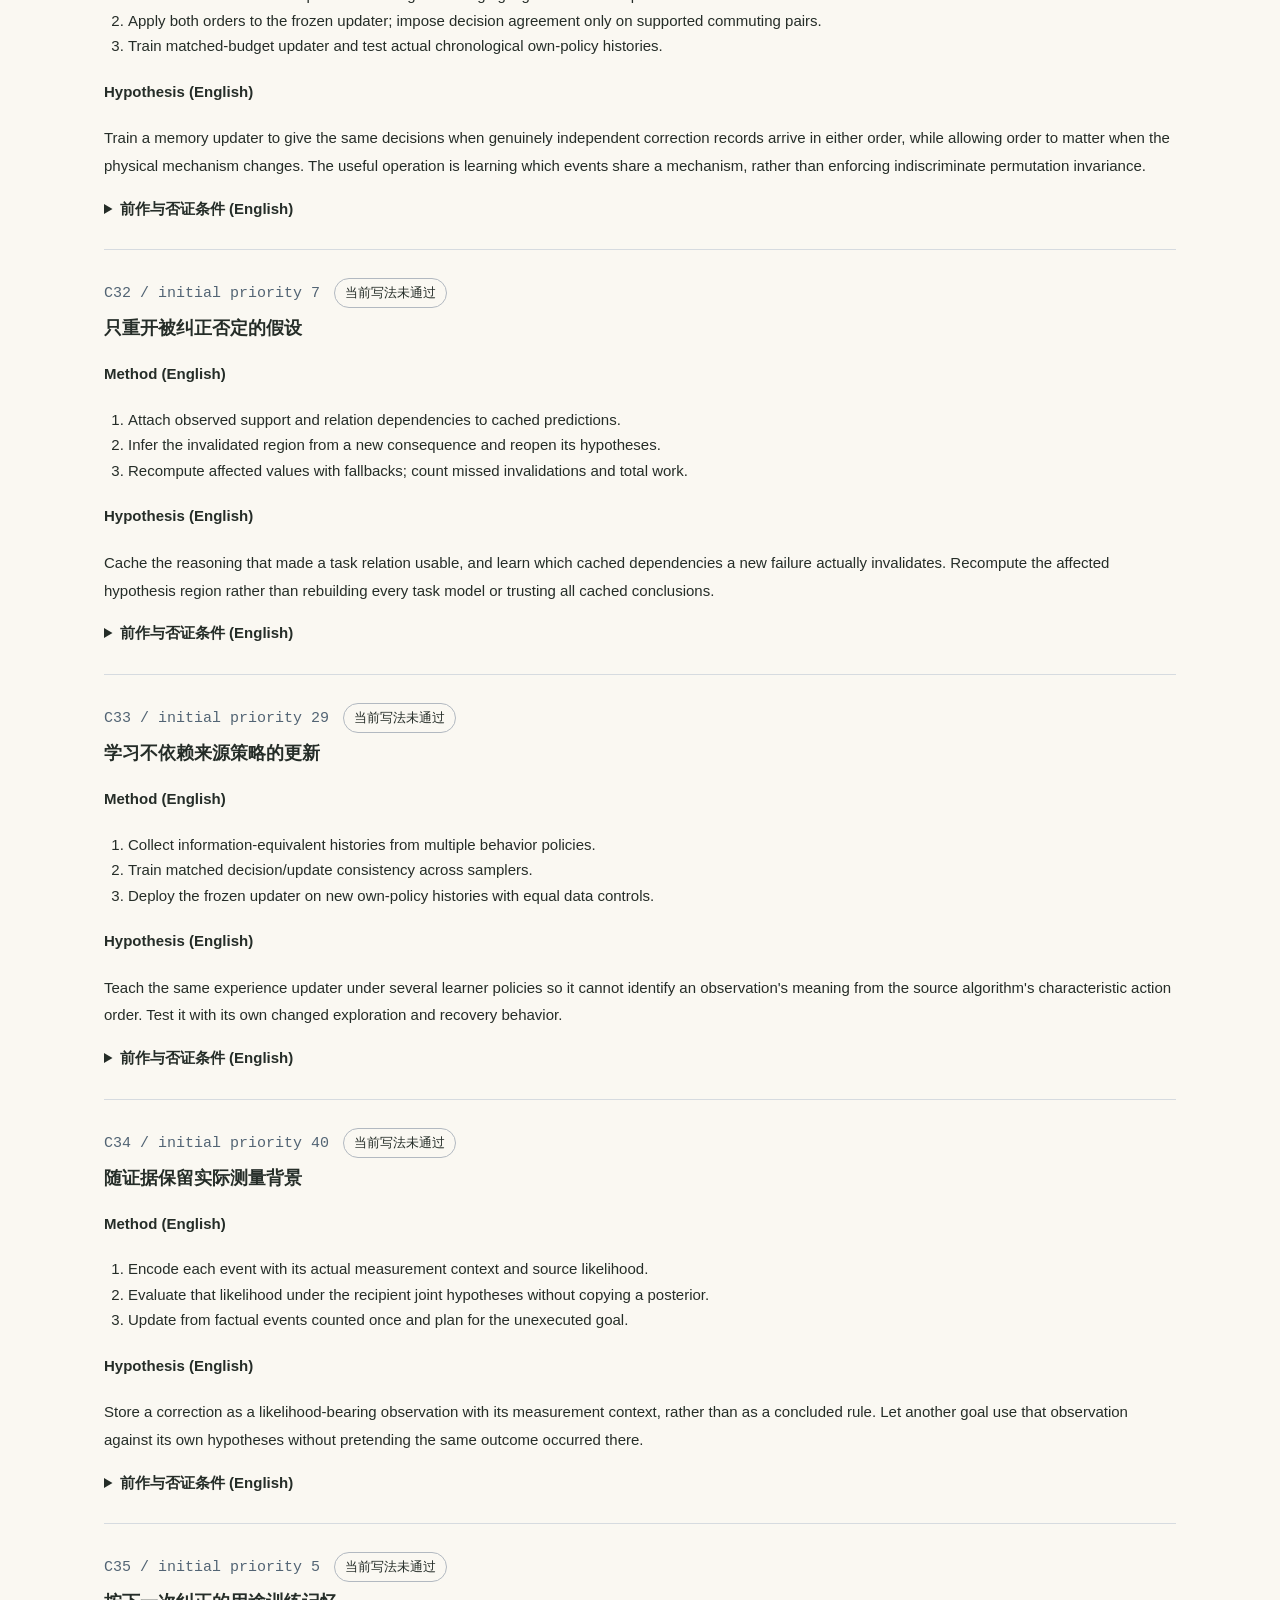
==== commit 19373e65: "[research/docs]: Clarify the correction-to-new-goal research story" ====
--- a/ideas.html
+++ b/ideas.html
@@ -1,2 +1,2 @@
 <!doctype html>
-<html lang="zh-CN"><head><meta charset="utf-8"><meta name="viewport" content="width=device-width,initial-scale=1"><meta name="description" content="Forty grounded algorithm candidates and direct-prior audits for robot in-context learning."><meta http-equiv="Content-Security-Policy" content="default-src 'self'; script-src 'self'; style-src 'self'; img-src 'self' data:; connect-src 'self'; object-src 'none'; base-uri 'self'; form-action 'none'"><title>awesome ICL — 40 research ideas</title><link rel="icon" href="assets/mark.svg"><link rel="stylesheet" href="styles.css"><link rel="stylesheet" href="ideas.css"><script src="ideas.js" defer></script></head><body><a class="skip-link" href="#main">Skip to content</a><header class="site-header"><a class="brand" href="index.html"><img src="assets/mark.svg" width="30" height="30" alt=""><strong>awesome <span>ICL</span></strong></a><nav><a href="research-plan.html" id="history-link" data-copy="history"></a><a href="#cards" data-copy="pool"></a></nav><div class="header-actions"><button id="language" type="button">EN</button></div></header><main id="main"><section class="ideas-hero"><span class="eyebrow">2026-10-13 / ARIS × IdeaScientist</span><h1 data-copy="title"></h1><p class="hero-subtitle" data-copy="intro"></p><div class="idea-metrics"><div><strong>40</strong><span data-copy="generated"></span></div><div><strong>3</strong><span data-copy="refine"></span></div><div><strong>0</strong><span data-copy="ready"></span></div></div><p class="case-limit" data-copy="boundary"></p></section><section class="section" id="latest-experiment"><h2 data-copy="b1Title"></h2><p data-copy="b1Scope"></p><p data-copy="b1Result"></p><p data-copy="b1Repetition"></p><figure class="experiment-figure"><img src="data/neutrality-20261014/neutrality.svg" alt="Completion and query command cost across repeated source failures for four frozen-policy controls" loading="lazy"></figure><p class="case-limit" data-copy="b1Boundary"></p><div class="hero-links"><a href="data/neutrality-20261014/REPORT.md" data-copy="b1Report"></a><a href="data/neutrality-20261014/results-main/result.json" data-copy="b1Data"></a><a href="data/neutrality-20261014/LITERATURE_CHECK.md" data-copy="b1Prior"></a></div></section><section class="section"><h2 data-copy="priorities"></h2><ol class="priority-list"><li><strong>C15</strong><span data-copy="p15"></span></li><li><strong>C21</strong><span data-copy="p21"></span></li><li><strong>C12</strong><span data-copy="p12"></span></li></ol><p data-copy="finding"></p><div class="hero-links"><a href="data/ideas-20261013/three-methods.md" data-copy="methods"></a><a href="data/ideas-20261013/report.md" data-copy="report"></a><a href="data/ideas-20261013/novelty.md" data-copy="novelty"></a><a href="data/ideas-20261013/experiment-plan.md" data-copy="plan"></a></div></section><section class="section" id="cards"><h2 data-copy="pool"></h2><p data-copy="english"></p><div class="idea-controls"><label for="search" data-copy="search"></label><input id="search" type="search"><label for="status" data-copy="filter"></label><select id="status"><option value="all">All 40</option><option value="revise">C15 / C21 / C12</option></select><label for="cluster" data-copy="cluster"></label><select id="cluster"><option value="all">All mechanisms</option></select></div><p id="count" aria-live="polite"></p><div id="candidate-cards"></div><p id="load-error" hidden></p></section><section class="section"><h2 data-copy="sources"></h2><p><a href="data/ideas-20261013/candidates.md">Complete candidate drafts</a> · <a href="data/ideas-20261013/scores.md">All 40 verdicts</a> · <a href="data/ideas-20261013/direct-priors.md">Direct-prior body audit</a> · <a href="data/ideas-20261013/memory-priors.md">Memory/inference audit</a> · <a href="data/ideas-20261013/formulation.md">Formal setting</a></p><p><a href="https://github.com/wanshuiyin/auto-claude-code-research-in-sleep" rel="noopener noreferrer">ARIS</a> · <a href="https://github.com/jiarui-liu/IdeaScientist" rel="noopener noreferrer">IdeaScientist</a> · <a href="https://arxiv.org/abs/2610.04074" rel="noopener noreferrer">IdeaScientist paper</a></p><p class="case-limit" data-copy="runtime"></p></section></main><footer><strong>awesome ICL</strong><p data-copy="footer"></p></footer></body></html>+<html lang="zh-CN"><head><meta charset="utf-8"><meta name="viewport" content="width=device-width,initial-scale=1"><meta name="description" content="Forty grounded algorithm candidates and direct-prior audits for robot in-context learning."><meta http-equiv="Content-Security-Policy" content="default-src 'self'; script-src 'self'; style-src 'self'; img-src 'self' data:; connect-src 'self'; object-src 'none'; base-uri 'self'; form-action 'none'"><title>awesome ICL — 40 research ideas</title><link rel="icon" href="assets/mark.svg"><link rel="stylesheet" href="styles.css"><link rel="stylesheet" href="ideas.css"><script src="ideas.js" defer></script></head><body><a class="skip-link" href="#main">Skip to content</a><header class="site-header"><a class="brand" href="index.html"><img src="assets/mark.svg" width="30" height="30" alt=""><strong>awesome <span>ICL</span></strong></a><nav><a href="research-plan.html" id="history-link" data-copy="history"></a><a href="#cards" data-copy="pool"></a></nav><div class="header-actions"><button id="language" type="button">EN</button></div></header><main id="main"><section class="ideas-hero"><span class="eyebrow">2026-10-13 / ARIS × IdeaScientist</span><h1 data-copy="title"></h1><p class="hero-subtitle" data-copy="intro"></p><div class="idea-metrics"><div><strong>40</strong><span data-copy="generated"></span></div><div><strong>3</strong><span data-copy="refine"></span></div><div><strong>0</strong><span data-copy="ready"></span></div></div><p class="case-limit" data-copy="boundary"></p></section><section class="section" id="latest-experiment"><h2 data-copy="b1Title"></h2><p data-copy="b1Scope"></p><p><a href="research-plan.html?lang=zh#research-story" id="story-link" data-copy="storyLink"></a></p><p data-copy="b1Result"></p><p data-copy="b1Repetition"></p><figure class="experiment-figure"><img src="data/neutrality-20261014/neutrality.svg" alt="Completion and query command cost across repeated source failures for four frozen-policy controls" loading="lazy"></figure><p class="case-limit" data-copy="b1Boundary"></p><div class="hero-links"><a href="data/neutrality-20261014/REPORT.md" data-copy="b1Report"></a><a href="data/neutrality-20261014/results-main/result.json" data-copy="b1Data"></a><a href="data/neutrality-20261014/LITERATURE_CHECK.md" data-copy="b1Prior"></a></div></section><section class="section"><h2 data-copy="priorities"></h2><ol class="priority-list"><li><strong>C15</strong><span data-copy="p15"></span></li><li><strong>C21</strong><span data-copy="p21"></span></li><li><strong>C12</strong><span data-copy="p12"></span></li></ol><p data-copy="finding"></p><div class="hero-links"><a href="data/ideas-20261013/three-methods.md" data-copy="methods"></a><a href="data/ideas-20261013/report.md" data-copy="report"></a><a href="data/ideas-20261013/novelty.md" data-copy="novelty"></a><a href="data/ideas-20261013/experiment-plan.md" data-copy="plan"></a></div></section><section class="section" id="cards"><h2 data-copy="pool"></h2><p data-copy="english"></p><div class="idea-controls"><label for="search" data-copy="search"></label><input id="search" type="search"><label for="status" data-copy="filter"></label><select id="status"><option value="all">All 40</option><option value="revise">C15 / C21 / C12</option></select><label for="cluster" data-copy="cluster"></label><select id="cluster"><option value="all">All mechanisms</option></select></div><p id="count" aria-live="polite"></p><div id="candidate-cards"></div><p id="load-error" hidden></p></section><section class="section"><h2 data-copy="sources"></h2><p><a href="data/ideas-20261013/candidates.md">Complete candidate drafts</a> · <a href="data/ideas-20261013/scores.md">All 40 verdicts</a> · <a href="data/ideas-20261013/direct-priors.md">Direct-prior body audit</a> · <a href="data/ideas-20261013/memory-priors.md">Memory/inference audit</a> · <a href="data/ideas-20261013/formulation.md">Formal setting</a></p><p><a href="https://github.com/wanshuiyin/auto-claude-code-research-in-sleep" rel="noopener noreferrer">ARIS</a> · <a href="https://github.com/jiarui-liu/IdeaScientist" rel="noopener noreferrer">IdeaScientist</a> · <a href="https://arxiv.org/abs/2610.04074" rel="noopener noreferrer">IdeaScientist paper</a></p><p class="case-limit" data-copy="runtime"></p></section></main><footer><strong>awesome ICL</strong><p data-copy="footer"></p></footer></body></html>
